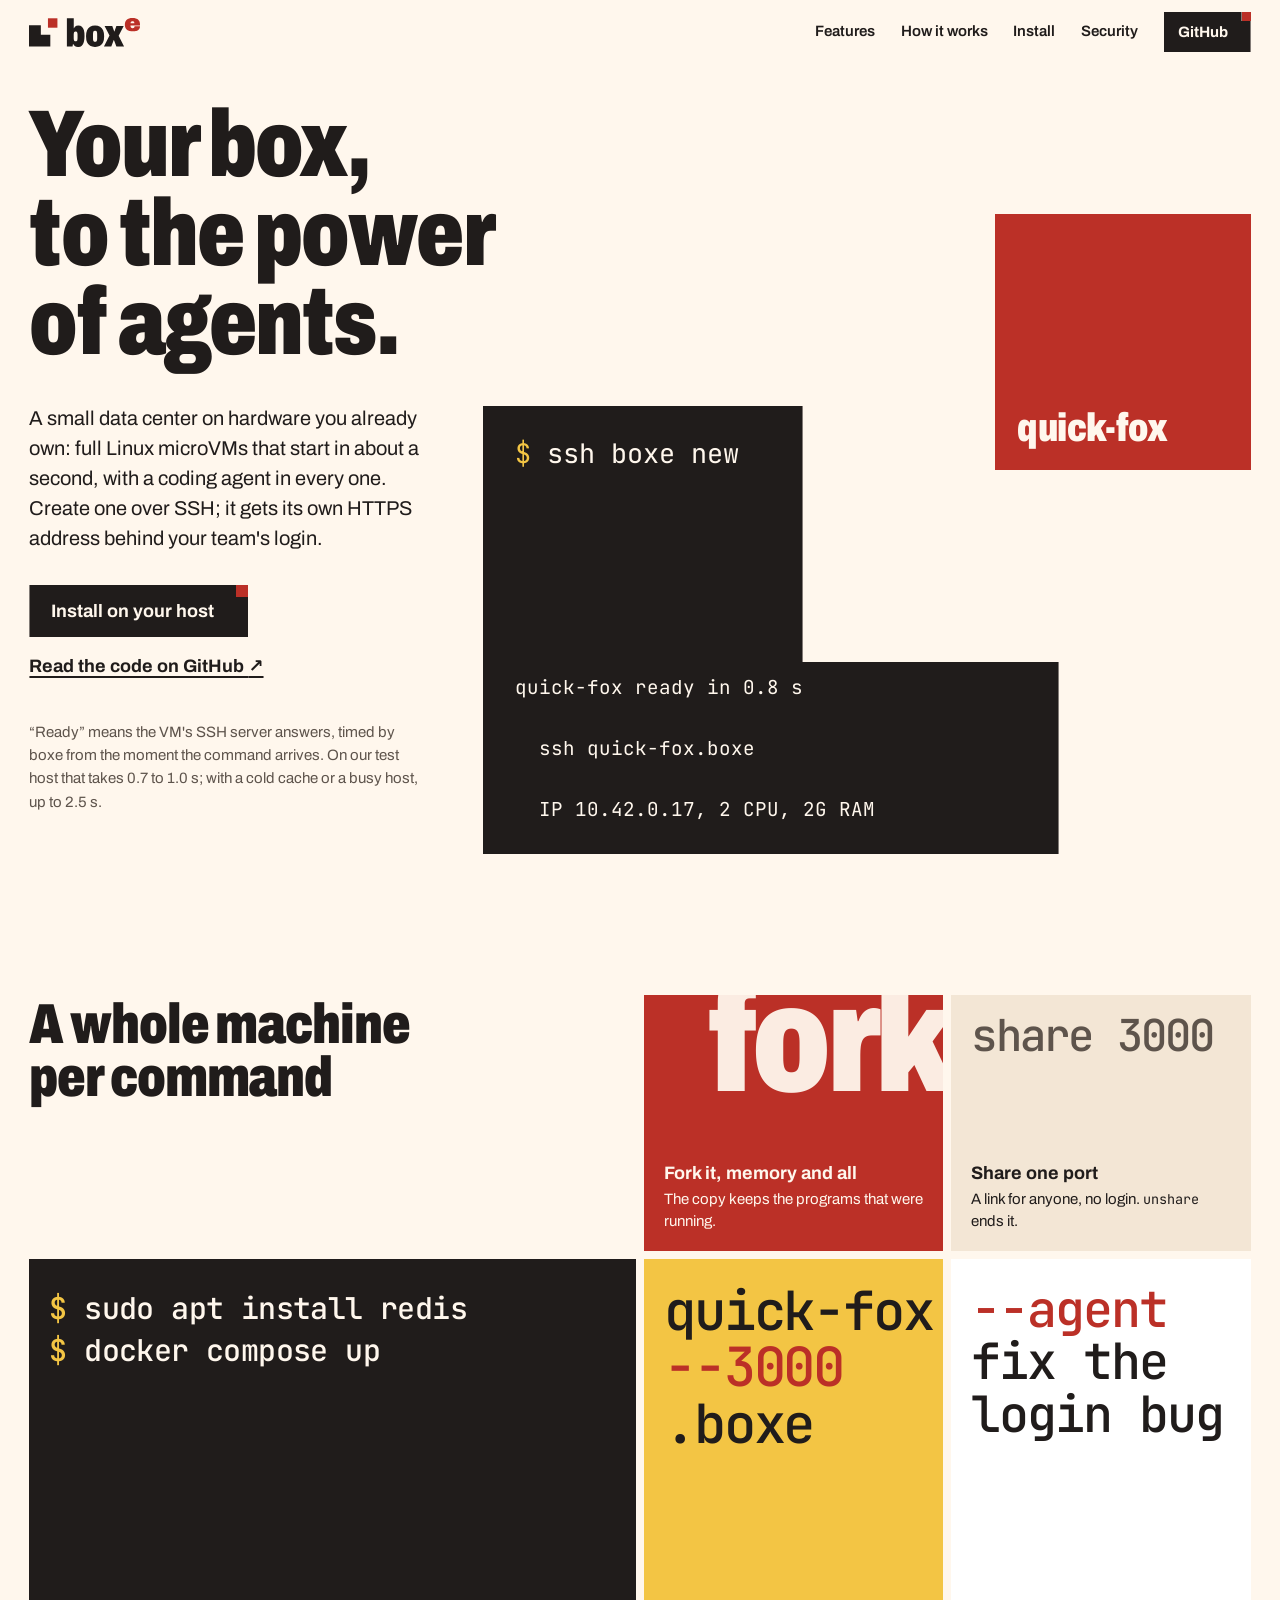
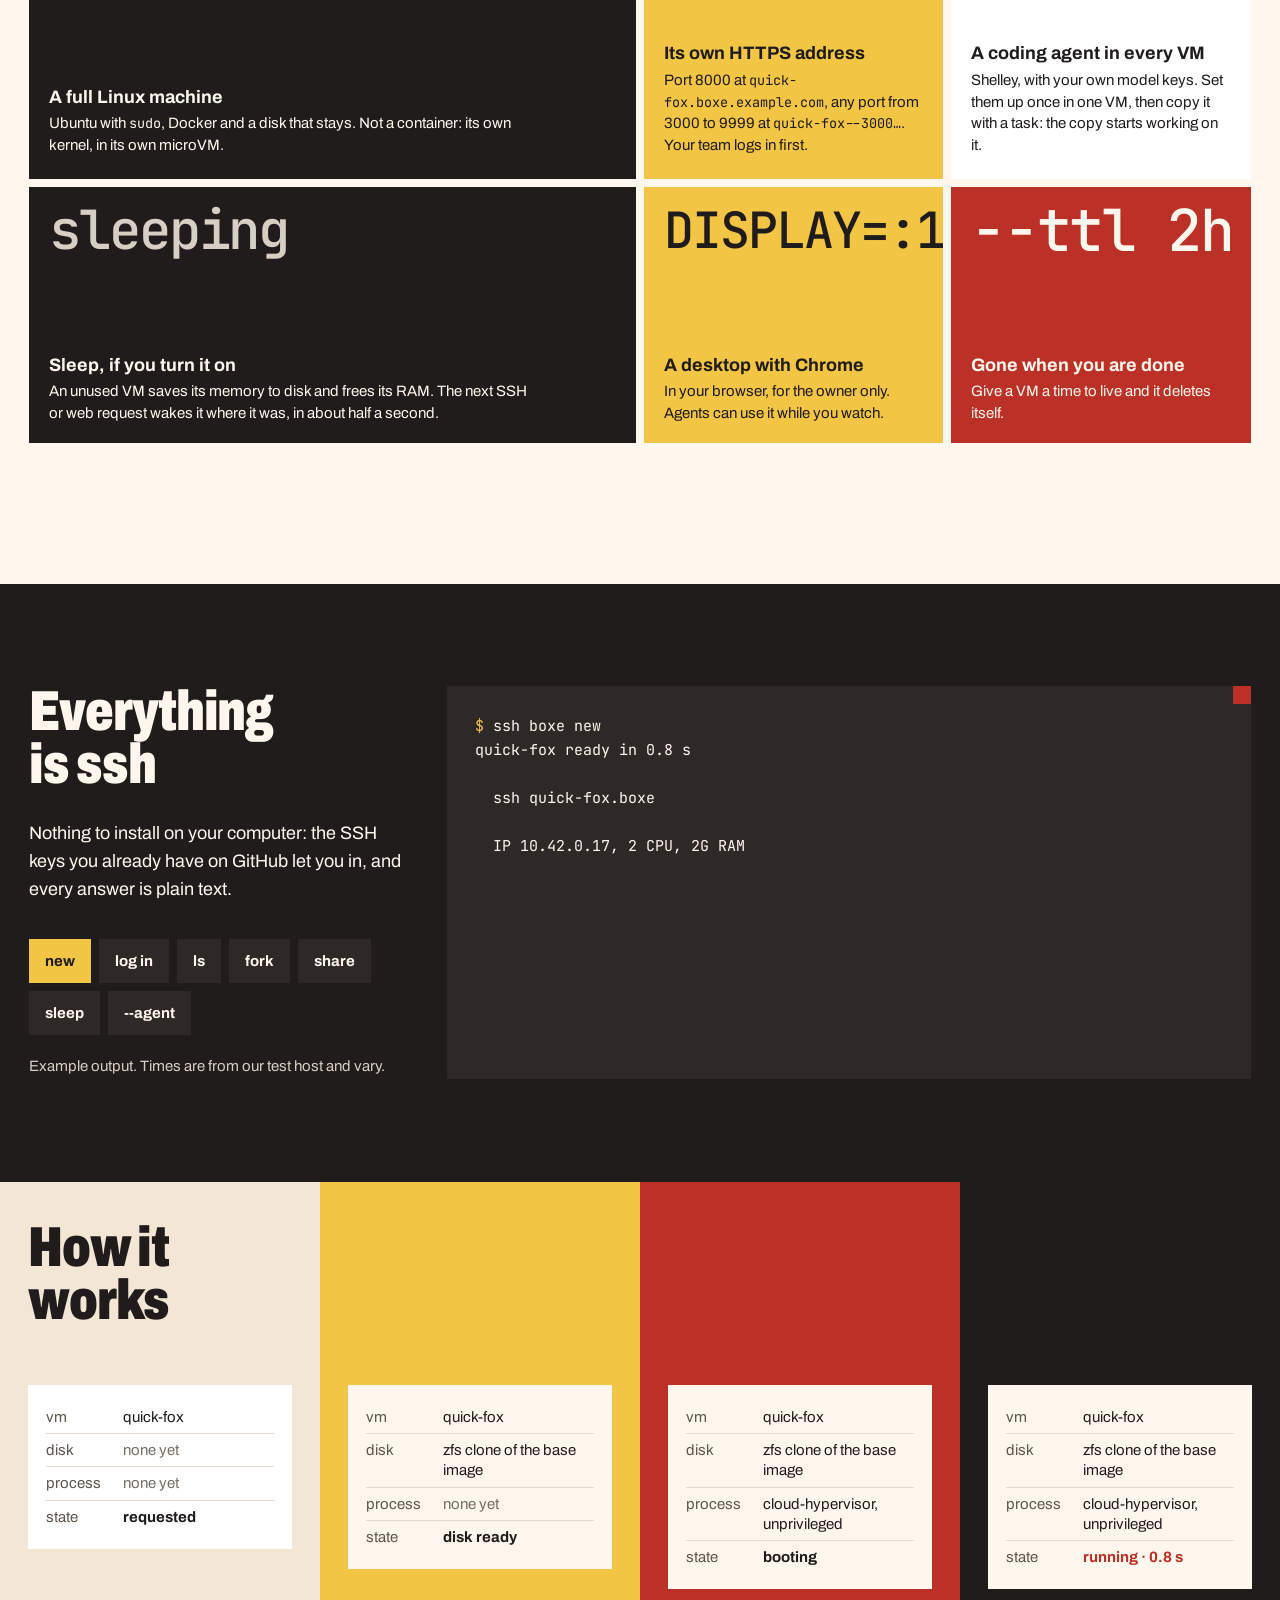
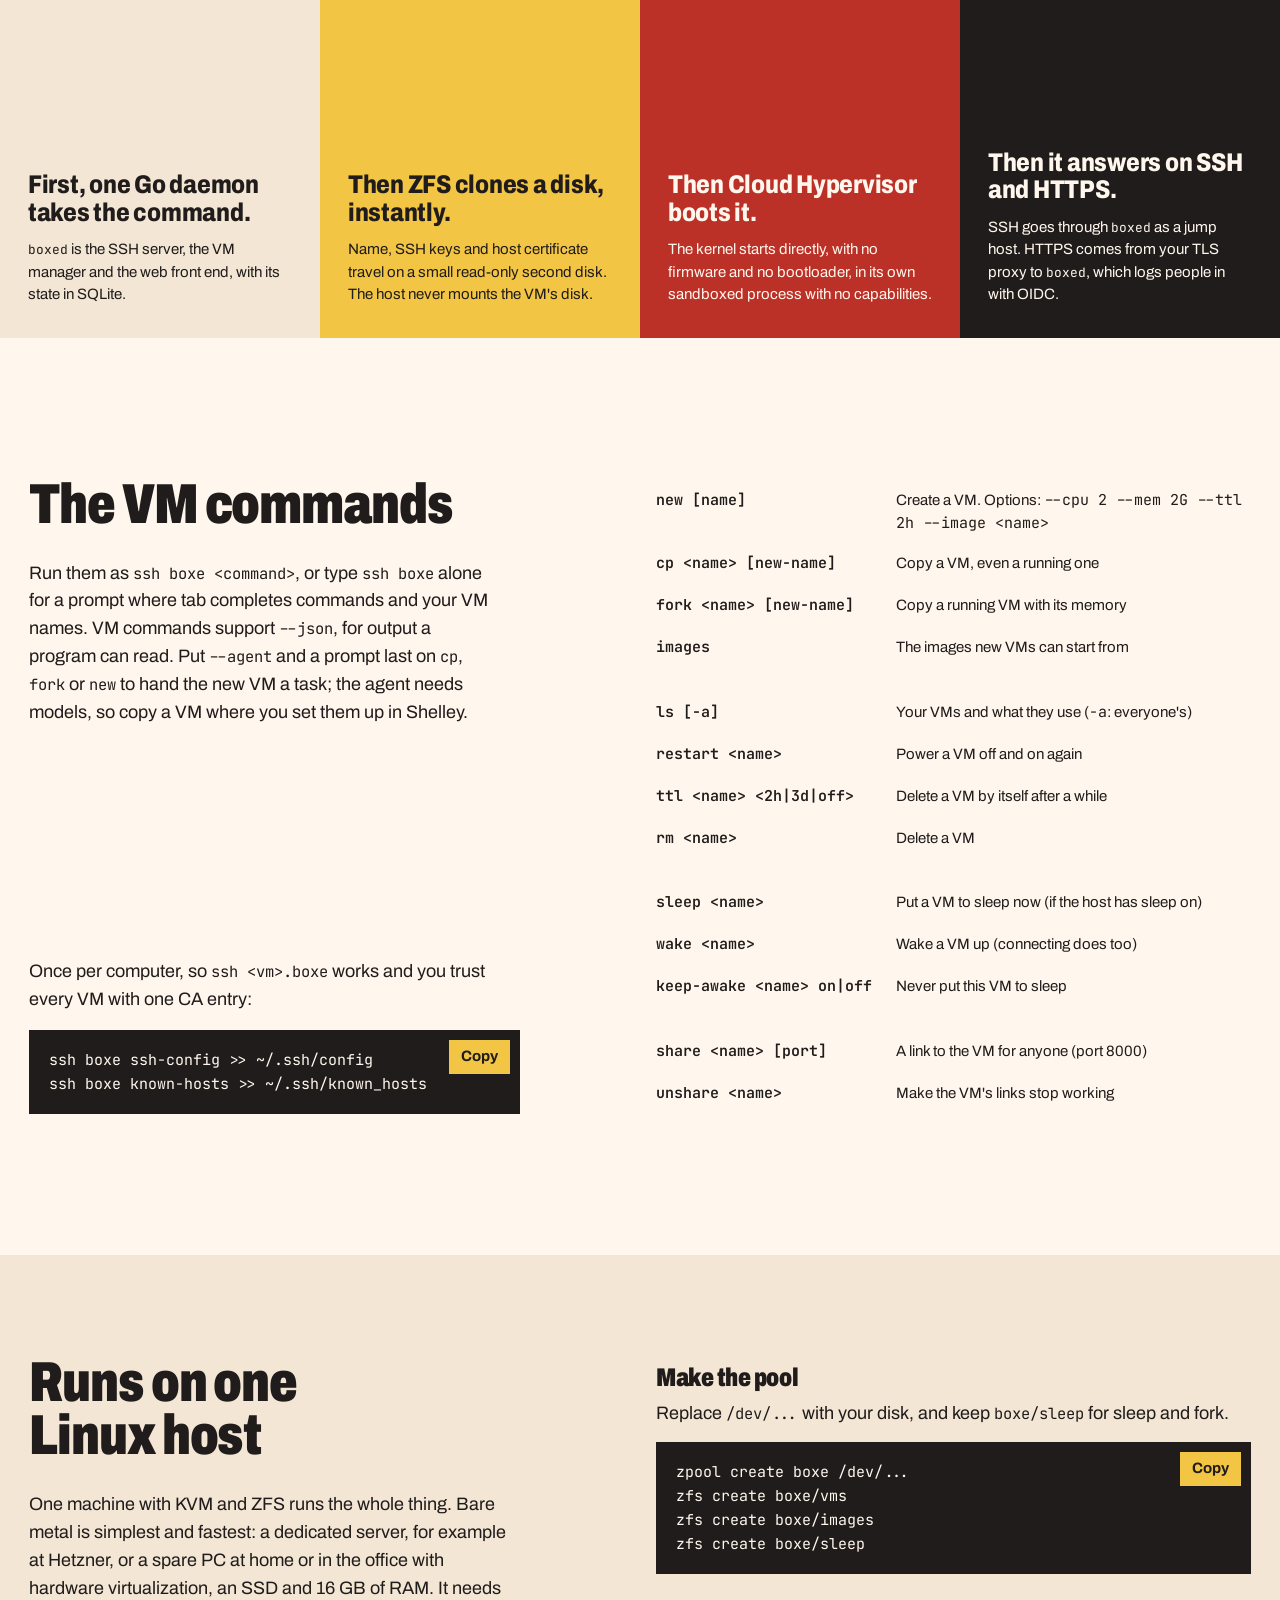
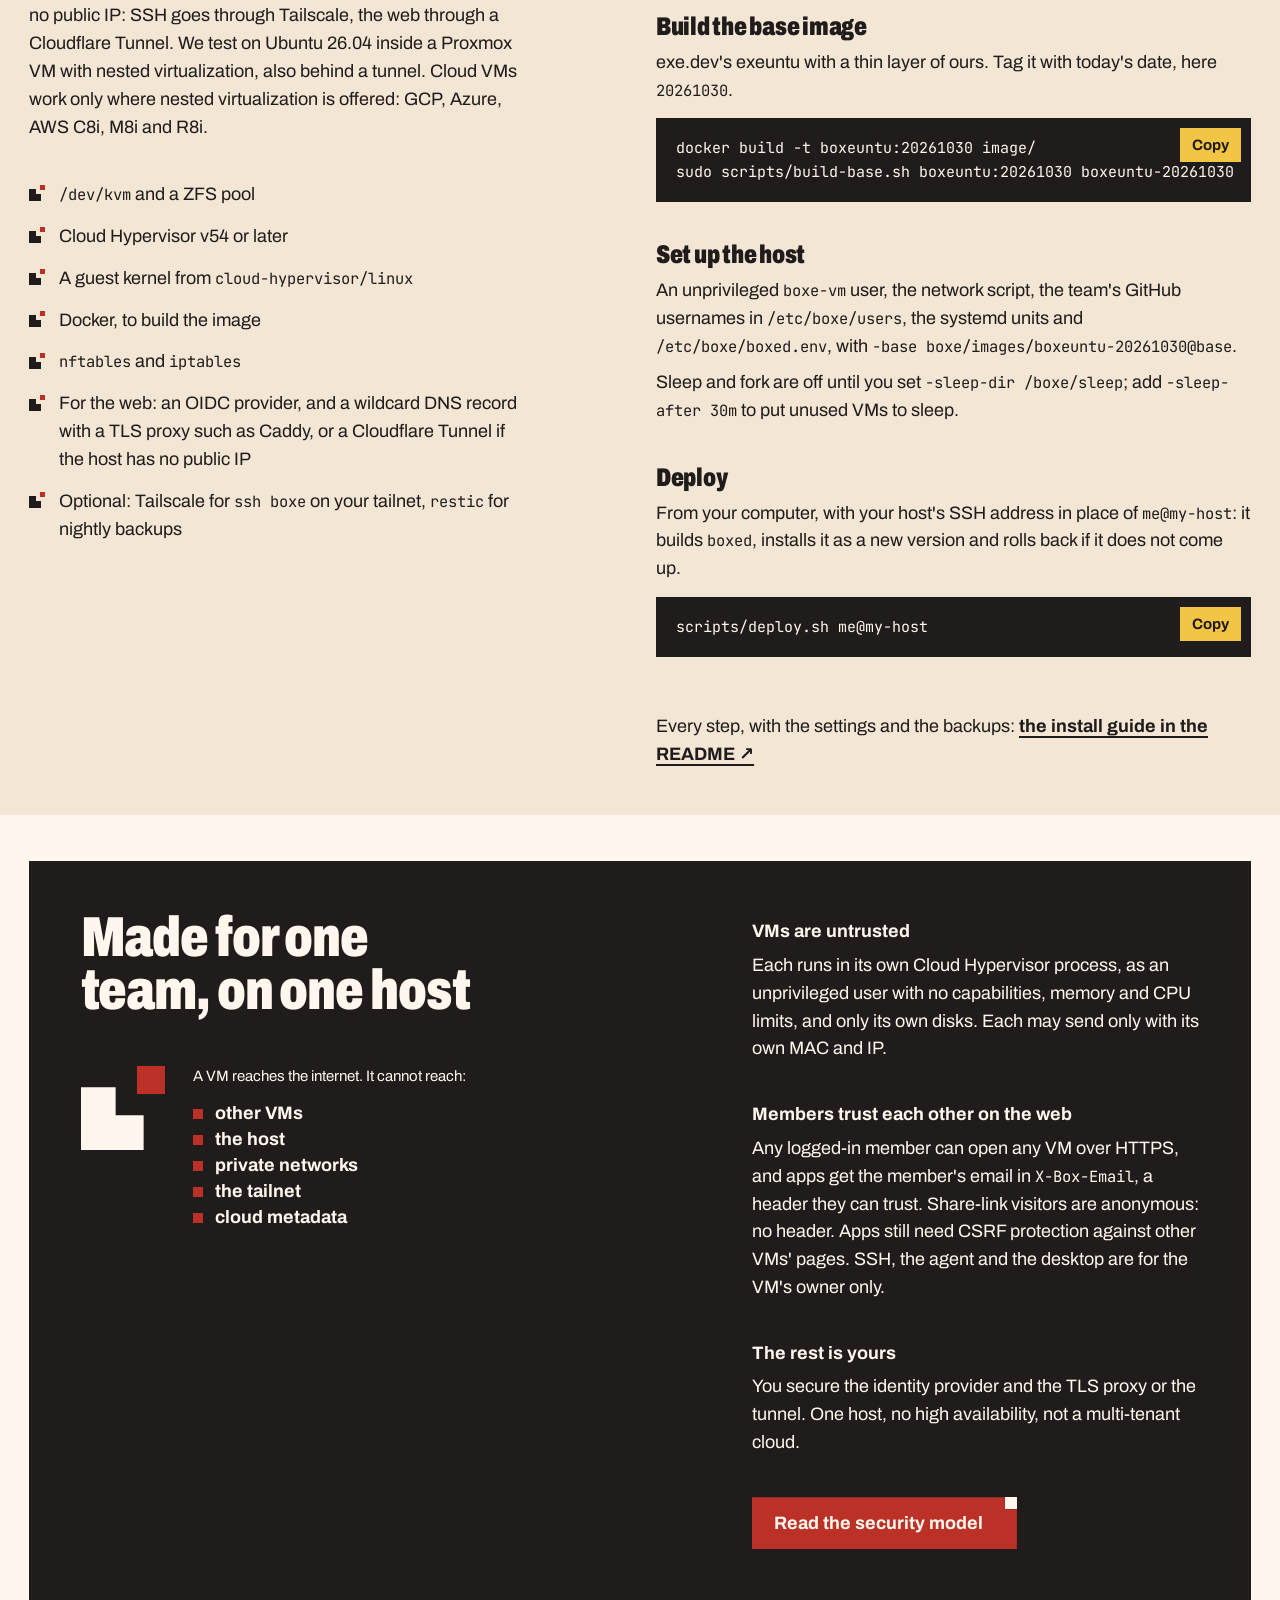
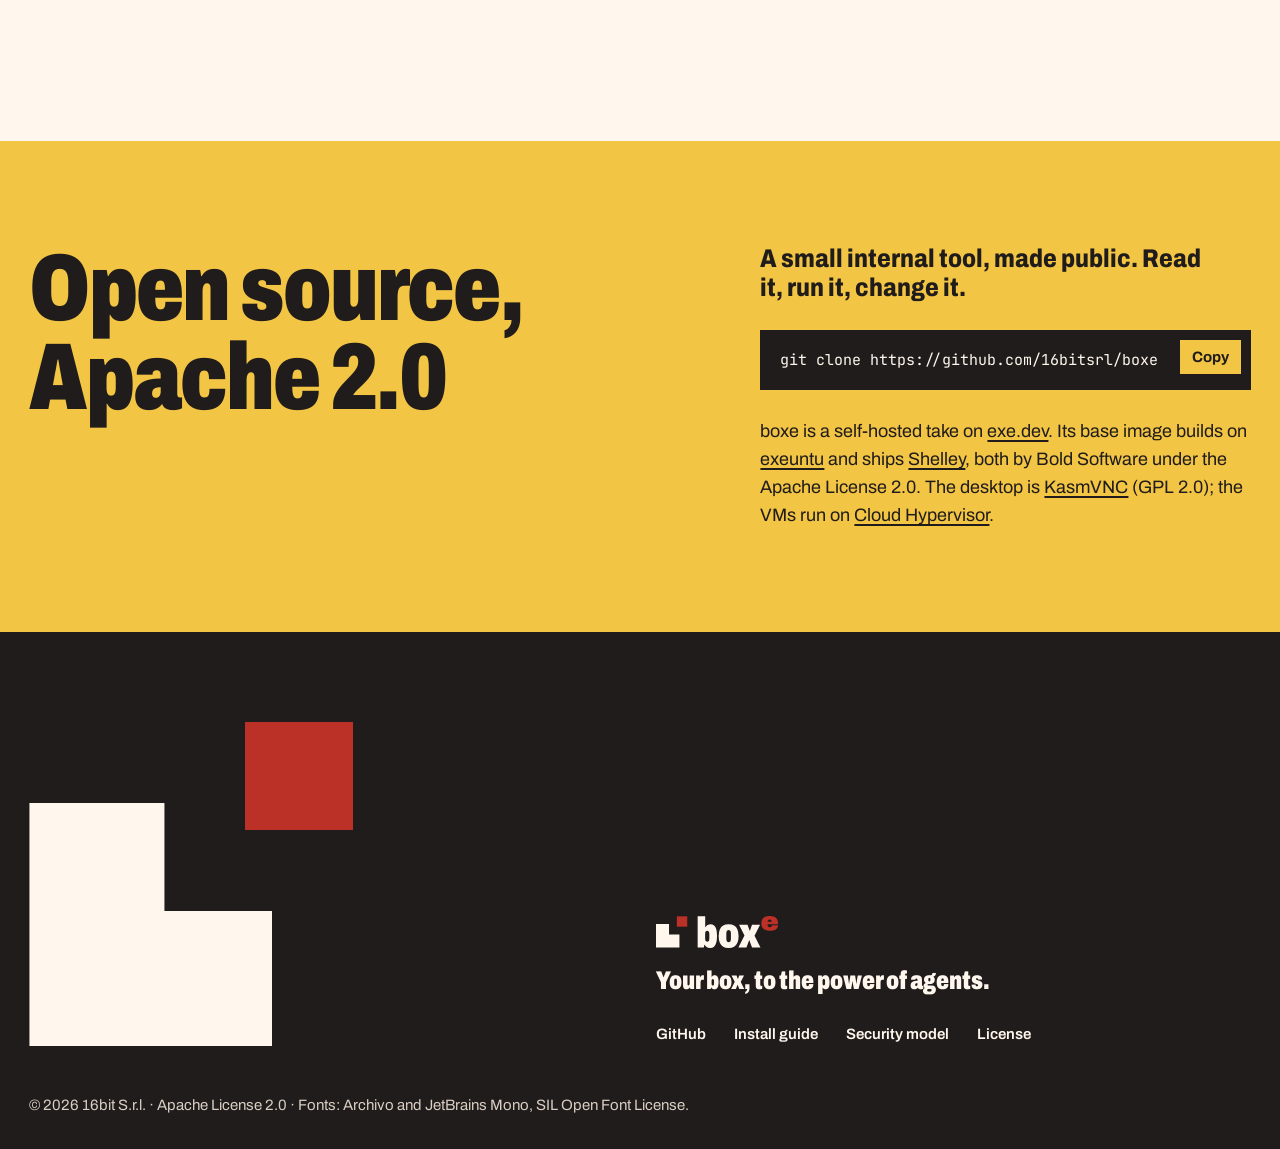
==== site/index.html @ 166487eb "site, README: new headline, Your box, to the power of agents" ====
<!doctype html>
<html lang="en">
<head>
<meta charset="utf-8">
<meta name="viewport" content="width=device-width, initial-scale=1">
<title>boxe · Linux microVMs in a second, on your own host</title>
<meta name="description" content="boxe is open source: tiny Linux microVMs that start in about a second on a host you own, created over SSH, each with its own HTTPS address behind your team's login.">
<meta name="theme-color" content="#FFF7ED">
<link rel="canonical" href="https://boxe.dev/">
<link rel="icon" href="assets/favicon.svg" type="image/svg+xml">
<link rel="icon" href="assets/favicon-32.png" sizes="32x32" type="image/png">
<link rel="apple-touch-icon" href="assets/apple-touch-icon.png">
<meta property="og:type" content="website">
<meta property="og:site_name" content="boxe">
<meta property="og:url" content="https://boxe.dev/">
<meta property="og:title" content="boxe · Your box, to the power of agents.">
<meta property="og:description" content="A small data center on hardware you already own: full Linux microVMs in about a second, with a coding agent in every one.">
<meta property="og:image" content="https://boxe.dev/assets/og.png">
<meta property="og:image:width" content="1200">
<meta property="og:image:height" content="630">
<meta property="og:image:alt" content="The boxe logo and the line: Your box, to the power of agents.">
<meta name="twitter:card" content="summary_large_image">
<meta name="twitter:image" content="https://boxe.dev/assets/og.png">
<link rel="preload" href="fonts/archivo.woff2" as="font" type="font/woff2" crossorigin>
<link rel="stylesheet" href="style.css">
<script>document.documentElement.classList.add('js')</script>
<script defer src="https://stats.16bit.cloud/s.js" data-website-id="fd7c2f4d-8b21-426e-b644-4b60be57bcae" data-domains="boxe.dev"></script>
</head>
<body>
<a class="skip" href="#main">Skip to content</a>

<header class="bar">
  <a class="bar-logo" href="#top" aria-label="boxe, back to the top"><img src="assets/logo.svg" alt="boxe" width="110" height="29"></a>
  <nav aria-label="Main">
    <a href="#features">Features</a>
    <a href="#how">How it works</a>
    <a href="#install">Install</a>
    <a href="#security">Security</a>
    <a class="btn btn-small" href="https://github.com/16bitsrl/boxe">GitHub</a>
  </nav>
</header>

<main id="main">

<section class="hero" id="top" aria-labelledby="hero-title">
  <div class="hero-text">
    <h1 id="hero-title"><span>Your box,</span> <span>to the power</span> <span>of agents.</span></h1>
    <p class="hero-lede">A small data center on hardware you already own: full Linux microVMs that start in about a second, with a coding agent in every one. Create one over SSH; it gets its own HTTPS address behind your team's login.</p>
    <div class="hero-actions">
      <a class="btn" href="#install">Install on your host</a>
      <a class="link" href="https://github.com/16bitsrl/boxe">Read the code on GitHub <span aria-hidden="true">↗</span></a>
    </div>
    <p class="hero-note">“Ready” means the VM's SSH server answers, timed by boxe from the moment the command arrives. On our test host that takes 0.7 to 1.0&nbsp;s; with a cold cache or a busy host, up to 2.5&nbsp;s.</p>
  </div>

  <figure class="motif" aria-label="A terminal: ssh boxe new answers quick-fox ready in 0.8 seconds">
    <div class="motif-host" data-ui>
<pre class="motif-term"><code><span class="t-line t1"><span class="p">$</span> ssh boxe new</span><span class="t-line t2">quick-fox ready in 0.8 s</span><span class="t-line t2">&nbsp;</span><span class="t-line t2">  ssh quick-fox.boxe</span><span class="t-line t2">&nbsp;</span><span class="t-line t2">  IP 10.42.0.17, 2 CPU, 2G RAM</span></code></pre>
    </div>
    <div class="motif-vm" aria-hidden="true"><span>quick-fox</span></div>
  </figure>
</section>

<section class="features" id="features" aria-labelledby="features-title">
  <div class="board">
    <div class="tile t-head"><h2 id="features-title">A whole machine per command</h2></div>

    <article class="tile t-fork c-red">
      <code class="frag" data-ui aria-hidden="true">fork</code>
      <div class="cap"><h3>Fork it, memory and all</h3><p>The copy keeps the programs that were running.</p></div>
    </article>

    <article class="tile t-share c-step">
      <code class="frag" data-ui aria-hidden="true">share 3000</code>
      <div class="cap"><h3>Share one port</h3><p>A link for anyone, no login. <code>unshare</code> ends it.</p></div>
    </article>

    <article class="tile t-linux c-ink">
      <code class="frag frag-lines" data-ui aria-hidden="true"><span><b>$</b> sudo apt install redis</span><span><b>$</b> docker compose up</span></code>
      <div class="cap"><h3>A full Linux machine</h3><p>Ubuntu with <code>sudo</code>, Docker and a disk that stays. Not a container: its own kernel, in its own microVM.</p></div>
    </article>

    <article class="tile t-https c-yellow">
      <code class="frag frag-url" data-ui aria-hidden="true"><span>quick-fox</span><span>--3000</span><span>.boxe</span></code>
      <div class="cap"><h3>Its own HTTPS address</h3><p>Port 8000 at <code>quick-fox.boxe.example.com</code>, any port from 3000 to 9999 at <code>quick-fox--3000…</code>. Your team logs in first.</p></div>
    </article>

    <article class="tile t-agent c-white">
      <code class="frag frag-agent" data-ui aria-hidden="true"><span>--agent</span><span>fix the</span><span>login bug</span></code>
      <div class="cap"><h3>A coding agent in every VM</h3><p>Shelley, with your own model keys. Set them up once in one VM, then copy it with a task: the copy starts working on it.</p></div>
    </article>

    <article class="tile t-sleep c-ink">
      <code class="frag" data-ui aria-hidden="true">sleeping</code>
      <div class="cap"><h3>Sleep, if you turn it on</h3><p>An unused VM saves its memory to disk and frees its RAM. The next SSH or web request wakes it where it was, in about half a second.</p></div>
    </article>

    <article class="tile t-desktop c-yellow">
      <code class="frag" data-ui aria-hidden="true">DISPLAY=:1</code>
      <div class="cap"><h3>A desktop with Chrome</h3><p>In your browser, for the owner only. Agents can use it while you watch.</p></div>
    </article>

    <article class="tile t-ttl c-red">
      <code class="frag" data-ui aria-hidden="true">--ttl 2h</code>
      <div class="cap"><h3>Gone when you are done</h3><p>Give a VM a time to live and it deletes itself.</p></div>
    </article>
  </div>
</section>

<section class="demo" id="demo" aria-labelledby="demo-title">
  <div class="demo-text">
    <h2 id="demo-title">Everything is ssh</h2>
    <p>Nothing to install on your computer: the SSH keys you already have on GitHub let you in, and every answer is plain text.</p>
    <div class="demo-tabs" role="tablist" aria-label="Commands">
      <button type="button" role="tab" id="tab-new" aria-controls="out-new" aria-selected="true">new</button>
      <button type="button" role="tab" id="tab-in" aria-controls="out-in" aria-selected="false" tabindex="-1">log in</button>
      <button type="button" role="tab" id="tab-ls" aria-controls="out-ls" aria-selected="false" tabindex="-1">ls</button>
      <button type="button" role="tab" id="tab-fork" aria-controls="out-fork" aria-selected="false" tabindex="-1">fork</button>
      <button type="button" role="tab" id="tab-share" aria-controls="out-share" aria-selected="false" tabindex="-1">share</button>
      <button type="button" role="tab" id="tab-sleep" aria-controls="out-sleep" aria-selected="false" tabindex="-1">sleep</button>
      <button type="button" role="tab" id="tab-agent" aria-controls="out-agent" aria-selected="false" tabindex="-1">--agent</button>
    </div>
    <p class="demo-note">Example output. Times are from our test host and vary.</p>
  </div>

  <div class="term" data-ui>
    <div class="term-outs">
<pre class="out on" id="out-new" role="tabpanel" aria-labelledby="tab-new" tabindex="0"><code><span class="p">$</span> ssh boxe new
quick-fox ready in 0.8 s

  ssh quick-fox.boxe

  IP 10.42.0.17, 2 CPU, 2G RAM</code></pre>
<pre class="out" id="out-in" role="tabpanel" aria-labelledby="tab-in" tabindex="0"><code><span class="p">$</span> ssh quick-fox.boxe

You are on quick-fox. The disk is persistent. You have 'sudo'.

Port 8000 is at https://quick-fox.boxe.example.com (team login),
ports 3000-9999 at https://quick-fox--&lt;port&gt;.boxe.example.com.
Shelley, the agent, is at https://quick-fox--agent.boxe.example.com (yours only),
a desktop with a browser at https://quick-fox--desktop.boxe.example.com (DISPLAY=:1).
Docker works: docker run --rm alpine echo hello
Manage your VMs from your computer: ssh boxe help

<span class="p">exedev@quick-fox:~$</span></code></pre>
<pre class="out" id="out-ls" role="tabpanel" aria-labelledby="tab-ls" tabindex="0"><code><span class="p">$</span> ssh boxe ls
NAME        IP          CPU  RAM  STATE     CPU%  RAM USED  DISK USED  OWNER  CREATED           EXPIRES   IMAGE
quick-fox   10.42.0.17  2    2G   running   4%    618M      1.4G       ada    2026-10-30 09:12  -         boxeuntu-20261029
calm-otter  10.42.0.9   2    4G   sleeping  -     -         3.2G       ada    2026-10-29 17:40  in 5h12m  laravel-20261029</code></pre>
<pre class="out" id="out-fork" role="tabpanel" aria-labelledby="tab-fork" tabindex="0"><code><span class="p">$</span> ssh boxe fork quick-fox quick-fox-2
quick-fox-2 ready in 1.1 s

  ssh quick-fox-2.boxe

  IP 10.42.0.18, 2 CPU, 2G RAM

<span class="c"># Same memory, same running programs. New name, keys, MAC and IP.</span></code></pre>
<pre class="out" id="out-share" role="tabpanel" aria-labelledby="tab-share" tabindex="0"><code><span class="p">$</span> ssh boxe share quick-fox 3000
Anyone with this link sees port 3000 of quick-fox, without logging in (ssh boxe unshare quick-fox to stop it):

  https://quick-fox--3000.boxe.example.com/__boxe/share/kZ3vQ8rT1mXwP0aLcY7nBg</code></pre>
<pre class="out" id="out-sleep" role="tabpanel" aria-labelledby="tab-sleep" tabindex="0"><code><span class="p">$</span> ssh boxe sleep quick-fox
quick-fox is asleep: it wakes up when you connect to it

<span class="p">$</span> ssh quick-fox.boxe
<span class="c"># About half a second later you are back where you left it.</span></code></pre>
<pre class="out" id="out-agent" role="tabpanel" aria-labelledby="tab-agent" tabindex="0"><code><span class="c"># base: a VM where you set up Shelley's models once</span>
<span class="p">$</span> ssh boxe "cp base task1 --agent fix the login bug, don't touch the API"
task1 ready in 0.9 s

  ssh task1.boxe

  IP 10.42.0.21, 2 CPU, 2G RAM

  Agent at work: https://task1--agent.boxe.example.com/c/fix-the-login-bug</code></pre>
    </div>
  </div>
</section>

<section class="how" id="how" aria-labelledby="how-title">
  <div class="field f1">
    <h2 id="how-title">How it works</h2>
    <dl class="vm-card" data-ui>
      <div><dt>vm</dt><dd>quick-fox</dd></div>
      <div><dt>disk</dt><dd class="off">none yet</dd></div>
      <div><dt>process</dt><dd class="off">none yet</dd></div>
      <div><dt>state</dt><dd>requested</dd></div>
    </dl>
    <p class="clause">First, one Go daemon takes the command.</p>
    <p class="detail"><code>boxed</code> is the SSH server, the VM manager and the web front end, with its state in SQLite.</p>
  </div>
  <div class="field f2">
    <dl class="vm-card" data-ui>
      <div><dt>vm</dt><dd>quick-fox</dd></div>
      <div><dt>disk</dt><dd>zfs clone of the base image</dd></div>
      <div><dt>process</dt><dd class="off">none yet</dd></div>
      <div><dt>state</dt><dd>disk ready</dd></div>
    </dl>
    <p class="clause">Then ZFS clones a disk, instantly.</p>
    <p class="detail">Name, SSH keys and host certificate travel on a small read-only second disk. The host never mounts the VM's disk.</p>
  </div>
  <div class="field f3">
    <dl class="vm-card" data-ui>
      <div><dt>vm</dt><dd>quick-fox</dd></div>
      <div><dt>disk</dt><dd>zfs clone of the base image</dd></div>
      <div><dt>process</dt><dd>cloud-hypervisor, unprivileged</dd></div>
      <div><dt>state</dt><dd>booting</dd></div>
    </dl>
    <p class="clause">Then Cloud Hypervisor boots it.</p>
    <p class="detail">The kernel starts directly, with no firmware and no bootloader, in its own sandboxed process with no capabilities.</p>
  </div>
  <div class="field f4">
    <dl class="vm-card" data-ui>
      <div><dt>vm</dt><dd>quick-fox</dd></div>
      <div><dt>disk</dt><dd>zfs clone of the base image</dd></div>
      <div><dt>process</dt><dd>cloud-hypervisor, unprivileged</dd></div>
      <div><dt>state</dt><dd>running · 0.8 s</dd></div>
    </dl>
    <p class="clause">Then it answers on SSH and HTTPS.</p>
    <p class="detail">SSH goes through <code>boxed</code> as a jump host. HTTPS comes from your TLS proxy to <code>boxed</code>, which logs people in with OIDC.</p>
  </div>
</section>

<section class="commands" id="commands" aria-labelledby="commands-title">
  <div class="commands-body">
    <div class="commands-side">
      <h2 id="commands-title">The VM commands</h2>
      <p class="commands-lede">Run them as <code>ssh boxe &lt;command&gt;</code>, or type <code>ssh boxe</code> alone for a prompt where tab completes commands and your VM names. VM commands support <code>--json</code>, for output a program can read. Put <code>--agent</code> and a prompt last on <code>cp</code>, <code>fork</code> or <code>new</code> to hand the new VM a task; the agent needs models, so copy a VM where you set them up in Shelley.</p>
      <p class="commands-once">Once per computer, so <code>ssh &lt;vm&gt;.boxe</code> works and you trust every VM with one CA entry:</p>
      <div class="code" data-ui>
<pre><code>ssh boxe ssh-config &gt;&gt; ~/.ssh/config
ssh boxe known-hosts &gt;&gt; ~/.ssh/known_hosts</code></pre>
        <button class="copy" type="button" data-copy="ssh boxe ssh-config >> ~/.ssh/config&#10;ssh boxe known-hosts >> ~/.ssh/known_hosts">Copy</button>
      </div>
    </div>
    <table class="cmd-table">
      <caption class="sr">Commands of ssh boxe</caption>
      <tbody>
        <tr><th scope="row"><code>new [name]</code></th><td>Create a VM. Options: <code>--cpu 2 --mem 2G --ttl 2h --image &lt;name&gt;</code></td></tr>
        <tr><th scope="row"><code>cp &lt;name&gt; [new-name]</code></th><td>Copy a VM, even a running one</td></tr>
        <tr><th scope="row"><code>fork &lt;name&gt; [new-name]</code></th><td>Copy a running VM with its memory</td></tr>
        <tr><th scope="row"><code>images</code></th><td>The images new VMs can start from</td></tr>
        <tr class="gap"><th scope="row"><code>ls [-a]</code></th><td>Your VMs and what they use (<code>-a</code>: everyone's)</td></tr>
        <tr><th scope="row"><code>restart &lt;name&gt;</code></th><td>Power a VM off and on again</td></tr>
        <tr><th scope="row"><code>ttl &lt;name&gt; &lt;2h|3d|off&gt;</code></th><td>Delete a VM by itself after a while</td></tr>
        <tr><th scope="row"><code>rm &lt;name&gt;</code></th><td>Delete a VM</td></tr>
        <tr class="gap"><th scope="row"><code>sleep &lt;name&gt;</code></th><td>Put a VM to sleep now (if the host has sleep on)</td></tr>
        <tr><th scope="row"><code>wake &lt;name&gt;</code></th><td>Wake a VM up (connecting does too)</td></tr>
        <tr><th scope="row"><code>keep-awake &lt;name&gt; on|off</code></th><td>Never put this VM to sleep</td></tr>
        <tr class="gap"><th scope="row"><code>share &lt;name&gt; [port]</code></th><td>A link to the VM for anyone (port 8000)</td></tr>
        <tr><th scope="row"><code>unshare &lt;name&gt;</code></th><td>Make the VM's links stop working</td></tr>
      </tbody>
    </table>
  </div>
</section>

<section class="install" id="install" aria-labelledby="install-title">
  <div class="install-head">
    <h2 id="install-title">Runs on one Linux host</h2>
    <p>One machine with KVM and ZFS runs the whole thing. Bare metal is simplest and fastest: a dedicated server, for example at Hetzner, or a spare PC at home or in the office with hardware virtualization, an SSD and 16 GB of RAM. It needs no public IP: SSH goes through Tailscale, the web through a Cloudflare Tunnel. We test on Ubuntu 26.04 inside a Proxmox VM with nested virtualization, also behind a tunnel. Cloud VMs work only where nested virtualization is offered: GCP, Azure, AWS C8i, M8i and R8i.</p>
    <ul class="needs">
      <li><code>/dev/kvm</code> and a ZFS pool</li>
      <li>Cloud Hypervisor v54 or later</li>
      <li>A guest kernel from <code>cloud-hypervisor/linux</code></li>
      <li>Docker, to build the image</li>
      <li><code>nftables</code> and <code>iptables</code></li>
      <li>For the web: an OIDC provider, and a wildcard DNS record with a TLS proxy such as Caddy, or a Cloudflare Tunnel if the host has no public IP</li>
      <li>Optional: Tailscale for <code>ssh boxe</code> on your tailnet, <code>restic</code> for nightly backups</li>
    </ul>
  </div>
  <ol class="steps">
    <li>
      <h3>Make the pool</h3>
      <p>Replace <code>/dev/...</code> with your disk, and keep <code>boxe/sleep</code> for sleep and fork.</p>
      <div class="code" data-ui>
<pre><code>zpool create boxe /dev/...
zfs create boxe/vms
zfs create boxe/images
zfs create boxe/sleep</code></pre>
        <button class="copy" type="button" data-copy="zpool create boxe /dev/...&#10;zfs create boxe/vms&#10;zfs create boxe/images&#10;zfs create boxe/sleep">Copy</button>
      </div>
    </li>
    <li>
      <h3>Build the base image</h3>
      <p>exe.dev's exeuntu with a thin layer of ours. Tag it with today's date, here <code>20261030</code>.</p>
      <div class="code" data-ui>
<pre><code>docker build -t boxeuntu:20261030 image/
sudo scripts/build-base.sh boxeuntu:20261030 boxeuntu-20261030</code></pre>
        <button class="copy" type="button" data-copy="docker build -t boxeuntu:20261030 image/&#10;sudo scripts/build-base.sh boxeuntu:20261030 boxeuntu-20261030">Copy</button>
      </div>
    </li>
    <li>
      <h3>Set up the host</h3>
      <p>An unprivileged <code>boxe-vm</code> user, the network script, the team's GitHub usernames in <code>/etc/boxe/users</code>, the systemd units and <code>/etc/boxe/boxed.env</code>, with <code>-base boxe/images/boxeuntu-20261030@base</code>.</p>
      <p>Sleep and fork are off until you set <code>-sleep-dir /boxe/sleep</code>; add <code>-sleep-after 30m</code> to put unused VMs to sleep.</p>
    </li>
    <li>
      <h3>Deploy</h3>
      <p>From your computer, with your host's SSH address in place of <code>me@my-host</code>: it builds <code>boxed</code>, installs it as a new version and rolls back if it does not come up.</p>
      <div class="code" data-ui>
<pre><code>scripts/deploy.sh me@my-host</code></pre>
        <button class="copy" type="button" data-copy="scripts/deploy.sh me@my-host">Copy</button>
      </div>
    </li>
  </ol>
  <p class="install-more">Every step, with the settings and the backups: <a class="link" href="https://github.com/16bitsrl/boxe#install">the install guide in the README <span aria-hidden="true">↗</span></a></p>
</section>

<section class="security" id="security" aria-labelledby="security-title">
  <div class="panel">
    <div class="panel-lead">
      <h2 id="security-title">Made for one team, on one host</h2>
      <figure class="cage" aria-label="What a VM cannot reach">
        <div class="cage-mark" aria-hidden="true"><div class="cage-host"></div><div class="cage-vm"></div></div>
        <div class="cage-text">
          <p>A VM reaches the internet. It cannot reach:</p>
          <ul>
            <li>other VMs</li>
            <li>the host</li>
            <li>private networks</li>
            <li>the tailnet</li>
            <li>cloud metadata</li>
          </ul>
        </div>
      </figure>
    </div>
    <div class="panel-blocks">
      <div>
        <h3>VMs are untrusted</h3>
        <p>Each runs in its own Cloud Hypervisor process, as an unprivileged user with no capabilities, memory and CPU limits, and only its own disks. Each may send only with its own MAC and IP.</p>
      </div>
      <div>
        <h3>Members trust each other on the web</h3>
        <p>Any logged-in member can open any VM over HTTPS, and apps get the member's email in <code>X-Box-Email</code>, a header they can trust. Share-link visitors are anonymous: no header. Apps still need CSRF protection against other VMs' pages. SSH, the agent and the desktop are for the VM's owner only.</p>
      </div>
      <div>
        <h3>The rest is yours</h3>
        <p>You secure the identity provider and the TLS proxy or the tunnel. One host, no high availability, not a multi-tenant cloud.</p>
      </div>
      <a class="btn btn-red" href="https://github.com/16bitsrl/boxe#security-model">Read the security model</a>
    </div>
  </div>
</section>

<section class="open" id="open-source" aria-labelledby="open-title">
  <h2 id="open-title"><span>Open source,</span> <span>Apache 2.0</span></h2>
  <div class="open-body">
    <p class="open-statement">A small internal tool, made public. Read it, run it, change it.</p>
    <div class="code code-clone" data-ui>
<pre><code>git clone https://github.com/16bitsrl/boxe</code></pre>
      <button class="copy" type="button" data-copy="git clone https://github.com/16bitsrl/boxe">Copy</button>
    </div>
    <p class="credits">boxe is a self-hosted take on <a href="https://exe.dev">exe.dev</a>. Its base image builds on <a href="https://github.com/boldsoftware/exeuntu">exeuntu</a> and ships <a href="https://github.com/boldsoftware/shelley">Shelley</a>, both by Bold Software under the Apache License&nbsp;2.0. The desktop is <a href="https://github.com/kasmtech/KasmVNC">KasmVNC</a> (GPL&nbsp;2.0); the VMs run on <a href="https://www.cloudhypervisor.org">Cloud Hypervisor</a>.</p>
  </div>
</section>

</main>

<footer class="foot">
  <div class="foot-mark" aria-hidden="true">
    <div class="fm-host"></div>
    <div class="fm-vm"></div>
  </div>
  <div class="foot-cols">
    <img src="assets/logo-reverse.svg" alt="boxe" width="122" height="32" class="foot-logo">
    <p class="foot-tag">Your box, to the power of agents.</p>
    <nav aria-label="Footer">
      <a href="https://github.com/16bitsrl/boxe">GitHub</a>
      <a href="https://github.com/16bitsrl/boxe#install">Install guide</a>
      <a href="https://github.com/16bitsrl/boxe#security-model">Security model</a>
      <a href="https://github.com/16bitsrl/boxe/blob/main/LICENSE">License</a>
    </nav>
  </div>
  <p class="foot-legal">© 2026 16bit S.r.l. · Apache License 2.0 · Fonts: Archivo and JetBrains Mono, SIL Open Font License.</p>
</footer>

<script src="main.js" defer></script>
</body>
</html>
---- site/style.css ----
/* boxe landing page. Plain CSS, no build step. */

@font-face {
  font-family: "Archivo";
  src: url("fonts/archivo.woff2") format("woff2");
  font-weight: 100 900;
  font-stretch: 62% 125%;
  font-display: swap;
}
@font-face {
  font-family: "JetBrains Mono";
  src: url("fonts/jetbrains-mono.woff2") format("woff2");
  font-weight: 100 800;
  font-display: swap;
}

:root {
  --ink: #201C1B;
  --ink-2: #2E2826;
  --paper: #FFF7ED;
  --step: #F3E6D5;
  --white: #FFFFFF;
  --red: #BB3027;
  --red-press: #9E271F;
  --yellow: #F3C544;
  --soft: #5E544C;
  --paper-soft: #D9CEC3;

  --display: "Archivo", "Arial Narrow", system-ui, sans-serif;
  --text: "Archivo", system-ui, -apple-system, "Segoe UI", sans-serif;
  --mono: "JetBrains Mono", ui-monospace, SFMono-Regular, Menlo, monospace;

  /* five type steps */
  --s-xl: clamp(44px, 7.4vw, 128px);
  --s-l: clamp(34px, 4.4vw, 68px);
  --s-m: clamp(22px, 2vw, 32px);
  --s-body: 18px;
  --s-small: 15px;
  --s-lead: 20px;

  --margin: clamp(16px, 2.3vw, 40px);
  --gap-section: clamp(96px, 11vw, 176px);
  --gap-join: clamp(28px, 3.6vw, 52px);
  --notch: .5em;
  --ease: cubic-bezier(.2, .7, .2, 1);
}

*, *::before, *::after { box-sizing: border-box; }
html { -webkit-text-size-adjust: 100%; scroll-padding-top: 72px; }
@media (prefers-reduced-motion: no-preference) { html { scroll-behavior: smooth; } }
body {
  margin: 0;
  background: var(--paper);
  color: var(--ink);
  font: 400 var(--s-body)/1.55 var(--text);
  -webkit-font-smoothing: antialiased;
  text-rendering: optimizeLegibility;
  overflow-x: hidden;
}
img, svg { display: block; max-width: 100%; }
h1, h2, h3, p, ul, ol, dl, dd, figure, pre { margin: 0; }
ul, ol { padding: 0; list-style: none; }
a { color: inherit; }
code { font-family: var(--mono); font-size: .86em; }
::selection { background: var(--yellow); color: var(--ink); }
:focus-visible { outline: 3px solid var(--ink); outline-offset: 3px; }
.demo :focus-visible, .panel :focus-visible, .code :focus-visible, .foot :focus-visible { outline-color: var(--yellow); }
.code pre:focus-visible { outline-offset: -3px; }
.sr { position: absolute; width: 1px; height: 1px; overflow: hidden; clip: rect(0 0 0 0); white-space: nowrap; }
.skip { position: absolute; left: var(--margin); top: -80px; z-index: 10; background: var(--ink); color: var(--paper); padding: 10px 14px; }
.skip:focus { top: 10px; }

h1, h2 {
  font-family: var(--display);
  font-weight: 900;
  font-stretch: 75%;
  letter-spacing: -.02em;
  line-height: .94;
  text-wrap: balance;
}
h2 { font-size: var(--s-l); }
h3 { font-size: var(--s-body); font-weight: 700; line-height: 1.3; }

/* ---------- buttons: the notch is the brand's own corner ---------- */
.btn {
  --n: 12px;
  position: relative;
  display: inline-flex;
  align-items: center;
  min-height: 52px;
  padding: 0 calc(22px + var(--n)) 0 22px;
  color: var(--paper);
  font: 700 var(--s-body)/1 var(--text);
  text-decoration: none;
  isolation: isolate;
  transition: transform .2s var(--ease);
}
.btn::before {
  content: "";
  position: absolute;
  inset: 0;
  z-index: -1;
  background: var(--ink);
  clip-path: polygon(0 0, calc(100% - var(--n)) 0, calc(100% - var(--n)) var(--n), 100% var(--n), 100% 100%, 0 100%);
  transition: background-color .2s var(--ease);
}
.btn::after {
  content: "";
  position: absolute;
  right: 0;
  top: 0;
  width: var(--n);
  height: var(--n);
  background: var(--red);
  transition: transform .3s cubic-bezier(.3, 1.6, .5, 1);
}
/* On hover the square leaves its notch, like the one in the logo. */
.btn:hover::after, .btn:focus-visible::after { transform: translate(80%, -80%); }
@media (prefers-reduced-motion: reduce) { .btn::after { transition: none; } }
.btn:hover::before { background: #000; }
.btn:active { transform: translateY(1px); }
.btn-small { --n: 9px; min-height: 40px; padding: 0 calc(14px + var(--n)) 0 14px; font-size: 15px; }
.btn-red::before { background: var(--red); }
.btn-red::after { background: var(--paper); }
.btn-red:hover::before { background: var(--red-press); }

.link {
  font-weight: 700;
  text-decoration: underline;
  text-decoration-thickness: 2px;
  text-underline-offset: 4px;
  transition: text-underline-offset .2s var(--ease), color .2s;
}
.link:hover { text-underline-offset: 7px; color: var(--red); }

/* ---------- bar ---------- */
.bar {
  position: sticky;
  top: 0;
  z-index: 5;
  display: flex;
  align-items: center;
  justify-content: space-between;
  gap: 16px;
  height: 64px;
  padding: 0 var(--margin);
  background: var(--paper);
}
.bar-logo img { height: 29px; width: auto; }
.bar nav { display: flex; align-items: center; gap: clamp(14px, 2vw, 32px); font-size: var(--s-small); font-weight: 600; }
.bar nav a:not(.btn) { position: relative; text-decoration: none; padding: 6px 0; }
.bar nav a:not(.btn)::after { content: ""; position: absolute; left: 0; right: 0; bottom: 0; height: 2px; background: var(--red); transform: scaleX(0); transform-origin: left; transition: transform .25s var(--ease); }
.bar nav a:not(.btn):hover::after { transform: scaleX(1); }

/* ---------- hero ---------- */
.hero {
  --u: min(5vw, calc((100svh - 64px) / 12.5));
  position: relative;
  min-height: min(calc(100svh - 64px), calc(var(--u) * 11.4));
  padding: clamp(24px, 4vh, 56px) var(--margin) 40px;
  overflow: hidden;
}
.hero-text { position: relative; z-index: 2; }
.hero h1 { font-size: var(--s-xl); }
.hero h1 span { display: block; white-space: nowrap; }
.hero-lede { max-width: 30em; margin-top: 36px; font-size: var(--s-lead); line-height: 1.5; }
.hero-text > :not(h1) { max-width: min(30em, calc(100vw - var(--u) * 12 - 2 * var(--margin) - 56px)); }
.hero-actions { display: flex; flex-wrap: wrap; align-items: center; gap: 16px 28px; margin-top: 32px; }
.hero-note { max-width: 34em; margin-top: 40px; font-size: var(--s-small); color: var(--soft); }

/* the symbol at poster size: host with its notch, the red VM leaving it.
   The hero crops the bottom 2u of the host, always the same amount, so the
   transcript can end just above the crop. */
.motif {
  position: absolute;
  right: var(--margin);
  bottom: calc(var(--u) * -2);
  width: calc(var(--u) * 12);
  height: calc(var(--u) * 12);
}
.motif-host {
  position: absolute;
  left: 0;
  top: calc(var(--u) * 3);
  width: calc(var(--u) * 9);
  height: calc(var(--u) * 9);
  background: var(--ink);
  clip-path: polygon(0 0, 55.556% 0, 55.556% 44.444%, 100% 44.444%, 100% 100%, 0 100%);
}
.motif-vm {
  position: absolute;
  left: calc(var(--u) * 8);
  top: 0;
  width: calc(var(--u) * 4);
  height: calc(var(--u) * 4);
  background: var(--red);
  display: flex;
  align-items: flex-end;
  padding: calc(var(--u) * .35);
}
.motif-vm span {
  color: var(--paper);
  font: 900 calc(var(--u) * .62)/1 var(--display);
  font-stretch: 75%;
  letter-spacing: -.01em;
}
.motif-term {
  position: absolute;
  inset: calc(var(--u) * .5) calc(var(--u) * .5) calc(var(--u) * 2.45);
  color: var(--paper);
  font: 400 clamp(15px, calc(var(--u) * .3), 20px)/1.6 var(--mono);
  white-space: pre;
}
.motif-term code { display: flex; flex-direction: column; height: 100%; font-size: 1em; }
.motif-term .t-line { display: block; }
.motif-term .t1 { font-size: clamp(19px, calc(var(--u) * .42), 30px); line-height: 1.2; }
.motif-term .t1 + .t-line { margin-top: auto; }
.p { color: var(--yellow); }
.c { color: var(--paper-soft); }

@media (prefers-reduced-motion: no-preference) {
  .motif-vm { animation: leave .8s var(--ease) .35s both; }
  .motif-vm span { animation: fade .3s linear 1.05s both; }
  .t1 { animation: type .5s steps(14) .1s both; }
  .t2 { animation: fade .2s linear 1.15s both; }
}
@keyframes leave { from { transform: translate(calc(var(--u) * -3), calc(var(--u) * 3)); } }
@keyframes fade { from { opacity: 0; } }
@keyframes type { from { clip-path: inset(0 100% 0 0); } to { clip-path: inset(0 0 0 0); } }

/* ---------- features board ---------- */
.features { padding: var(--gap-section) var(--margin) 0; }
.board {
  display: grid;
  grid-template-columns: repeat(12, 1fr);
  grid-auto-rows: 124px;
  gap: 8px;
}
.tile { position: relative; overflow: hidden; background: var(--step); }
.t-head { grid-column: 1 / 7; grid-row: 1 / 3; background: none; padding: 4px 0 0; }
.t-head h2 { font-size: var(--s-l); }
.t-fork { grid-column: 7 / 10; grid-row: 1 / 3; }
.t-share { grid-column: 10 / 13; grid-row: 1 / 3; }
.t-linux { grid-column: 1 / 7; grid-row: 3 / 7; }
.t-https { grid-column: 7 / 10; grid-row: 3 / 7; }
.t-agent { grid-column: 10 / 13; grid-row: 3 / 7; }
.t-sleep { grid-column: 1 / 7; grid-row: 7 / 9; }
.t-desktop { grid-column: 7 / 10; grid-row: 7 / 9; }
.t-ttl { grid-column: 10 / 13; grid-row: 7 / 9; }

.c-ink { background: var(--ink); color: var(--paper); }
.c-red { background: var(--red); color: var(--paper); }
.c-yellow { background: var(--yellow); }
.c-step { background: var(--step); }
.c-white { background: var(--white); }

.frag {
  position: absolute;
  left: 20px;
  top: 10px;
  font: 500 64px/1 var(--mono);
  letter-spacing: -.04em;
  white-space: nowrap;
  transition: transform .5s var(--ease);
}
.tile:hover .frag { transform: translateX(-.25em); }
.t-fork .frag { font: 900 clamp(110px, 12vw, 190px)/.8 var(--display); font-stretch: 75%; left: auto; right: -.06em; top: -.1em; letter-spacing: -.03em; opacity: .95; }
.t-share .frag { font-size: 44px; top: 18px; color: var(--soft); }
.t-linux .frag { top: 28px; font-size: 30px; line-height: 1.4; letter-spacing: -.02em; }
.frag-lines span { display: block; }
.frag-lines b { font-weight: 500; color: var(--yellow); }
.t-https .frag { font-size: 54px; line-height: 1.05; top: 24px; }
.frag-url span, .frag-agent span { display: block; }
.frag-url span:nth-child(2) { color: var(--red); }
.t-agent .frag { font-size: 50px; line-height: 1.05; top: 24px; }
.frag-agent span:first-child { color: var(--red); }
.t-sleep .frag { font-size: 54px; top: 16px; color: var(--paper-soft); }
.t-desktop .frag { font-size: 50px; top: 18px; }
.t-ttl .frag { font-size: 58px; top: 14px; }

.cap { position: absolute; left: 20px; right: 20px; bottom: 18px; }
.cap h3 { font-size: var(--s-body); }
.cap p { margin-top: 4px; font-size: var(--s-small); line-height: 1.45; max-width: 32em; }
.cap code { font-size: .9em; }
.t-https .cap, .t-agent .cap, .t-linux .cap { bottom: 22px; }

/* ---------- demo: the dark terminal ---------- */
.demo {
  display: grid;
  grid-template-columns: repeat(12, 1fr);
  gap: 0 32px;
  margin-top: var(--gap-section);
  padding: clamp(72px, 8vw, 128px) var(--margin);
  background: var(--ink);
  color: var(--paper);
}
.demo-text { grid-column: 1 / 5; }
.demo-text h2 { max-width: 7ch; }
.demo-text > p:not(.demo-note) { margin-top: 28px; max-width: 26em; }
.demo-text code { color: var(--yellow); }
.demo-tabs { display: flex; flex-wrap: wrap; gap: 8px; margin-top: 36px; }
.demo-tabs button {
  min-height: 44px;
  padding: 0 16px;
  border: 0;
  background: var(--ink-2);
  color: var(--paper);
  font: 700 var(--s-small)/1 var(--text);
  cursor: pointer;
  transition: background-color .2s var(--ease), color .2s, transform .15s var(--ease);
}
.demo-tabs button:hover { background: #3D3633; }
.demo-tabs button:active { transform: translateY(1px); }
.demo-tabs button[aria-selected="true"] { background: var(--yellow); color: var(--ink); }
.demo-note { margin-top: 20px; font-size: var(--s-small); color: var(--paper-soft); }
html:not(.js) .demo-tabs { display: none; }

.term {
  grid-column: 5 / 13;
  align-self: start;
  min-width: 0;
  background: var(--ink-2);
  padding: 28px 0 28px 28px;
  position: relative;
}
.term::before {
  content: "";
  position: absolute;
  right: 0;
  top: 0;
  width: 18px;
  height: 18px;
  background: var(--red);
}
.term-outs { min-height: 22.5em; font-size: 15px; }
.out {
  overflow-x: auto;
  padding-right: 28px;
  font: 400 15px/1.6 var(--mono);
  color: var(--paper);
  scrollbar-color: #4a423e transparent;
}
.out code { font-size: 1em; }
.js .out:not(.on) { display: none; }
html:not(.js) .out + .out { margin-top: 2em; }
@media (prefers-reduced-motion: no-preference) { .js .out.on { animation: fade .25s linear; } }

/* ---------- how it works: one card, four fields ---------- */
.how { display: grid; grid-template-columns: repeat(4, 1fr); }
.field {
  position: relative;
  display: flex;
  flex-direction: column;
  min-height: min(84svh, 760px);
  padding: 40px 28px 32px;
}
.f1 { background: var(--step); }
.f2 { background: var(--yellow); }
.f3 { background: var(--red); color: var(--paper); }
.f4 { background: var(--ink); color: var(--paper); }
.field h2 { position: absolute; left: 28px; top: 40px; font-size: var(--s-l); max-width: 6ch; }
.vm-card {
  width: min(100%, 272px);
  margin: calc(var(--s-l) * 1.9 + 56px) auto 0;
  padding: 16px 18px;
  background: var(--paper);
  color: var(--ink);
  font: 400 var(--s-small)/1.35 var(--text);
  transition: transform .15s var(--ease);
}
.f1 .vm-card { background: var(--white); }
.field:hover .vm-card { transform: translateY(-6px); }
.vm-card div { display: grid; grid-template-columns: 4.6em 1fr; gap: 8px; padding: 6px 0; }
.vm-card div + div { border-top: 1px solid #E6DACC; } /* taste-skill-ignore: rows of a product card */
.vm-card dt { color: var(--soft); }
.vm-card dd.off { color: #786C62; }
.vm-card div:last-child dd { font-weight: 700; }
.f4 .vm-card div:last-child dd { color: var(--red); }
.clause {
  margin-top: auto;
  padding-top: 40px;
  font: 800 var(--s-m)/1.08 var(--display);
  font-stretch: 85%;
  letter-spacing: -.01em;
  max-width: 12em;
}
.detail { margin-top: 12px; min-height: 4.5em; font-size: var(--s-small); line-height: 1.5; max-width: 24em; }
.f4 .detail code, .f3 .detail code { color: inherit; }

/* ---------- commands ---------- */
.commands { padding: var(--gap-section) var(--margin) 0; }
.commands h2 { max-width: 17ch; }
.commands-body {
  display: grid;
  grid-template-columns: repeat(12, 1fr);
  gap: 0 32px;
}
.commands-side { grid-column: 1 / 6; display: flex; flex-direction: column; }
.commands-lede { margin-top: 28px; max-width: 26em; }
.commands-once { margin: auto 0 16px; padding-top: 48px; max-width: 26em; }
.cmd-table { grid-column: 7 / 13; border-collapse: collapse; width: 100%; }
.cmd-table th, .cmd-table td { padding: 7px 0; text-align: left; vertical-align: baseline; }
.cmd-table th { padding-right: 24px; font-weight: 400; white-space: nowrap; }
.cmd-table th code { font-size: 15px; font-weight: 600; }
.cmd-table td { font-size: var(--s-small); }
.cmd-table td code { font-size: 1em; }
.cmd-table tr.gap th, .cmd-table tr.gap td { padding-top: 30px; }

/* code blocks with a copy button */
.code { position: relative; background: var(--ink); color: var(--paper); }
.code pre { padding: 18px 20px; overflow-x: auto; font: 400 15px/1.6 var(--mono); }
.code pre code { font-size: 1em; }
.js .code pre { padding-right: 96px; }
.copy {
  position: absolute;
  top: 10px;
  right: 10px;
  min-height: 34px;
  padding: 0 12px;
  border: 0;
  background: var(--yellow);
  color: var(--ink);
  font: 700 var(--s-small)/1 var(--text);
  cursor: pointer;
  transition: transform .15s var(--ease), background-color .2s;
}
.copy:hover { background: #FFD65E; }
.copy:active { transform: scale(.96); }
.copy.done { background: var(--paper); }
html:not(.js) .copy { display: none; }

/* ---------- install ---------- */
.install {
  display: grid;
  grid-template-columns: repeat(12, 1fr);
  gap: 56px 32px;
  margin-top: var(--gap-section);
  padding: clamp(72px, 8vw, 128px) var(--margin) var(--gap-join);
  background: var(--step);
}
.install-head { grid-column: 1 / 6; grid-row: 1 / span 2; min-width: 0; }
.demo > *, .install > *, .open > *, .foot > *, .commands-body > *, .open-body > * { min-width: 0; }
.install-head h2 { max-width: 12ch; }
.install-head > p { margin-top: 28px; max-width: 30em; }
.needs { margin-top: 32px; }
.needs li { position: relative; padding: 7px 0 7px 30px; }
.needs li::before {
  content: "";
  position: absolute;
  left: 0;
  top: .62em;
  width: 16px;
  height: 16px;
  background: url("assets/favicon.svg") center / contain no-repeat;
}
.steps { grid-row: 1; grid-column: 7 / 13; grid-template-columns: minmax(0, 1fr); min-width: 0; display: grid; gap: 40px; align-content: start; padding-top: 8px; }
.steps h3 { font: 900 var(--s-m)/1.05 var(--display); font-stretch: 75%; letter-spacing: -.01em; }
.steps p { margin-top: 8px; max-width: 34em; }
.steps .code { margin-top: 14px; }
.install-more { grid-column: 7 / 13; grid-row: 2; align-self: start; }

/* ---------- security: inset panel ---------- */
.security { padding: var(--gap-join) var(--margin) 0; }
.panel {
  display: grid;
  grid-template-columns: 1fr minmax(300px, 40%);
  gap: 48px 64px;
  padding: clamp(32px, 4vw, 64px);
  background: var(--ink);
  color: var(--paper);
  overflow: hidden;
}
.panel h2 { max-width: 16ch; }
.cage { display: flex; align-items: flex-start; gap: 28px; margin-top: 48px; }
.cage-mark { --u: 7px; position: relative; flex: none; width: calc(var(--u) * 12); height: calc(var(--u) * 12); }
.cage-mark div { position: absolute; }
.cage-host { left: 0; top: calc(var(--u) * 3); width: calc(var(--u) * 9); height: calc(var(--u) * 9); background: var(--paper); clip-path: polygon(0 0, 55.556% 0, 55.556% 44.444%, 100% 44.444%, 100% 100%, 0 100%); }
.cage-vm { left: calc(var(--u) * 8); top: 0; width: calc(var(--u) * 4); height: calc(var(--u) * 4); background: var(--red); }
.cage-text p { font-size: var(--s-small); line-height: 1.45; }
.cage-text ul { margin-top: 12px; font: 700 var(--s-body)/1.45 var(--text); }
.cage-text li { position: relative; padding-left: 22px; }
.cage-text li::before { content: ""; position: absolute; left: 0; top: .5em; width: 10px; height: 10px; background: var(--red); }
.panel-blocks { display: grid; gap: 40px; align-content: start; padding-top: 8px; }
.panel-blocks h3 { font-size: var(--s-body); }
.panel-blocks p { margin-top: 8px; color: var(--paper); }
.panel-blocks .btn { justify-self: start; }

/* ---------- open source ---------- */
.open {
  display: grid;
  grid-template-columns: repeat(12, 1fr);
  gap: 40px 32px;
  margin-top: var(--gap-section);
  padding: clamp(72px, 8vw, 128px) var(--margin);
  background: var(--yellow);
}
.open h2 { grid-column: 1 / 8; font-size: var(--s-xl); }
.open h2 span { display: block; white-space: nowrap; }
.open-body { grid-column: 8 / 13; align-self: end; display: grid; gap: 28px; }
.open-statement { font: 800 var(--s-m)/1.15 var(--display); font-stretch: 85%; max-width: 18em; }
.credits { max-width: 34em; }
.credits a { text-decoration-thickness: 1.5px; text-underline-offset: 3px; }
.credits a:hover { color: var(--red); }

/* ---------- footer: the mark, built large ---------- */
.foot {
  display: grid;
  grid-template-columns: repeat(12, 1fr);
  gap: 48px 32px;
  padding: clamp(64px, 7vw, 112px) var(--margin) 32px;
  background: var(--ink);
  color: var(--paper);
}
.foot-mark { --u: clamp(18px, 3vh, 34px); grid-column: 1 / 6; position: relative; width: calc(var(--u) * 12); height: calc(var(--u) * 12); }
.foot-mark div { position: absolute; }
/* the host is two blocks with a 4px seam; the VM is the third */
.fm-host { left: 0; top: calc(var(--u) * 3); width: calc(var(--u) * 9); height: calc(var(--u) * 9); background: var(--paper); clip-path: polygon(0 0, 55.556% 0, 55.556% 44.444%, 100% 44.444%, 100% 100%, 0 100%); }
.fm-vm { left: calc(var(--u) * 8); top: 0; width: calc(var(--u) * 4); height: calc(var(--u) * 4); background: var(--red); transition: transform .5s var(--ease); }
.foot-mark:hover .fm-vm { transform: translate(calc(var(--u) * .5), calc(var(--u) * -.5)); }
.foot-cols { grid-column: 7 / 13; align-self: end; display: grid; gap: 20px; }
.foot-logo { width: 122px; height: auto; }
.foot-tag { font: 900 var(--s-m)/1.05 var(--display); font-stretch: 75%; }
.foot nav { display: flex; flex-wrap: wrap; gap: 10px 28px; margin-top: 8px; font-size: var(--s-small); font-weight: 600; }
.foot nav a { text-decoration: none; }
.foot nav a:hover { text-decoration: underline; text-underline-offset: 4px; }
.foot-legal { grid-column: 1 / 13; font-size: var(--s-small); color: var(--paper-soft); }

/* ---------- entrances, scroll-driven, no script ---------- */
@supports (animation-timeline: view()) {
  @media (prefers-reduced-motion: no-preference) {
    .rise, .tile, .vm-card, .steps li, .panel-blocks > *, .cmd-table tr, .open-body > *, .commands h2, .install-head > *, .demo-text > *, .term {
      animation: rise linear both;
      animation-timeline: view();
      animation-range: entry 0% entry 55%;
    }
    .tile:nth-child(3n+2), .steps li:nth-child(2), .panel-blocks > :nth-child(2) { animation-range: entry 8% entry 63%; }
    .tile:nth-child(3n), .steps li:nth-child(3), .panel-blocks > :nth-child(3) { animation-range: entry 16% entry 71%; }
  }
}
@keyframes rise { from { opacity: 0; transform: translateY(24px); } }

@media (min-width: 1181px) {
  .hero { display: flex; flex-direction: column; }
  .hero-text { flex: 1; display: flex; flex-direction: column; }
  .hero-note { margin-top: auto; padding-top: 40px; }
}

/* ---------- tablet ---------- */
@media (max-width: 1180px) {
  .hero { min-height: 0; }
  .hero h1 { font-size: clamp(44px, 10.4vw, 96px); }
  /* a compact terminal: the host block keeps the symbol's notch and the VM
     its place, in units of --u, but the block is sized by the transcript */
  .motif { --u: clamp(10px, 2vw, 16px); position: relative; right: auto; bottom: auto; width: min(100%, 600px); height: auto; margin-top: 56px; padding: calc(var(--u) * 3) calc(var(--u) * 3) 0 0; }
  .motif-host { position: relative; left: auto; top: auto; width: auto; height: auto; padding: 24px 24px 26px; clip-path: polygon(0 0, calc(100% - var(--u) * 4) 0, calc(100% - var(--u) * 4) calc(var(--u) * 4), 100% calc(var(--u) * 4), 100% 100%, 0 100%); }
  .motif-vm { left: auto; right: 0; }
  .motif-vm span { display: none; }
  .motif-term { position: static; font-size: 15px; line-height: 1.6; }
  .motif-term code { display: block; height: auto; }
  .motif-term .t1 { font-size: 1em; line-height: inherit; }
  .motif-term .t1 + .t-line { margin-top: 0; }
  .board { grid-auto-rows: 116px; }
  .t-head { grid-column: 1 / 13; grid-row: auto / span 1; }
  .t-head h2 { max-width: none; }
  .t-fork { grid-column: 1 / 7; grid-row: auto / span 2; }
  .t-share { grid-column: 7 / 13; grid-row: auto / span 2; }
  .t-linux { grid-column: 1 / 13; grid-row: auto / span 3; }
  .t-https { grid-column: 1 / 7; grid-row: auto / span 4; }
  .t-agent { grid-column: 7 / 13; grid-row: auto / span 4; }
  .t-sleep { grid-column: 1 / 13; grid-row: auto / span 2; }
  .t-desktop { grid-column: 1 / 7; grid-row: auto / span 2; }
  .t-ttl { grid-column: 7 / 13; grid-row: auto / span 2; }
  .demo-text, .term { grid-column: 1 / 13; }
  .demo-text h2 { max-width: none; }
  .term { margin-top: 40px; }
  .how { grid-template-columns: 1fr 1fr; }
  .field { min-height: 560px; }
  .vm-card { margin-top: calc(var(--s-l) * 1.9 + 48px); }
  .commands-side { grid-column: 1 / 13; margin-bottom: 48px; }
  .commands-once { margin-top: 0; padding-top: 32px; }
  .cmd-table { grid-column: 1 / 13; }
  .install-head, .steps, .install-more { grid-column: 1 / 13; grid-row: auto; }
  .install-head h2 { max-width: none; }
  .panel { grid-template-columns: 1fr; }
  .cage { margin-top: 36px; }
  .open h2, .open-body { grid-column: 1 / 13; }
  .hero-text > :not(h1) { max-width: 34em; }
  .foot-mark, .foot-cols { grid-column: 1 / 13; }
}

/* ---------- phone ---------- */
@media (max-width: 640px) {
  :root { --s-body: 17px; --s-lead: 18px; }
  .demo, .commands-body, .install, .open, .foot { grid-template-columns: minmax(0, 1fr); }
  .demo-text, .term, .commands-side, .cmd-table, .install-head, .steps, .install-more, .open h2, .open-body, .foot-mark, .foot-cols, .foot-legal { grid-column: 1; }
  .bar { height: 56px; }
  .bar nav a:not(.btn) { display: none; }
  .hero { --u: calc((100vw - 2 * var(--margin)) / 12); padding-top: 28px; }
  .hero h1 { font-size: clamp(36px, 11.4vw, 64px); }
  .hero-lede { margin-top: 28px; }
  .hero-note { margin-top: 28px; }
  .motif { margin-top: 40px; }
  .motif-host { padding: 18px 16px 20px; }
  .motif-term { font-size: 13px; }
  .board { grid-template-columns: 1fr; grid-auto-rows: auto; gap: 6px; }
  .tile, .t-head, .t-fork, .t-share, .t-linux, .t-https, .t-agent, .t-sleep, .t-desktop, .t-ttl { grid-column: 1; grid-row: auto; min-height: 236px; }
  .t-head { min-height: 0; padding-bottom: 20px; }
  .t-linux, .t-https, .t-agent { min-height: 320px; }
  .frag { font-size: 40px; }
  .t-linux .frag { font-size: 21px; }
  .t-sleep .frag, .t-ttl .frag, .t-desktop .frag { font-size: 44px; }
  .t-https .frag, .t-agent .frag { font-size: 44px; }
  .cap h3 { font-size: 18px; }
  .cap p { font-size: 15px; }
  .demo-tabs button { min-height: 44px; padding: 0 13px; }
  .term { padding: 20px 0 20px 18px; margin-left: calc(var(--margin) * -1); margin-right: calc(var(--margin) * -1); }
  .out { font-size: 13px; padding-right: 18px; }
  .term-outs { min-height: 0; }
  .how { grid-template-columns: 1fr; }
  .field { min-height: 0; padding: 32px 20px 36px; }
  .field h2 { position: static; margin-bottom: 24px; max-width: none; }
  .vm-card { margin: 0; }
  .clause { padding-top: 28px; font-size: 24px; }
  .detail { min-height: 0; }
  .commands h2 { text-indent: 0; }
  .commands-body { margin-top: 40px; }
  .cmd-table, .cmd-table tbody, .cmd-table tr, .cmd-table th, .cmd-table td { display: block; }
  .cmd-table th { padding: 14px 0 2px; white-space: normal; }
  .cmd-table td { padding: 0; }
  .cmd-table tr.gap th { padding-top: 34px; }
  .cmd-table tr.gap td { padding-top: 0; }
  .js .code pre { padding-right: 20px; padding-top: 52px; }
  .panel { padding: 28px 20px; margin: 0 calc(var(--margin) * -.5); }
  .cage { gap: 20px; }
  .cage-mark { --u: 5px; }
  .open h2 { font-size: clamp(44px, 14vw, 72px); }
  .foot-mark { --u: calc((100vw - 2 * var(--margin)) / 16); }
}
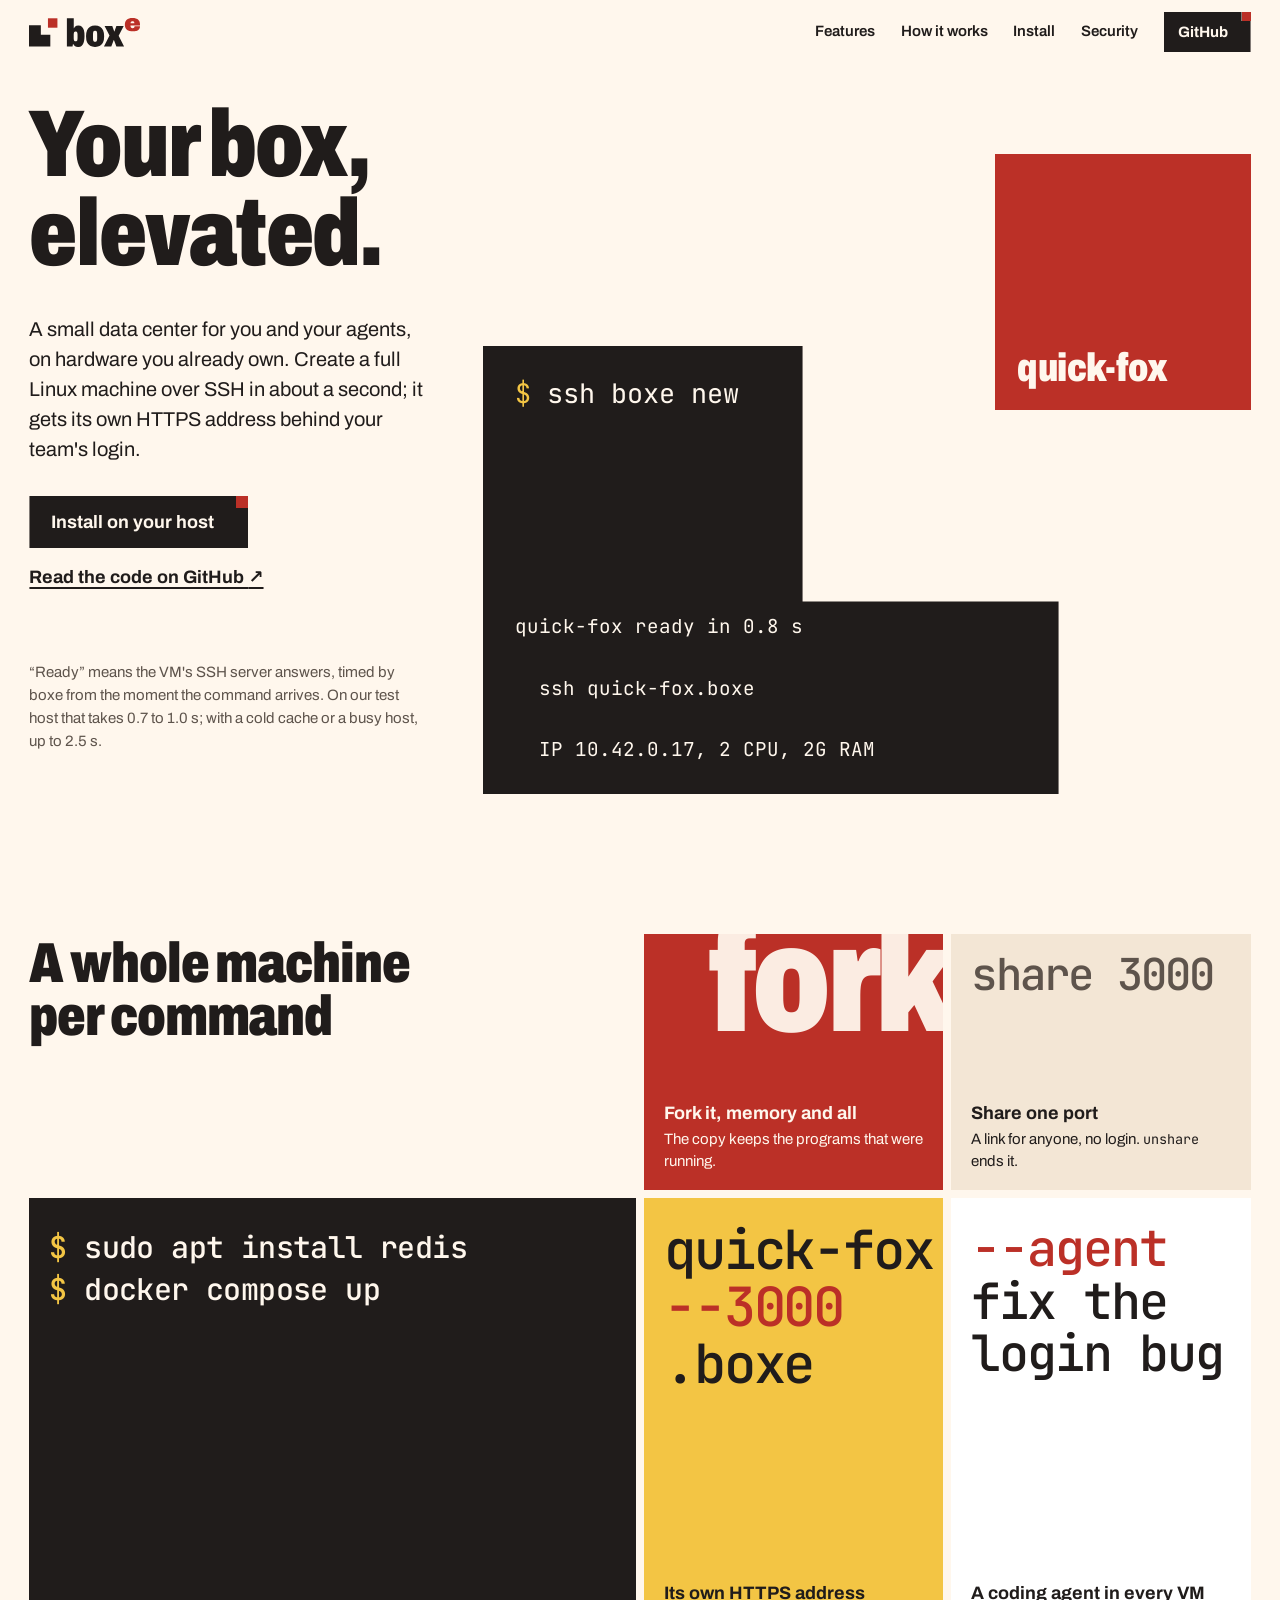
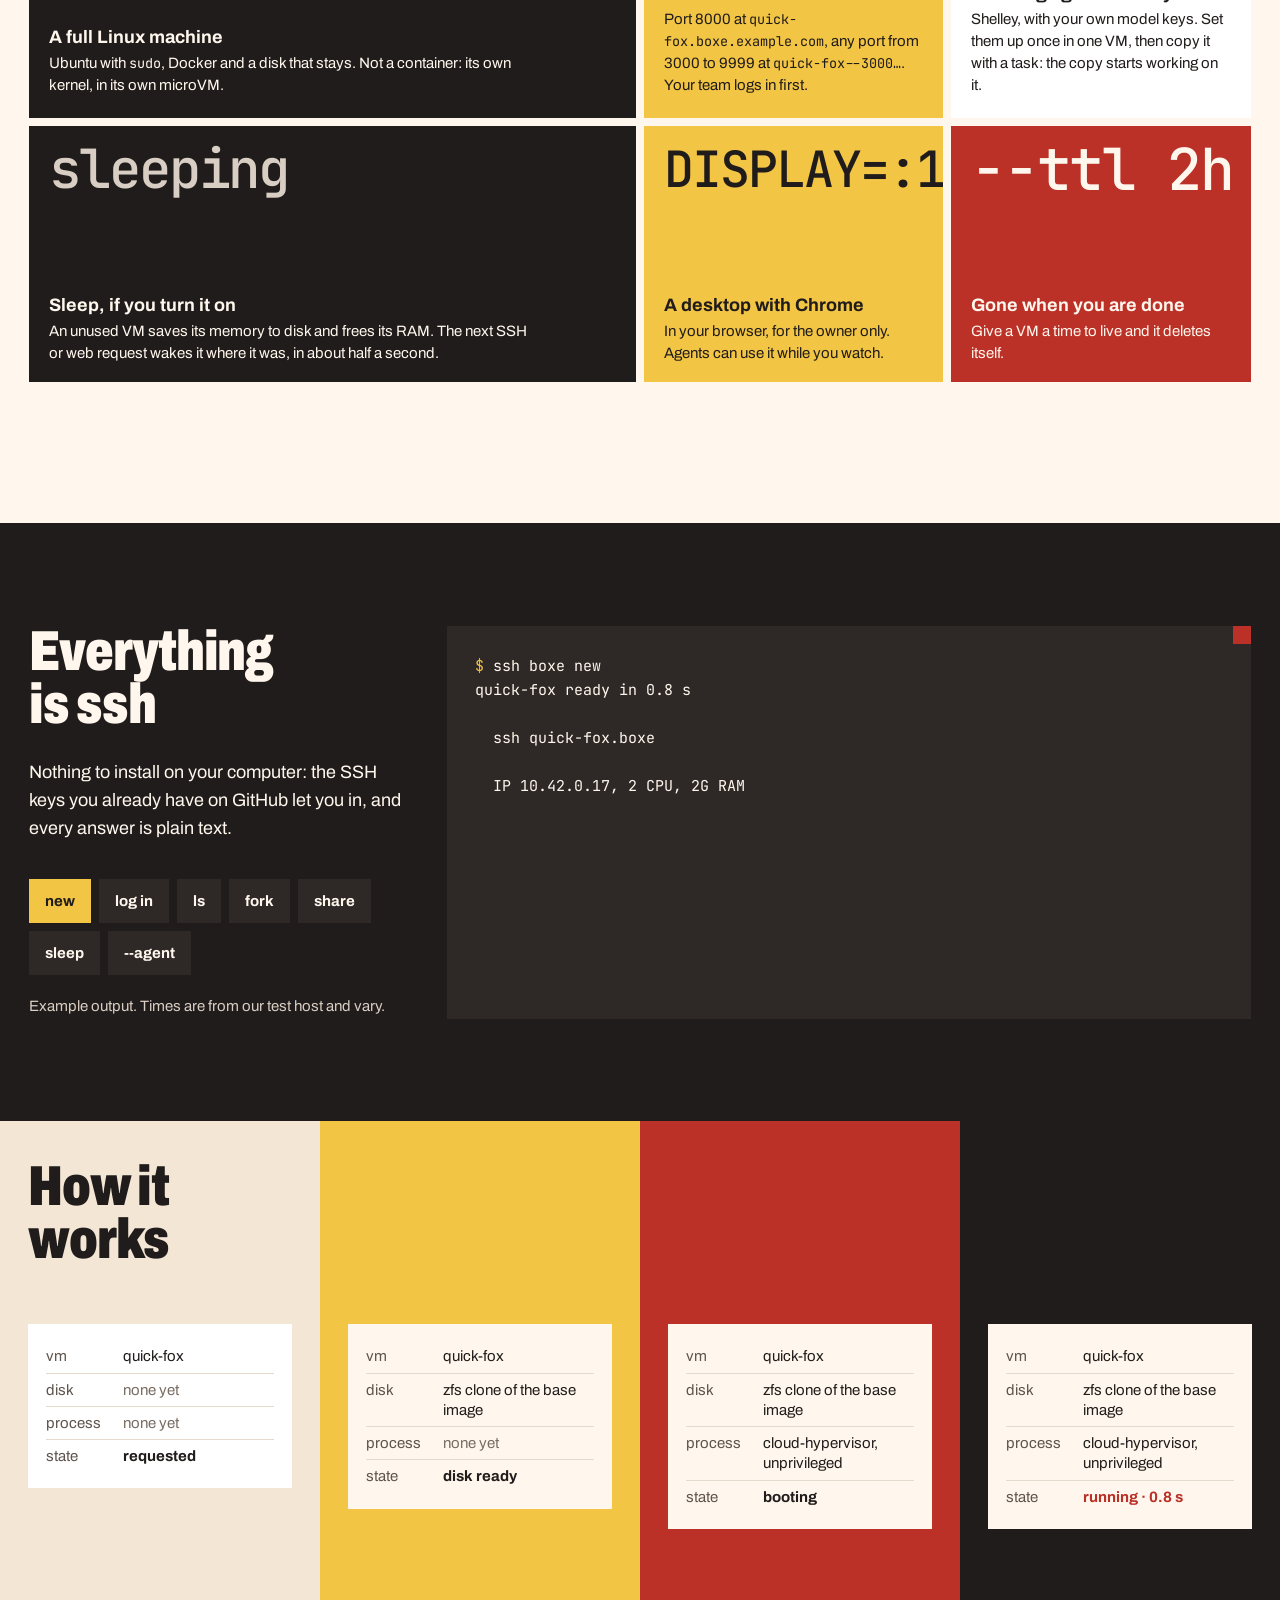
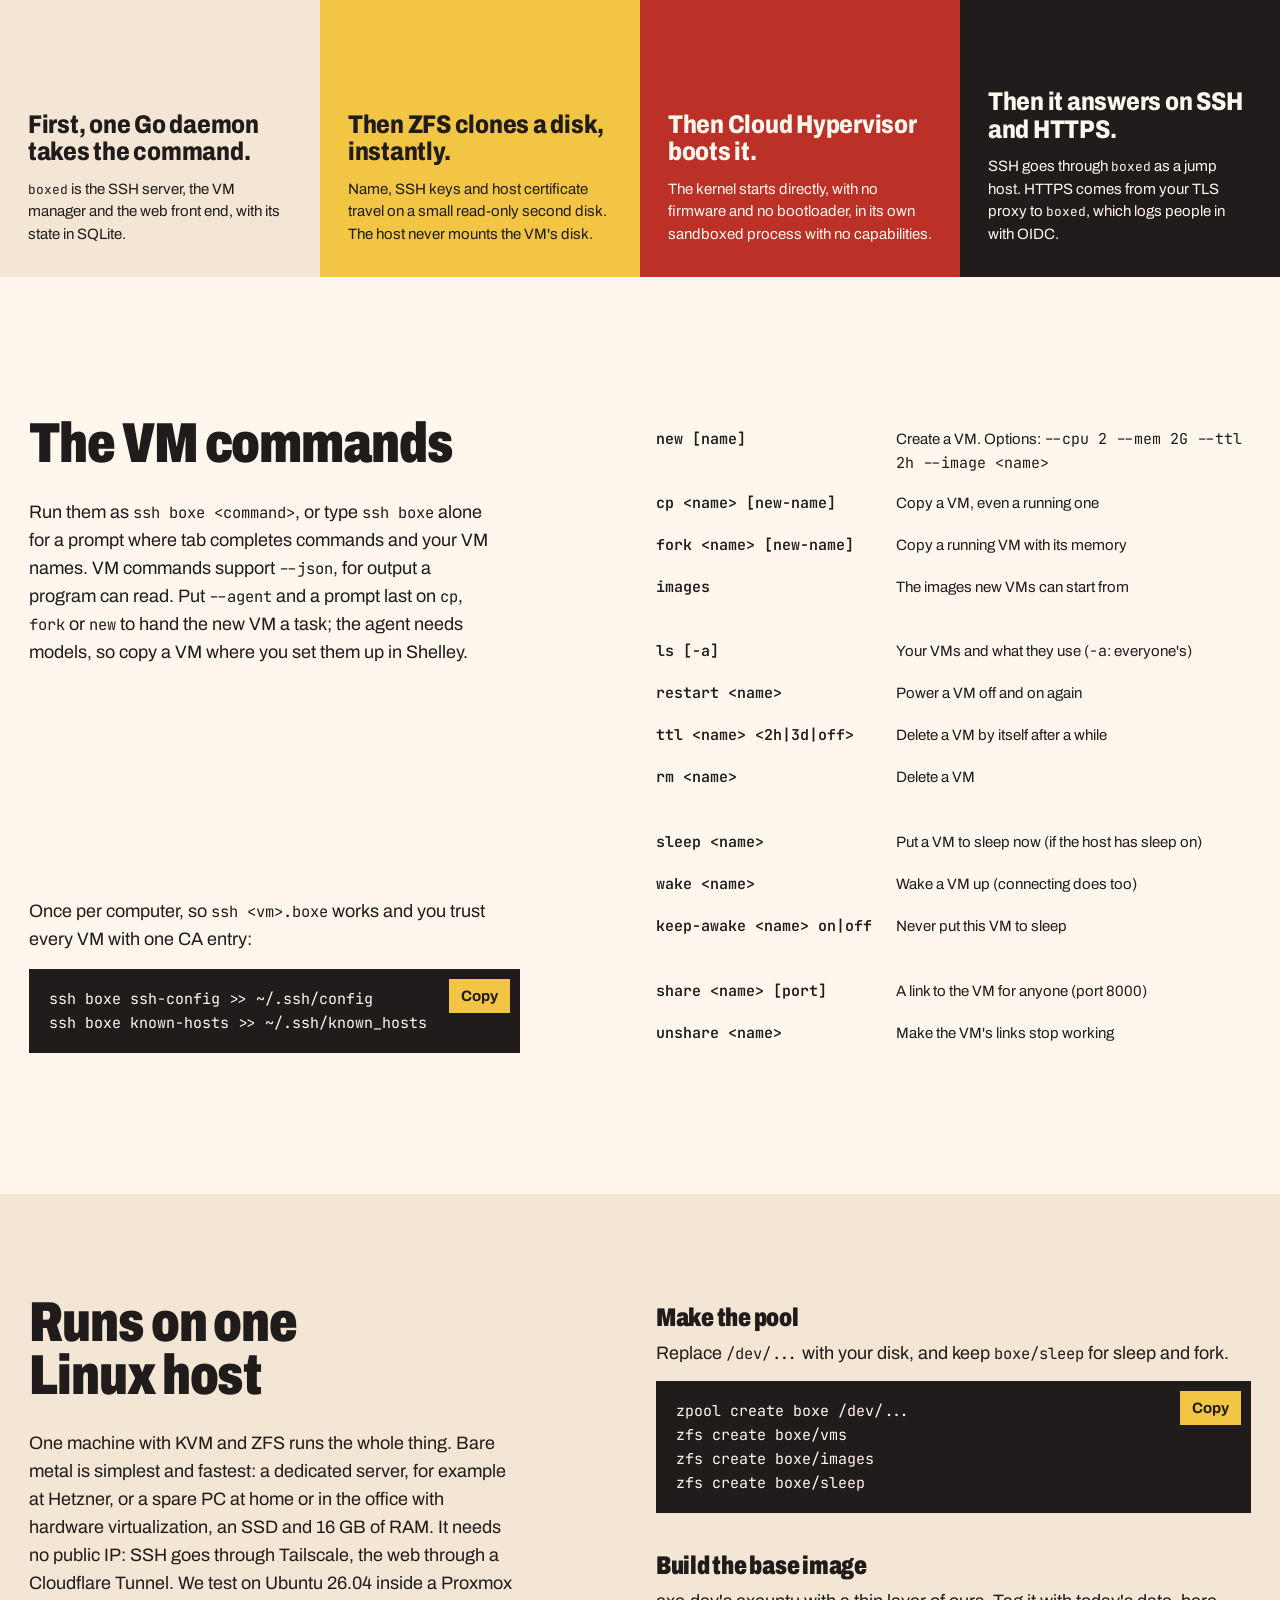
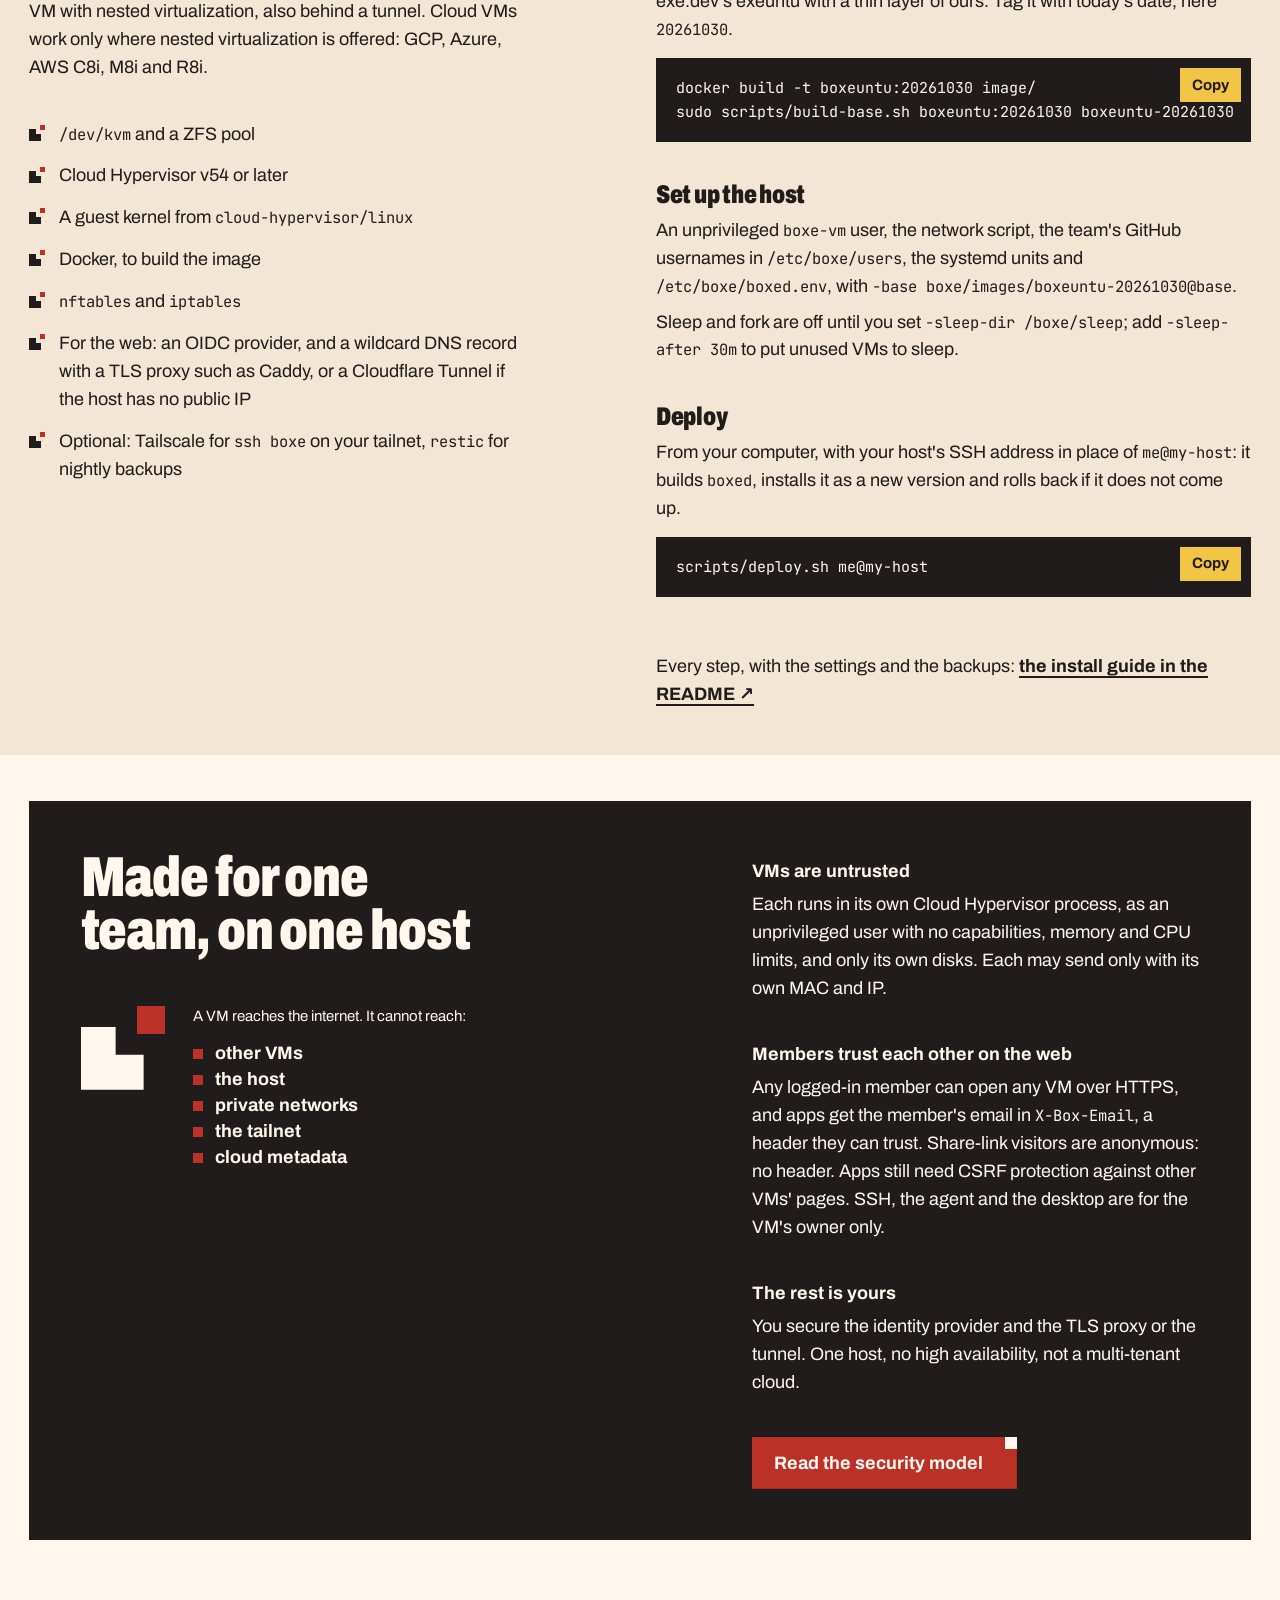
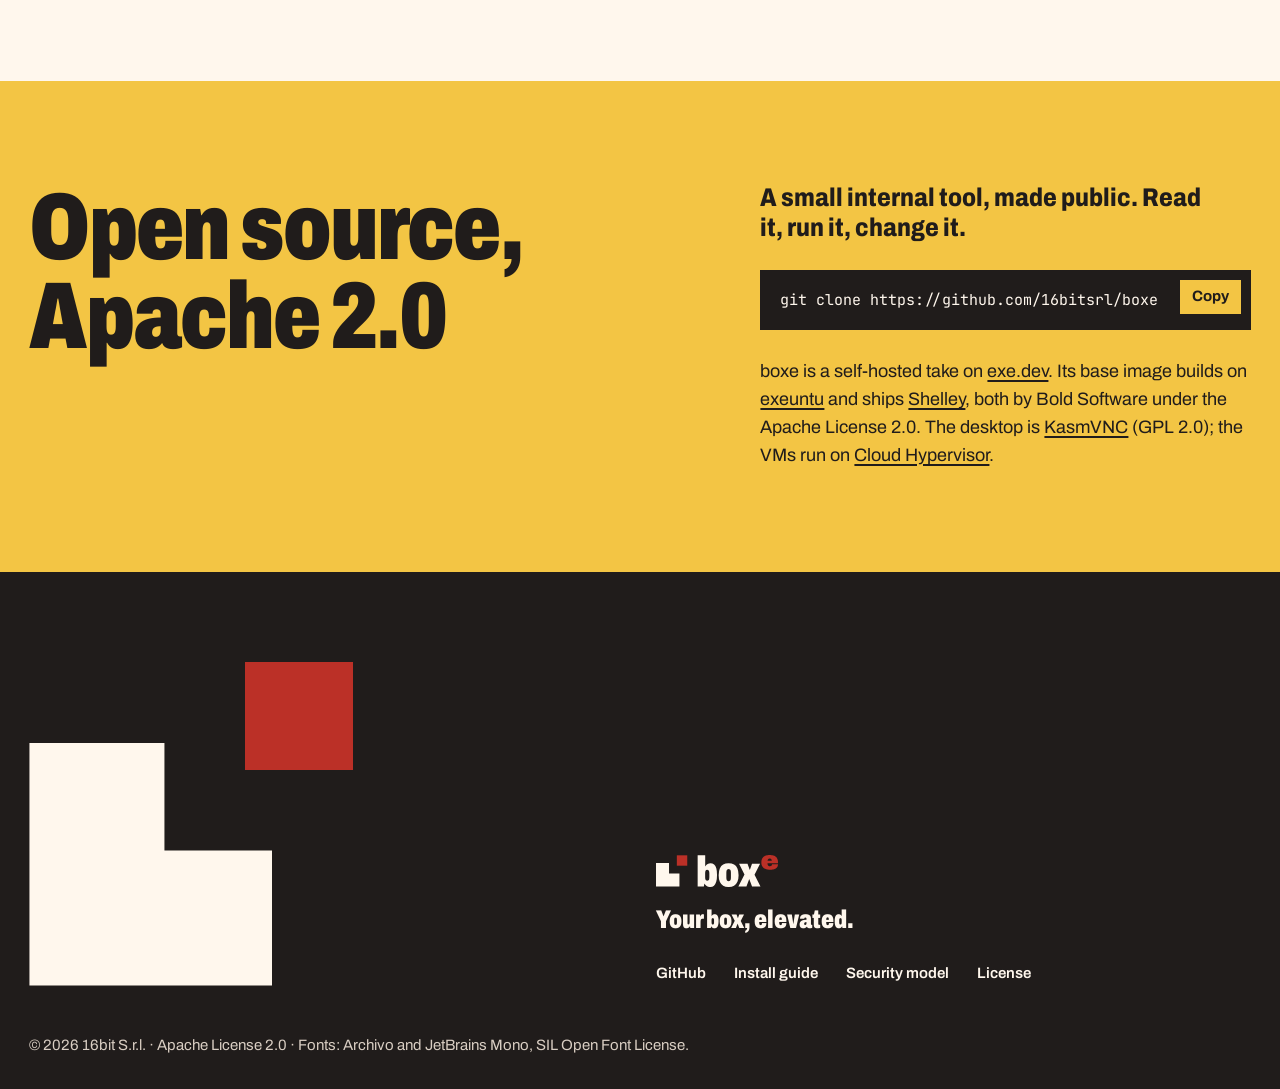
==== commit 722a46b2: "site, README: headline Your box, elevated" ====
--- a/site/index.html
+++ b/site/index.html
@@ -13,12 +13,12 @@
 <meta property="og:type" content="website">
 <meta property="og:site_name" content="boxe">
 <meta property="og:url" content="https://boxe.dev/">
-<meta property="og:title" content="boxe · Your box, to the power of agents.">
-<meta property="og:description" content="A small data center on hardware you already own: full Linux microVMs in about a second, with a coding agent in every one.">
+<meta property="og:title" content="boxe · Your box, elevated.">
+<meta property="og:description" content="A small data center for you and your agents, on hardware you already own. A full Linux machine in about a second, over SSH.">
 <meta property="og:image" content="https://boxe.dev/assets/og.png">
 <meta property="og:image:width" content="1200">
 <meta property="og:image:height" content="630">
-<meta property="og:image:alt" content="The boxe logo and the line: Your box, to the power of agents.">
+<meta property="og:image:alt" content="The boxe logo and the line: Your box, elevated.">
 <meta name="twitter:card" content="summary_large_image">
 <meta name="twitter:image" content="https://boxe.dev/assets/og.png">
 <link rel="preload" href="fonts/archivo.woff2" as="font" type="font/woff2" crossorigin>
@@ -44,8 +44,8 @@
 
 <section class="hero" id="top" aria-labelledby="hero-title">
   <div class="hero-text">
-    <h1 id="hero-title"><span>Your box,</span> <span>to the power</span> <span>of agents.</span></h1>
-    <p class="hero-lede">A small data center on hardware you already own: full Linux microVMs that start in about a second, with a coding agent in every one. Create one over SSH; it gets its own HTTPS address behind your team's login.</p>
+    <h1 id="hero-title"><span>Your box,</span> <span>elevated.</span></h1>
+    <p class="hero-lede">A small data center for you and your agents, on hardware you already own. Create a full Linux machine over SSH in about a second; it gets its own HTTPS address behind your team's login.</p>
     <div class="hero-actions">
       <a class="btn" href="#install">Install on your host</a>
       <a class="link" href="https://github.com/16bitsrl/boxe">Read the code on GitHub <span aria-hidden="true">↗</span></a>
@@ -363,7 +363,7 @@
   </div>
   <div class="foot-cols">
     <img src="assets/logo-reverse.svg" alt="boxe" width="122" height="32" class="foot-logo">
-    <p class="foot-tag">Your box, to the power of agents.</p>
+    <p class="foot-tag">Your box, elevated.</p>
     <nav aria-label="Footer">
       <a href="https://github.com/16bitsrl/boxe">GitHub</a>
       <a href="https://github.com/16bitsrl/boxe#install">Install guide</a>
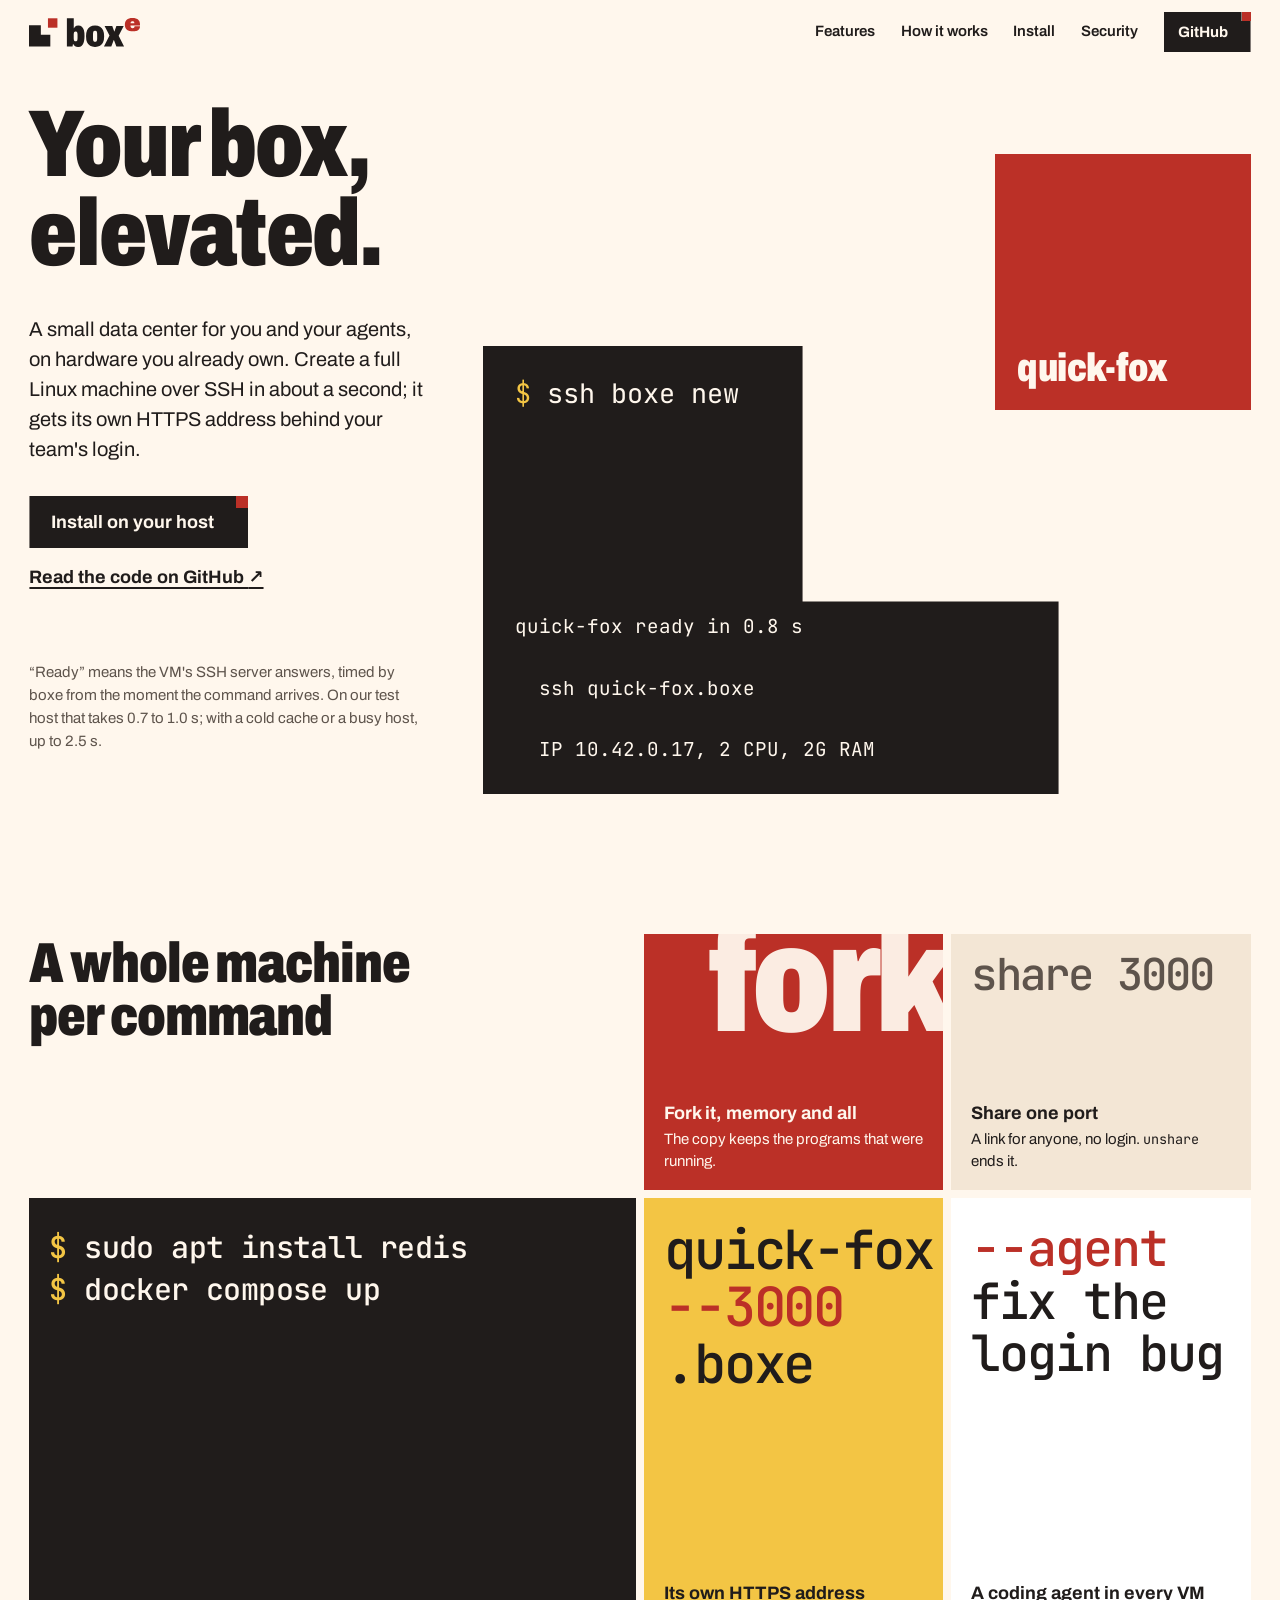
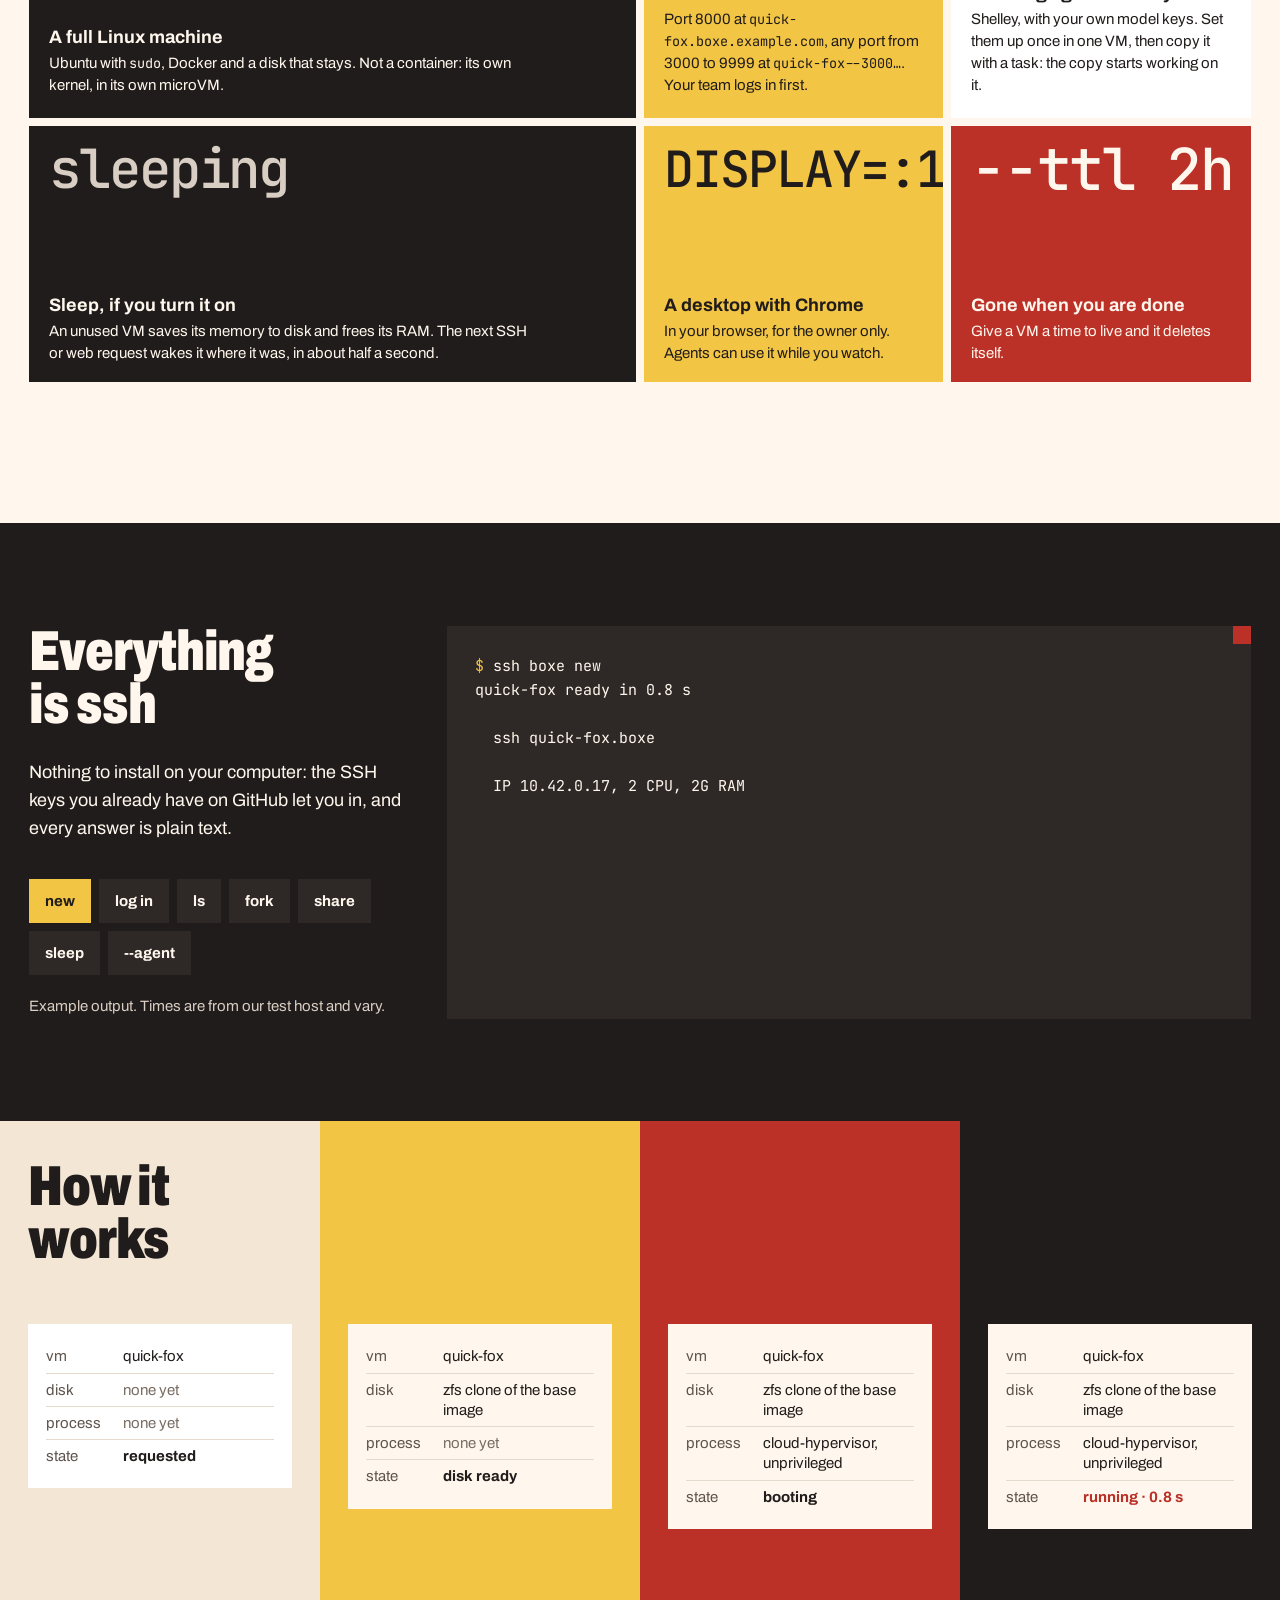
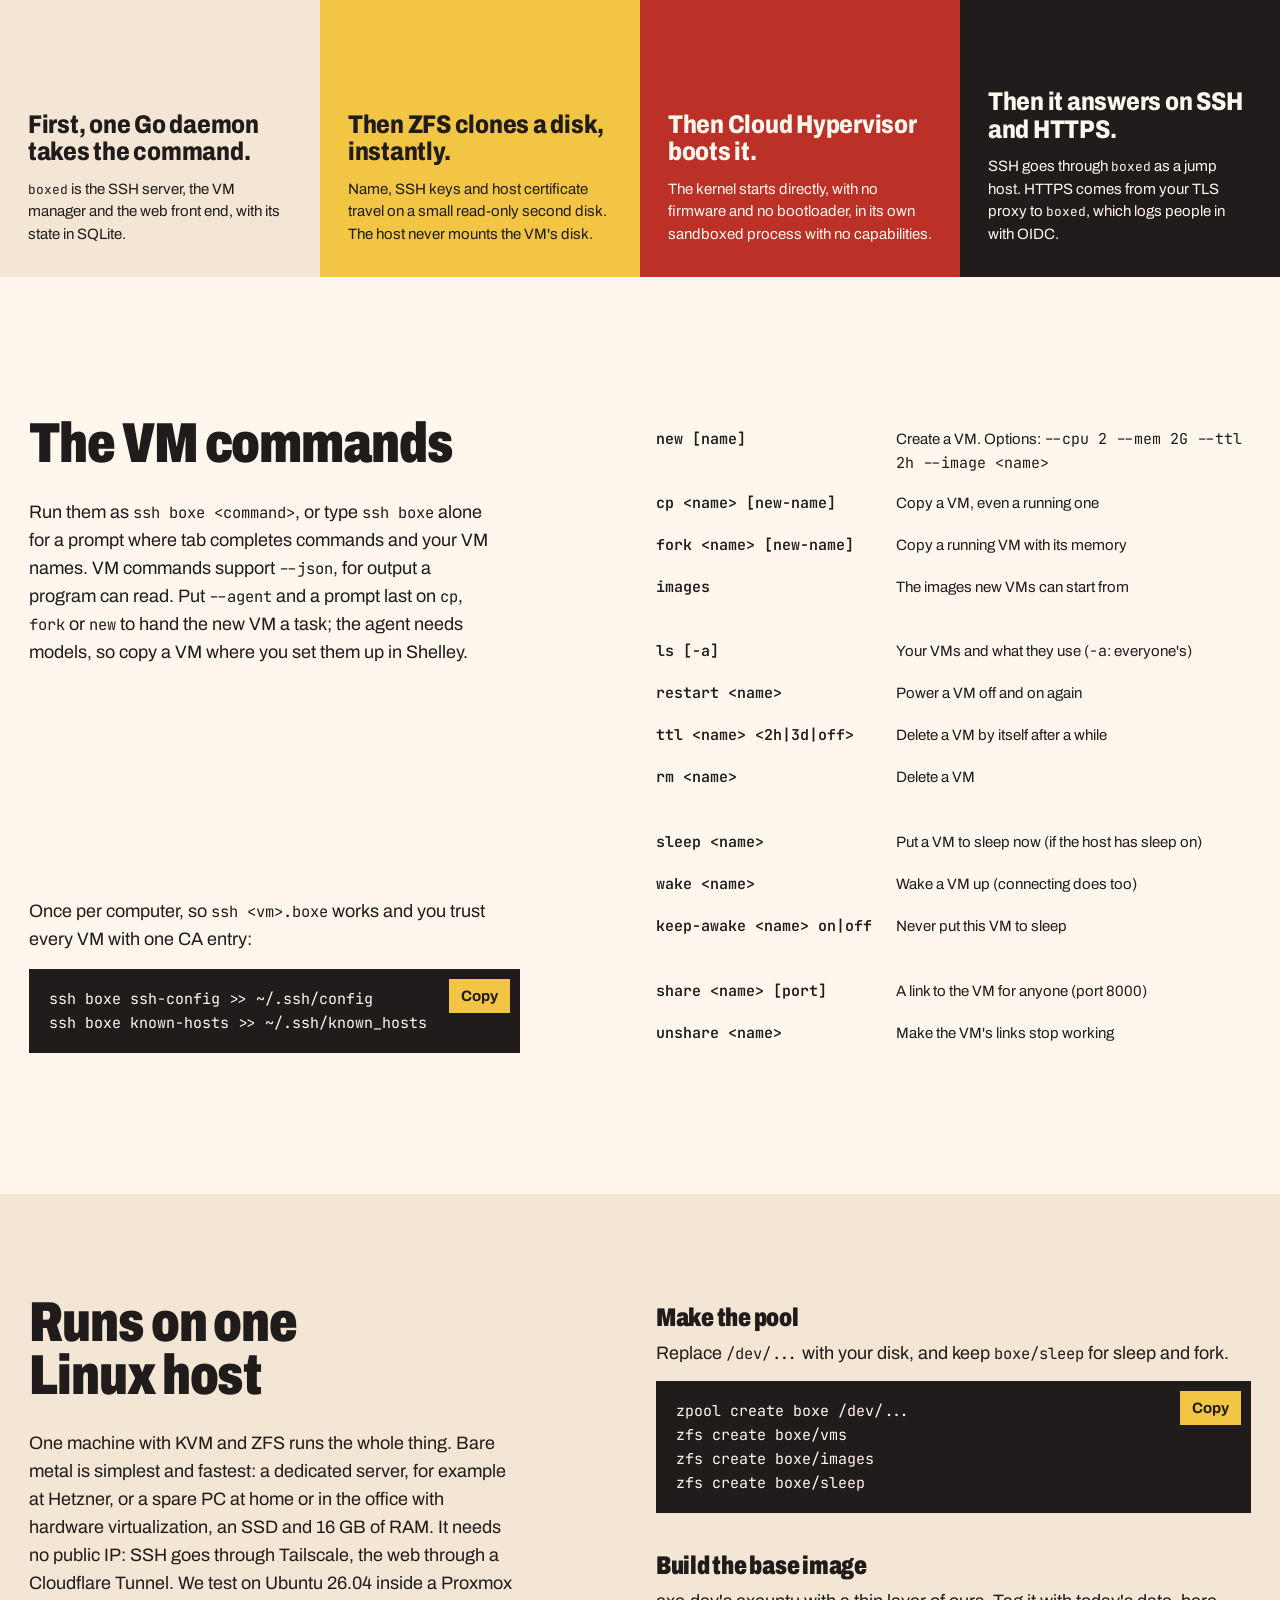
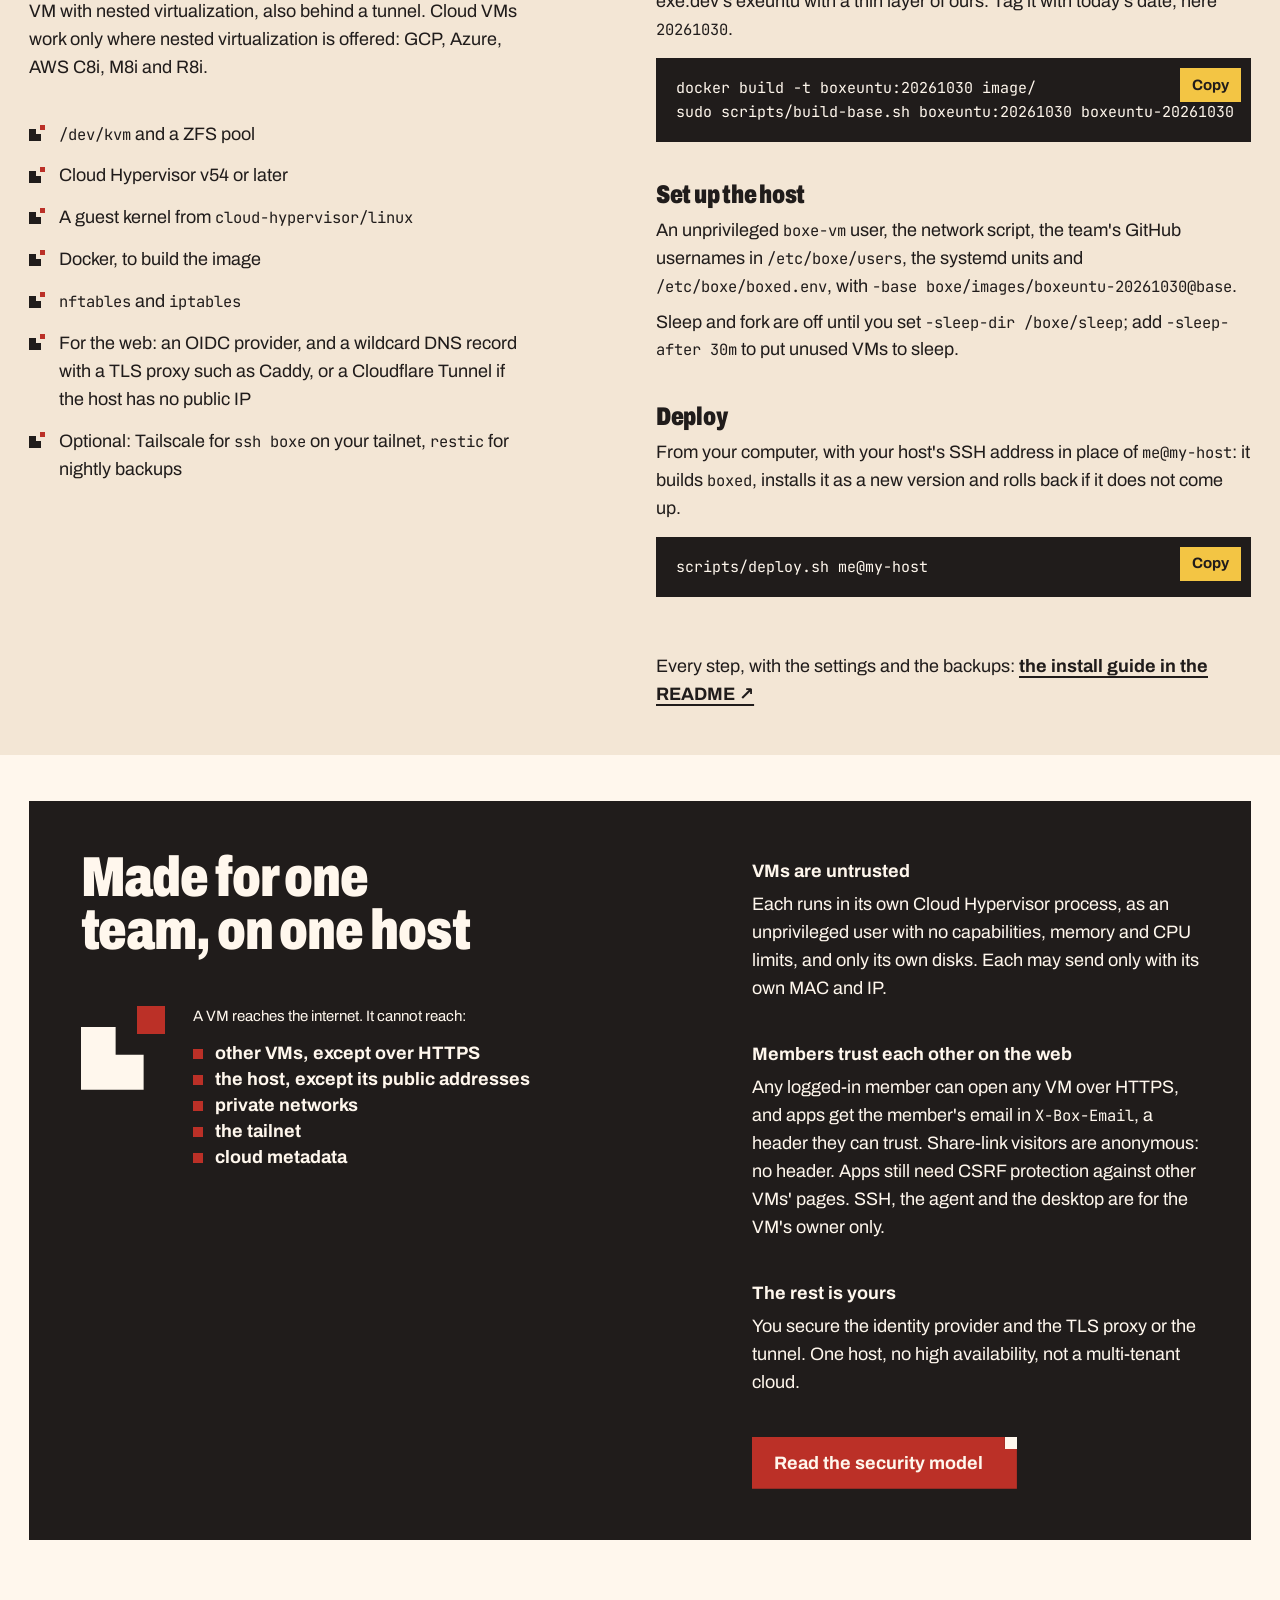
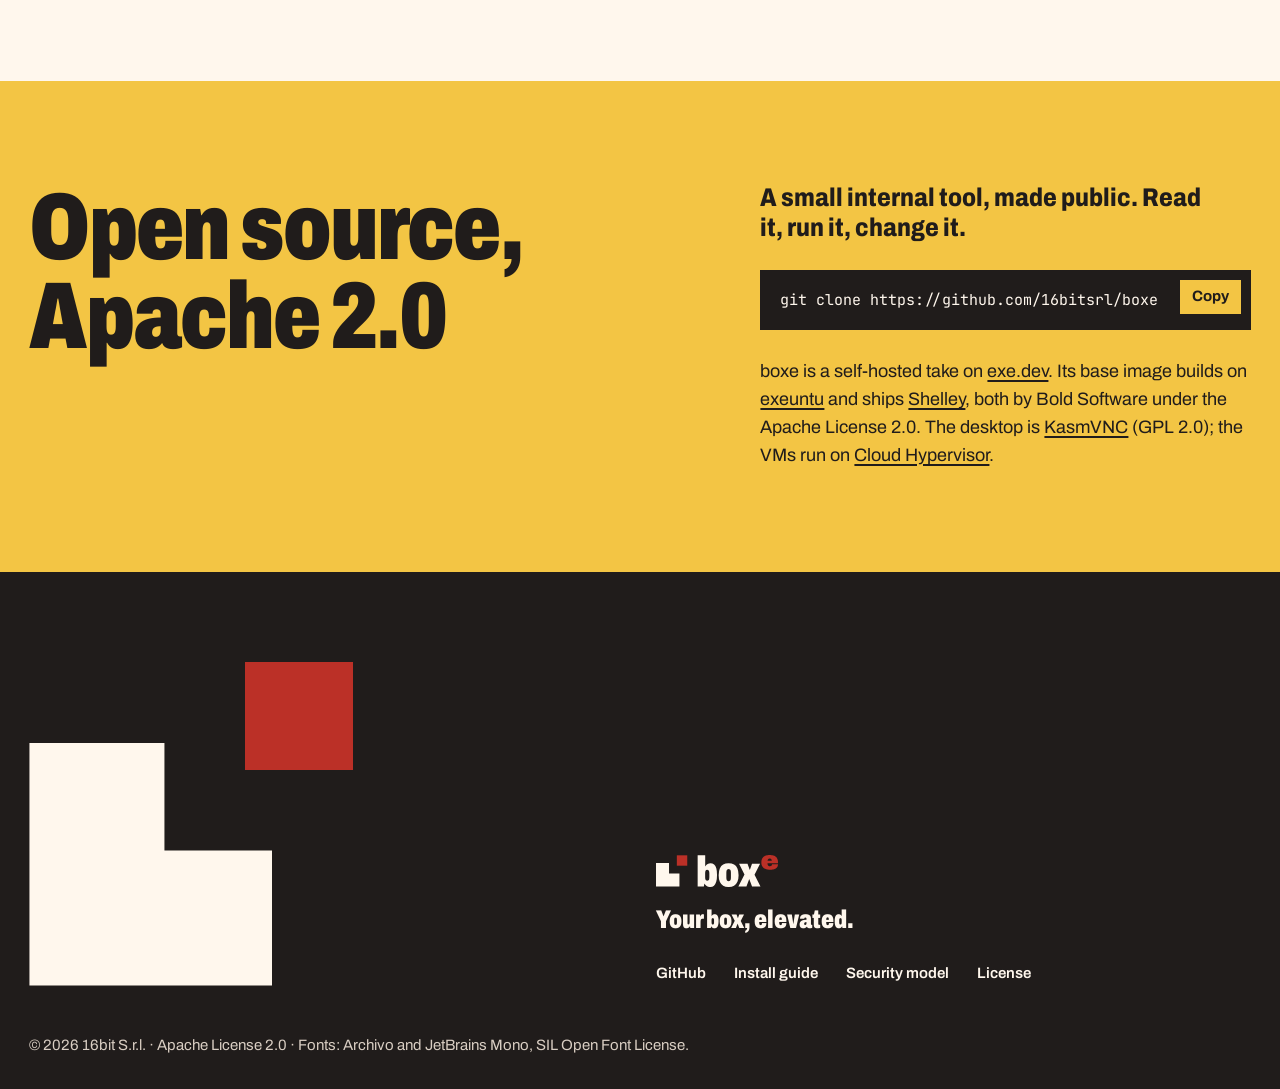
==== commit 427b28c3: "boxed: VMs reach the host's public addresses and their own; kvm-clock for VMs; fixes from a bare met" ====
--- a/site/index.html
+++ b/site/index.html
@@ -315,8 +315,8 @@
         <div class="cage-text">
           <p>A VM reaches the internet. It cannot reach:</p>
           <ul>
-            <li>other VMs</li>
-            <li>the host</li>
+            <li>other VMs, except over HTTPS</li>
+            <li>the host, except its public addresses</li>
             <li>private networks</li>
             <li>the tailnet</li>
             <li>cloud metadata</li>
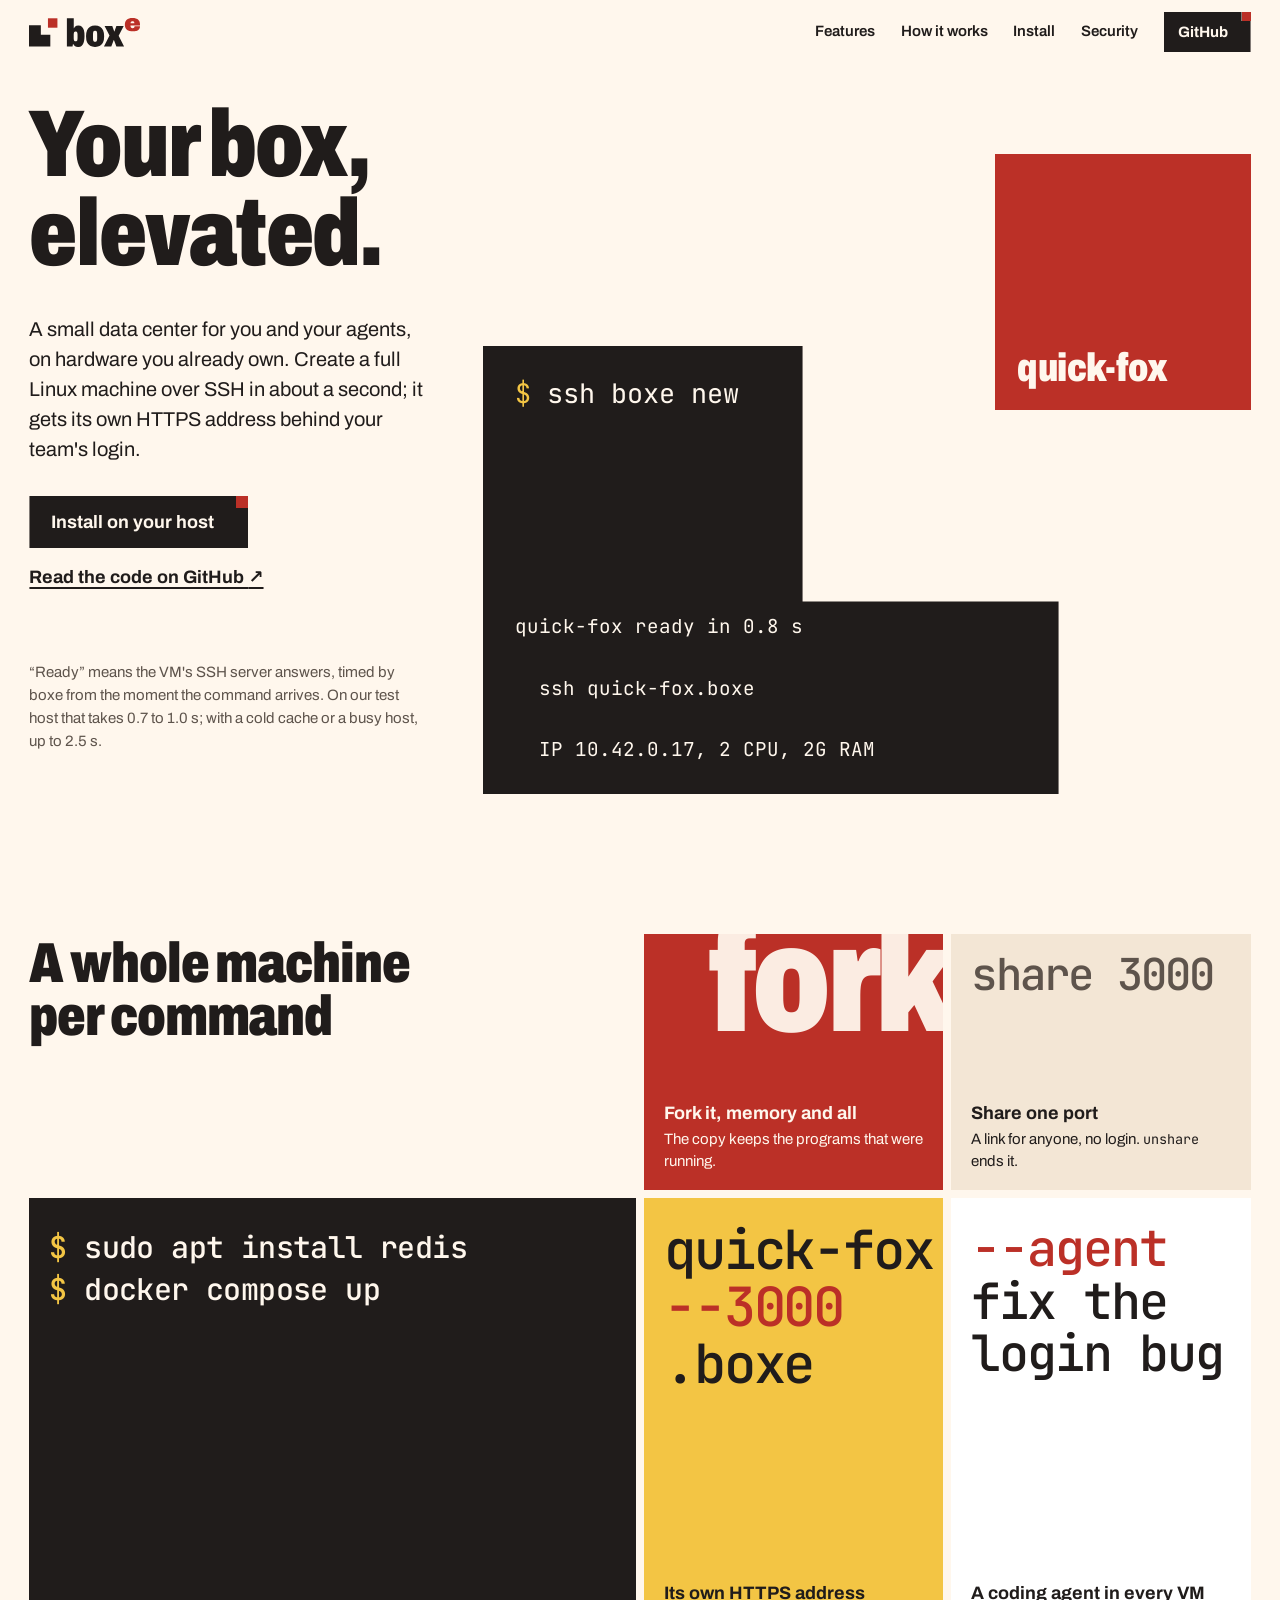
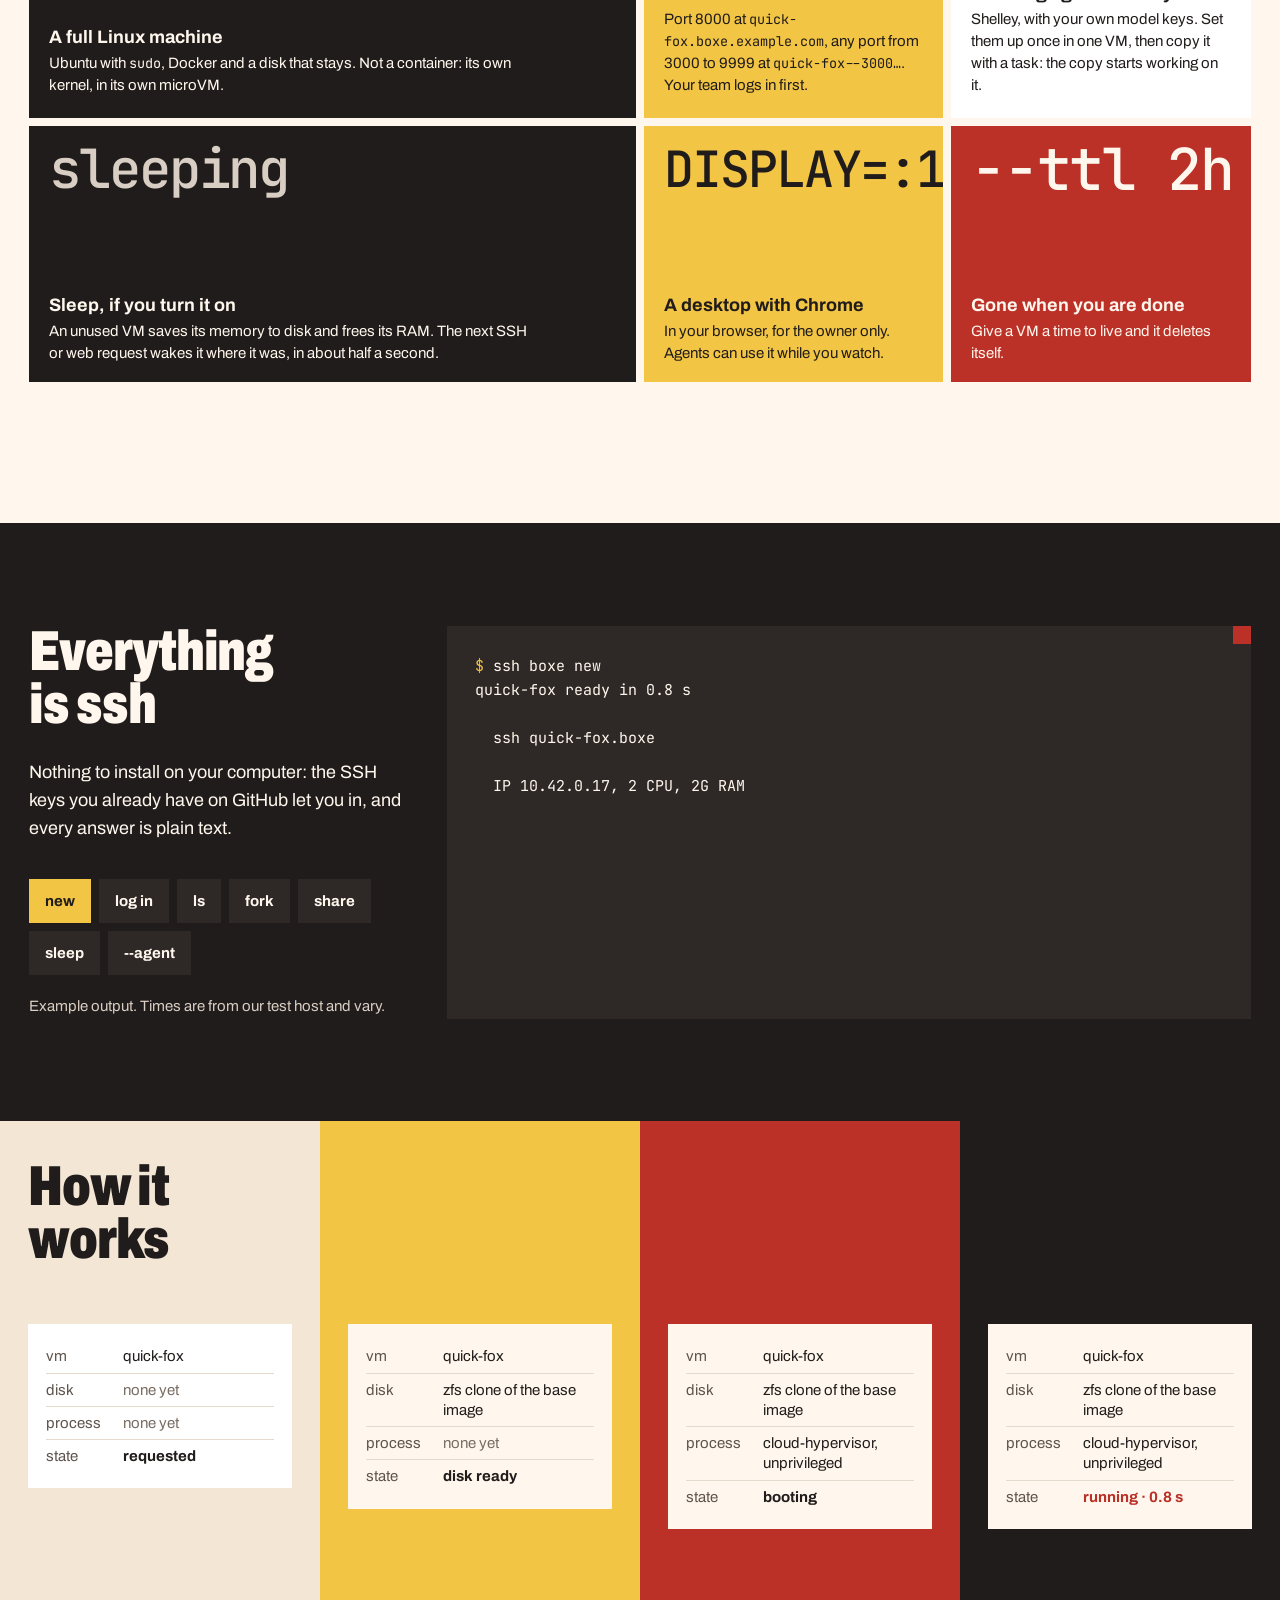
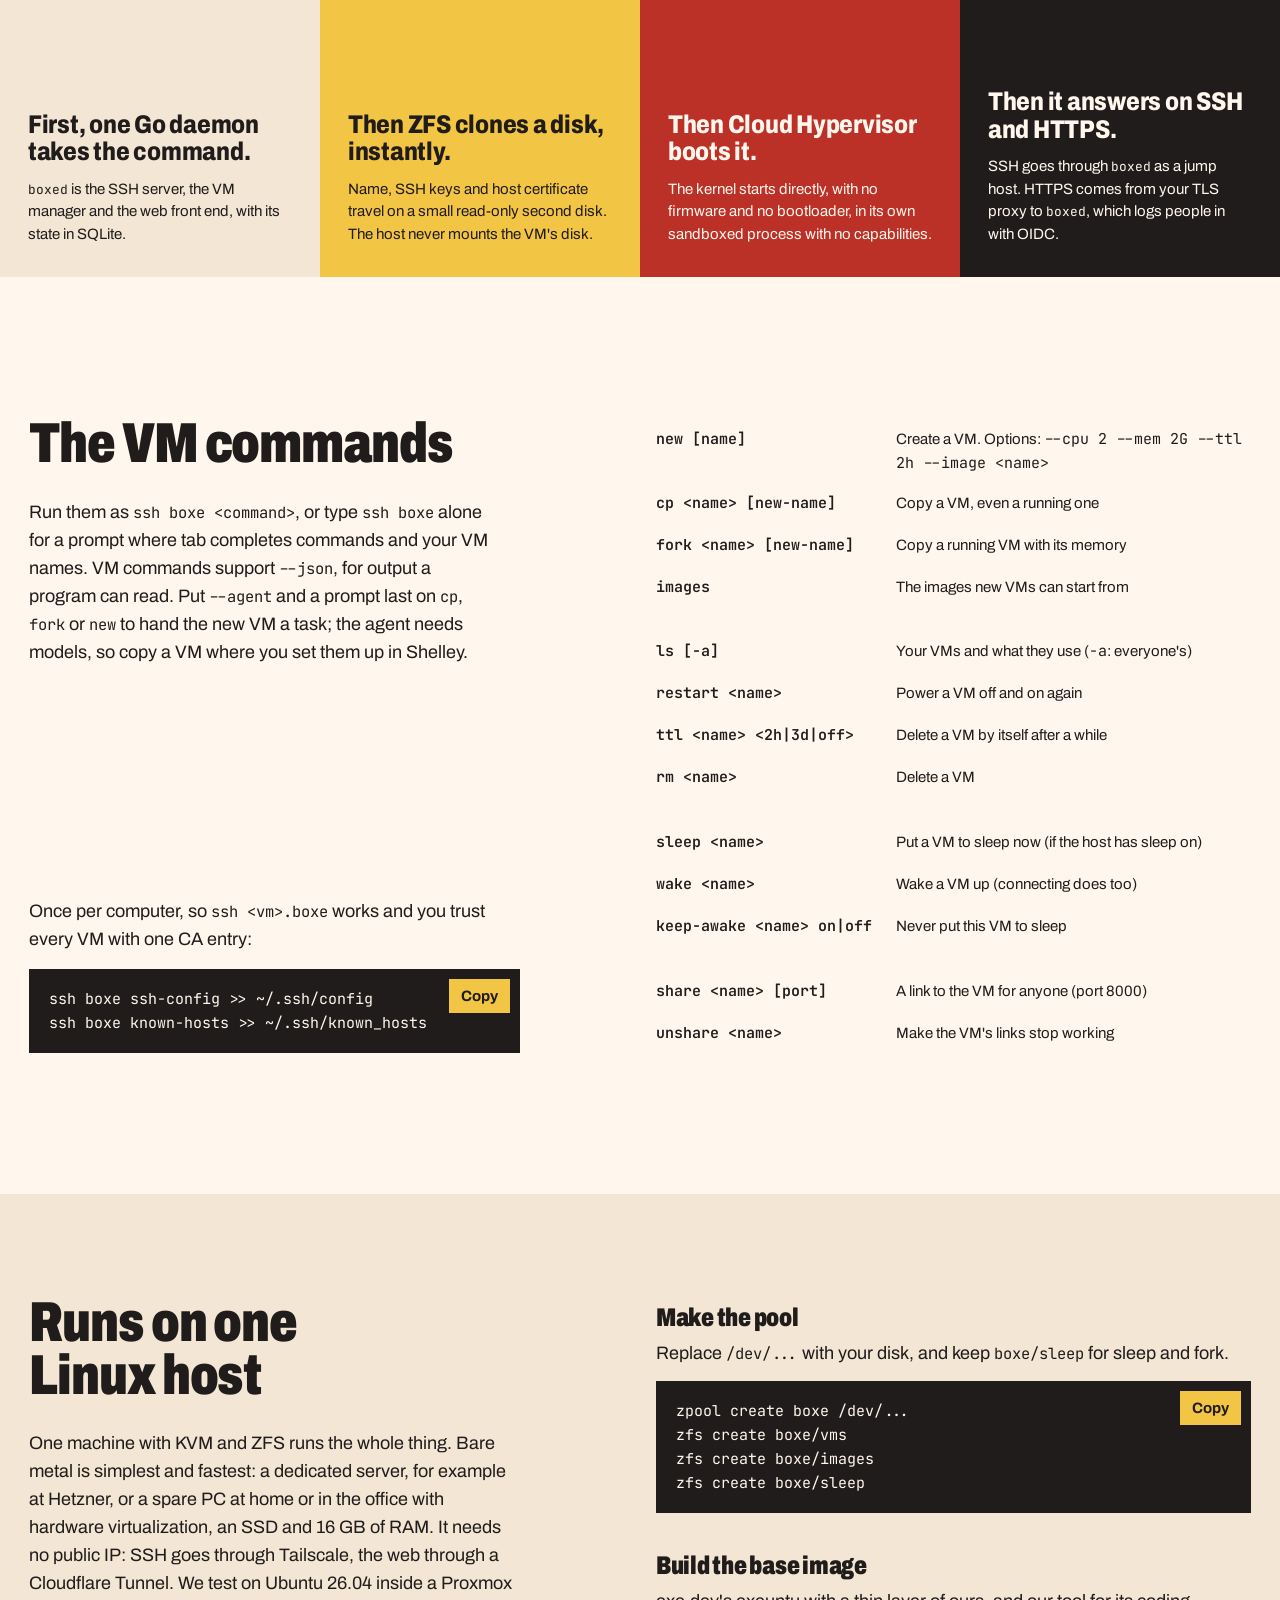
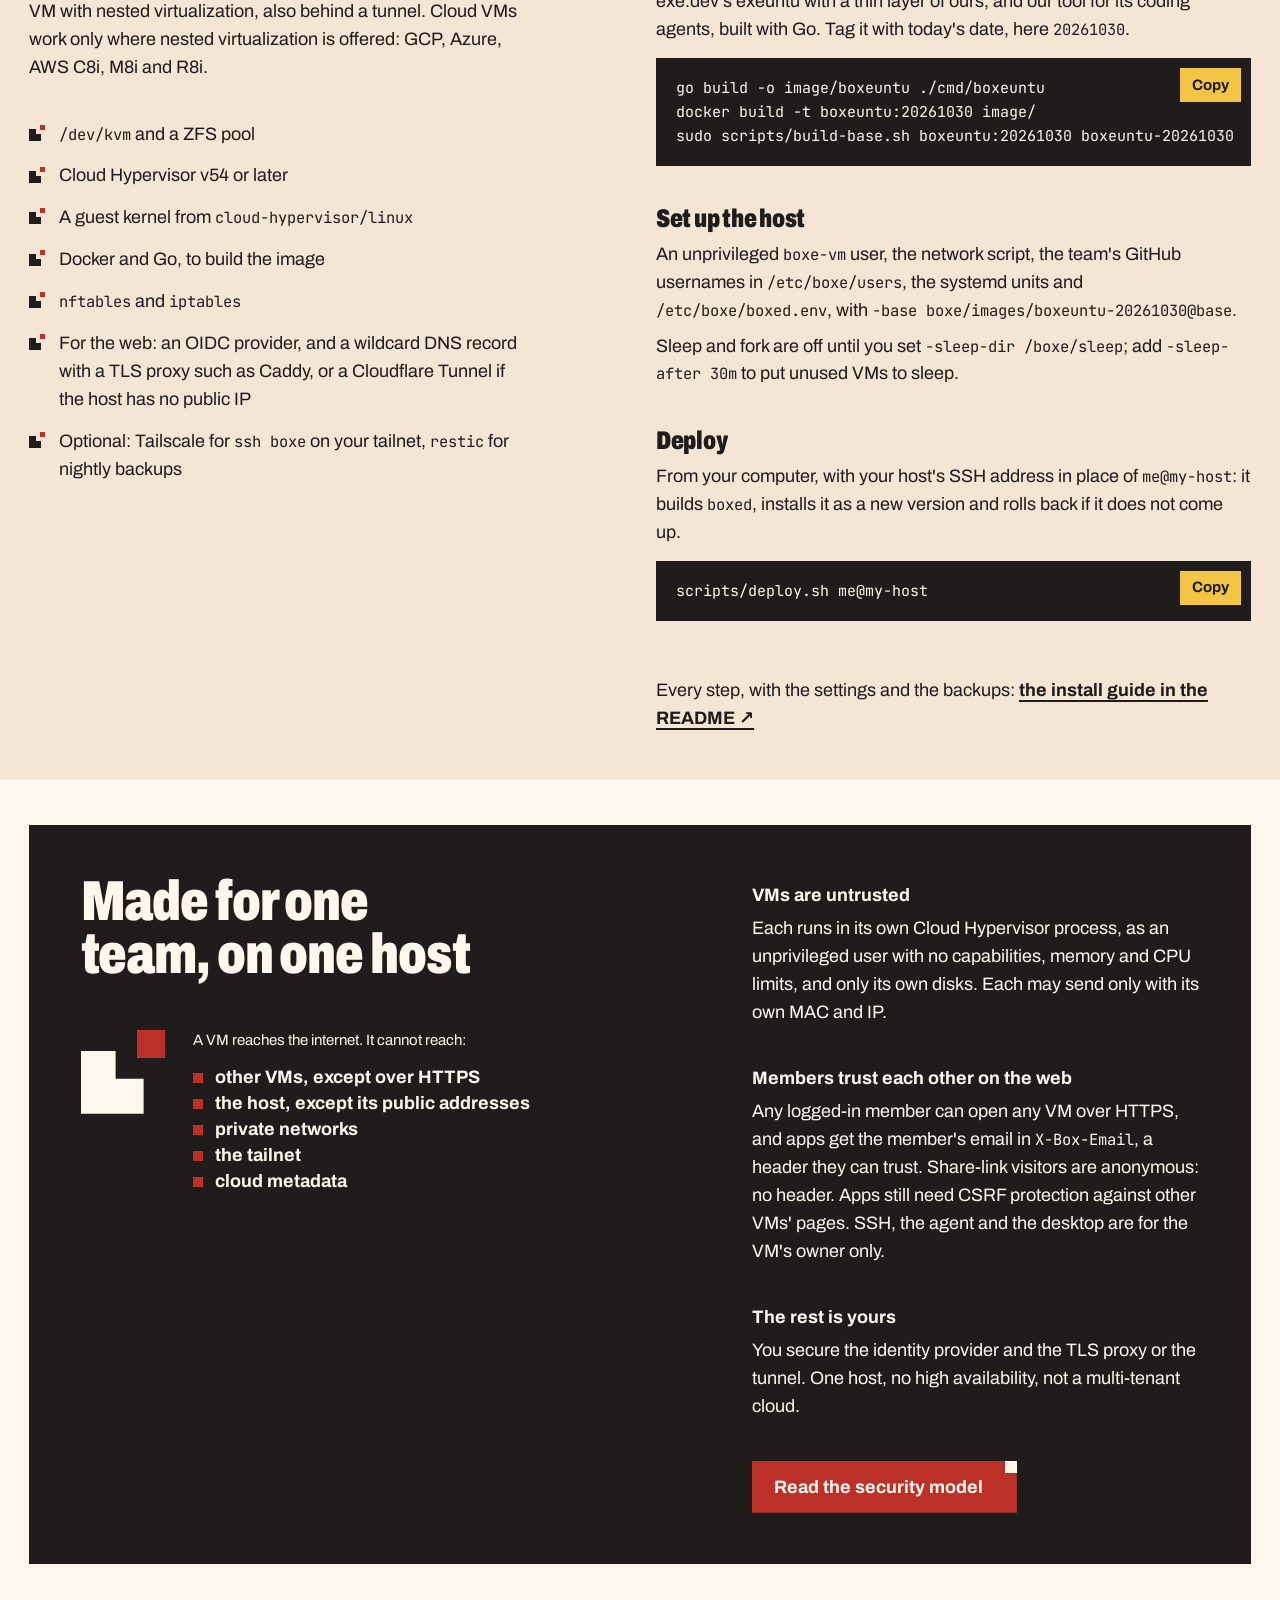
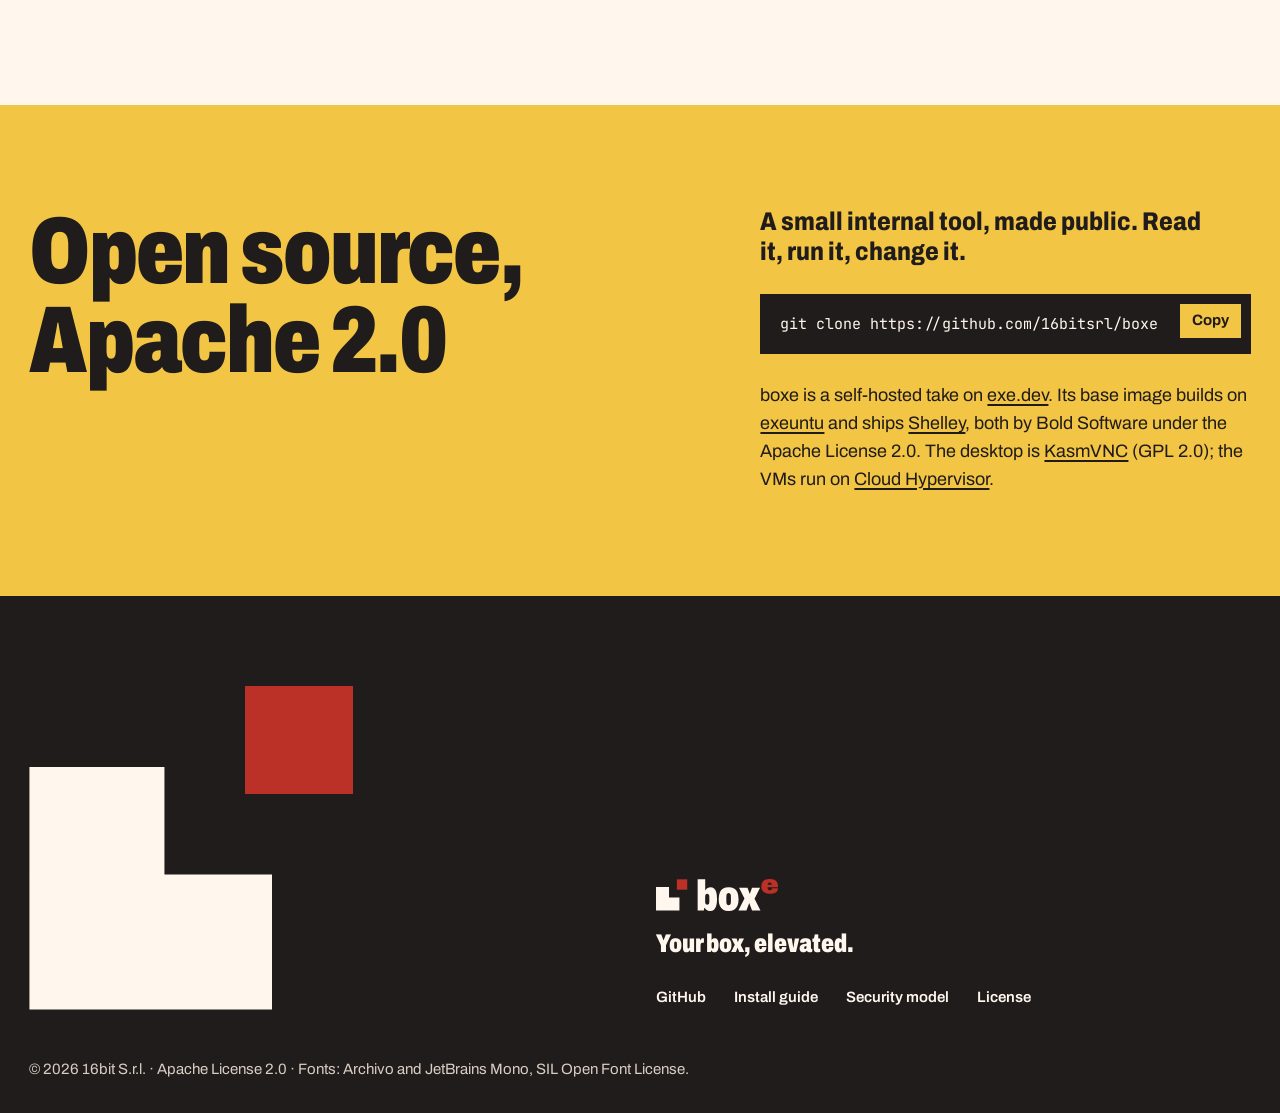
==== commit 491bf5f7: "VM user boxedev; boxeuntu sets the coding agents up for the LLM gateway boxeuntu forks exeuntu's CLI" ====
--- a/site/index.html
+++ b/site/index.html
@@ -142,7 +142,7 @@
 Docker works: docker run --rm alpine echo hello
 Manage your VMs from your computer: ssh boxe help
 
-<span class="p">exedev@quick-fox:~$</span></code></pre>
+<span class="p">boxedev@quick-fox:~$</span></code></pre>
 <pre class="out" id="out-ls" role="tabpanel" aria-labelledby="tab-ls" tabindex="0"><code><span class="p">$</span> ssh boxe ls
 NAME        IP          CPU  RAM  STATE     CPU%  RAM USED  DISK USED  OWNER  CREATED           EXPIRES   IMAGE
 quick-fox   10.42.0.17  2    2G   running   4%    618M      1.4G       ada    2026-10-30 09:12  -         boxeuntu-20261029
@@ -262,7 +262,7 @@
       <li><code>/dev/kvm</code> and a ZFS pool</li>
       <li>Cloud Hypervisor v54 or later</li>
       <li>A guest kernel from <code>cloud-hypervisor/linux</code></li>
-      <li>Docker, to build the image</li>
+      <li>Docker and Go, to build the image</li>
       <li><code>nftables</code> and <code>iptables</code></li>
       <li>For the web: an OIDC provider, and a wildcard DNS record with a TLS proxy such as Caddy, or a Cloudflare Tunnel if the host has no public IP</li>
       <li>Optional: Tailscale for <code>ssh boxe</code> on your tailnet, <code>restic</code> for nightly backups</li>
@@ -282,11 +282,12 @@
     </li>
     <li>
       <h3>Build the base image</h3>
-      <p>exe.dev's exeuntu with a thin layer of ours. Tag it with today's date, here <code>20261030</code>.</p>
+      <p>exe.dev's exeuntu with a thin layer of ours, and our tool for its coding agents, built with Go. Tag it with today's date, here <code>20261030</code>.</p>
       <div class="code" data-ui>
-<pre><code>docker build -t boxeuntu:20261030 image/
+<pre><code>go build -o image/boxeuntu ./cmd/boxeuntu
+docker build -t boxeuntu:20261030 image/
 sudo scripts/build-base.sh boxeuntu:20261030 boxeuntu-20261030</code></pre>
-        <button class="copy" type="button" data-copy="docker build -t boxeuntu:20261030 image/&#10;sudo scripts/build-base.sh boxeuntu:20261030 boxeuntu-20261030">Copy</button>
+        <button class="copy" type="button" data-copy="go build -o image/boxeuntu ./cmd/boxeuntu&#10;docker build -t boxeuntu:20261030 image/&#10;sudo scripts/build-base.sh boxeuntu:20261030 boxeuntu-20261030">Copy</button>
       </div>
     </li>
     <li>
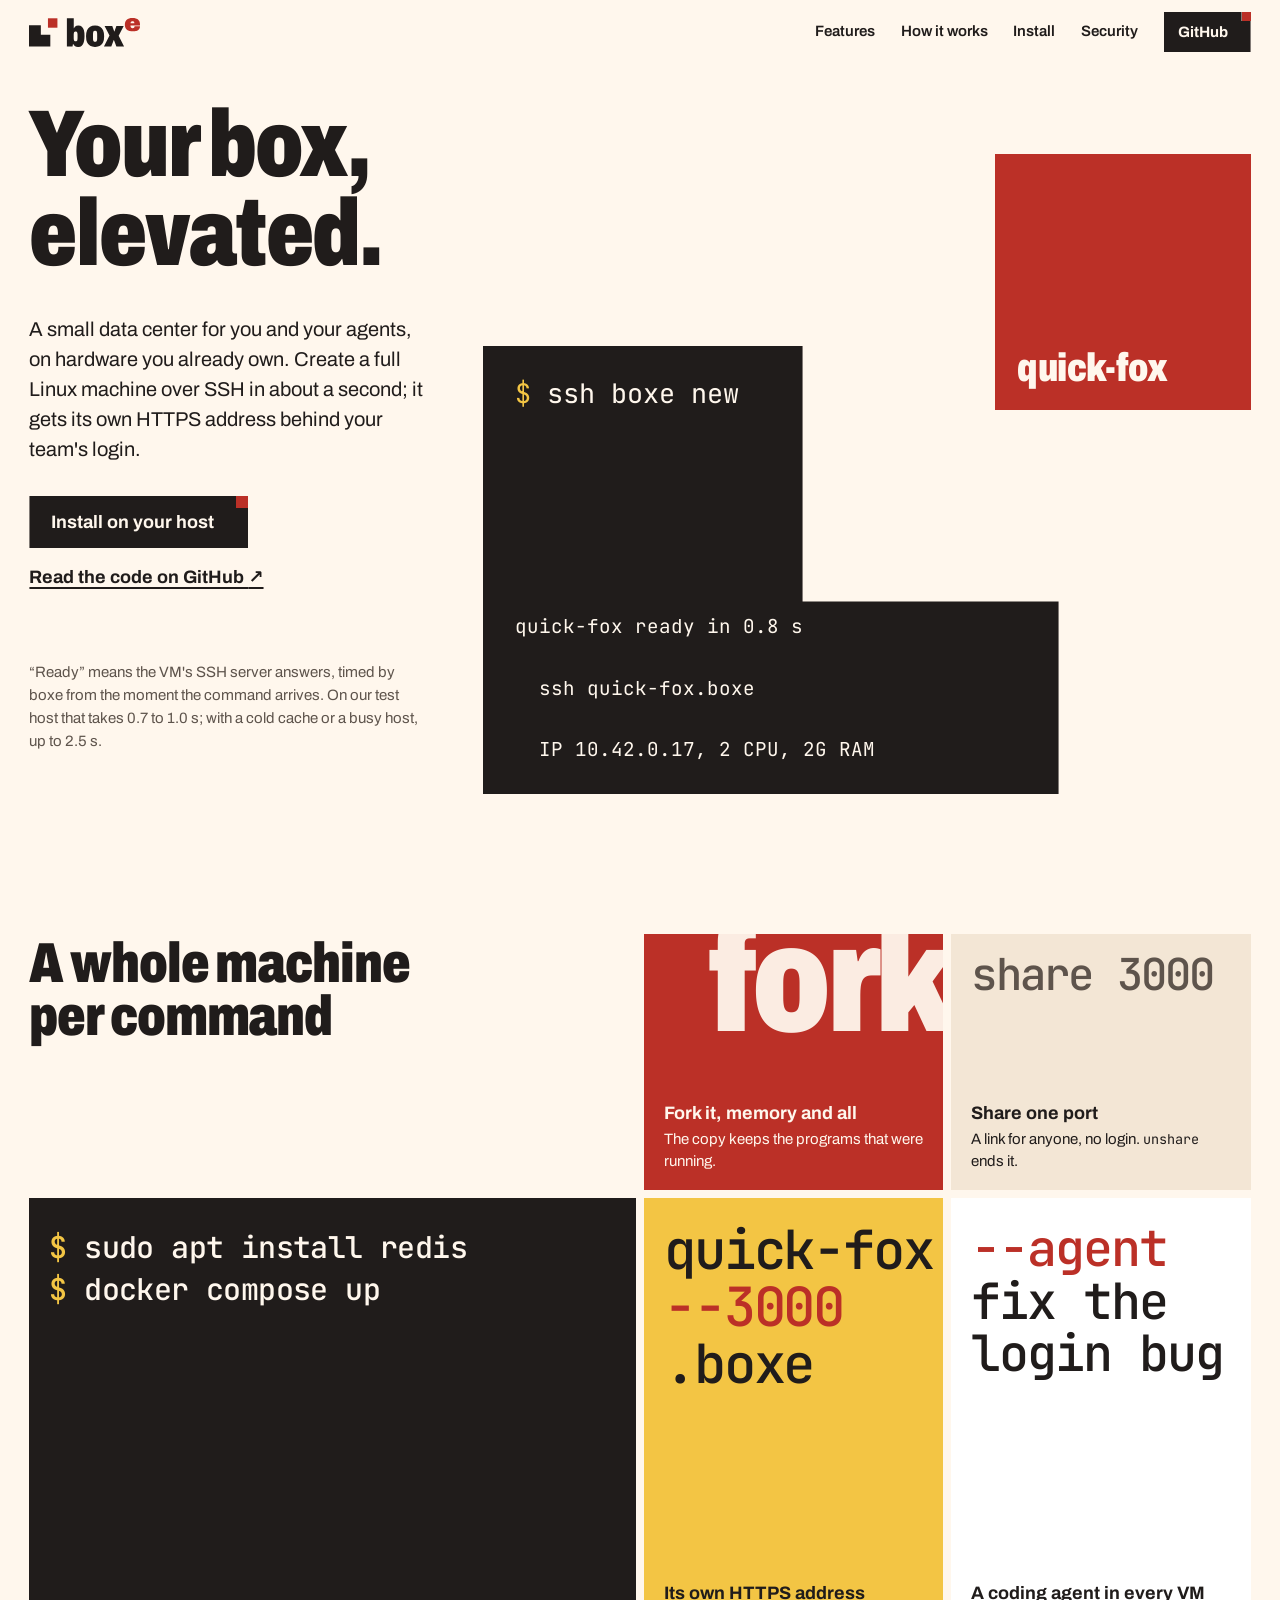
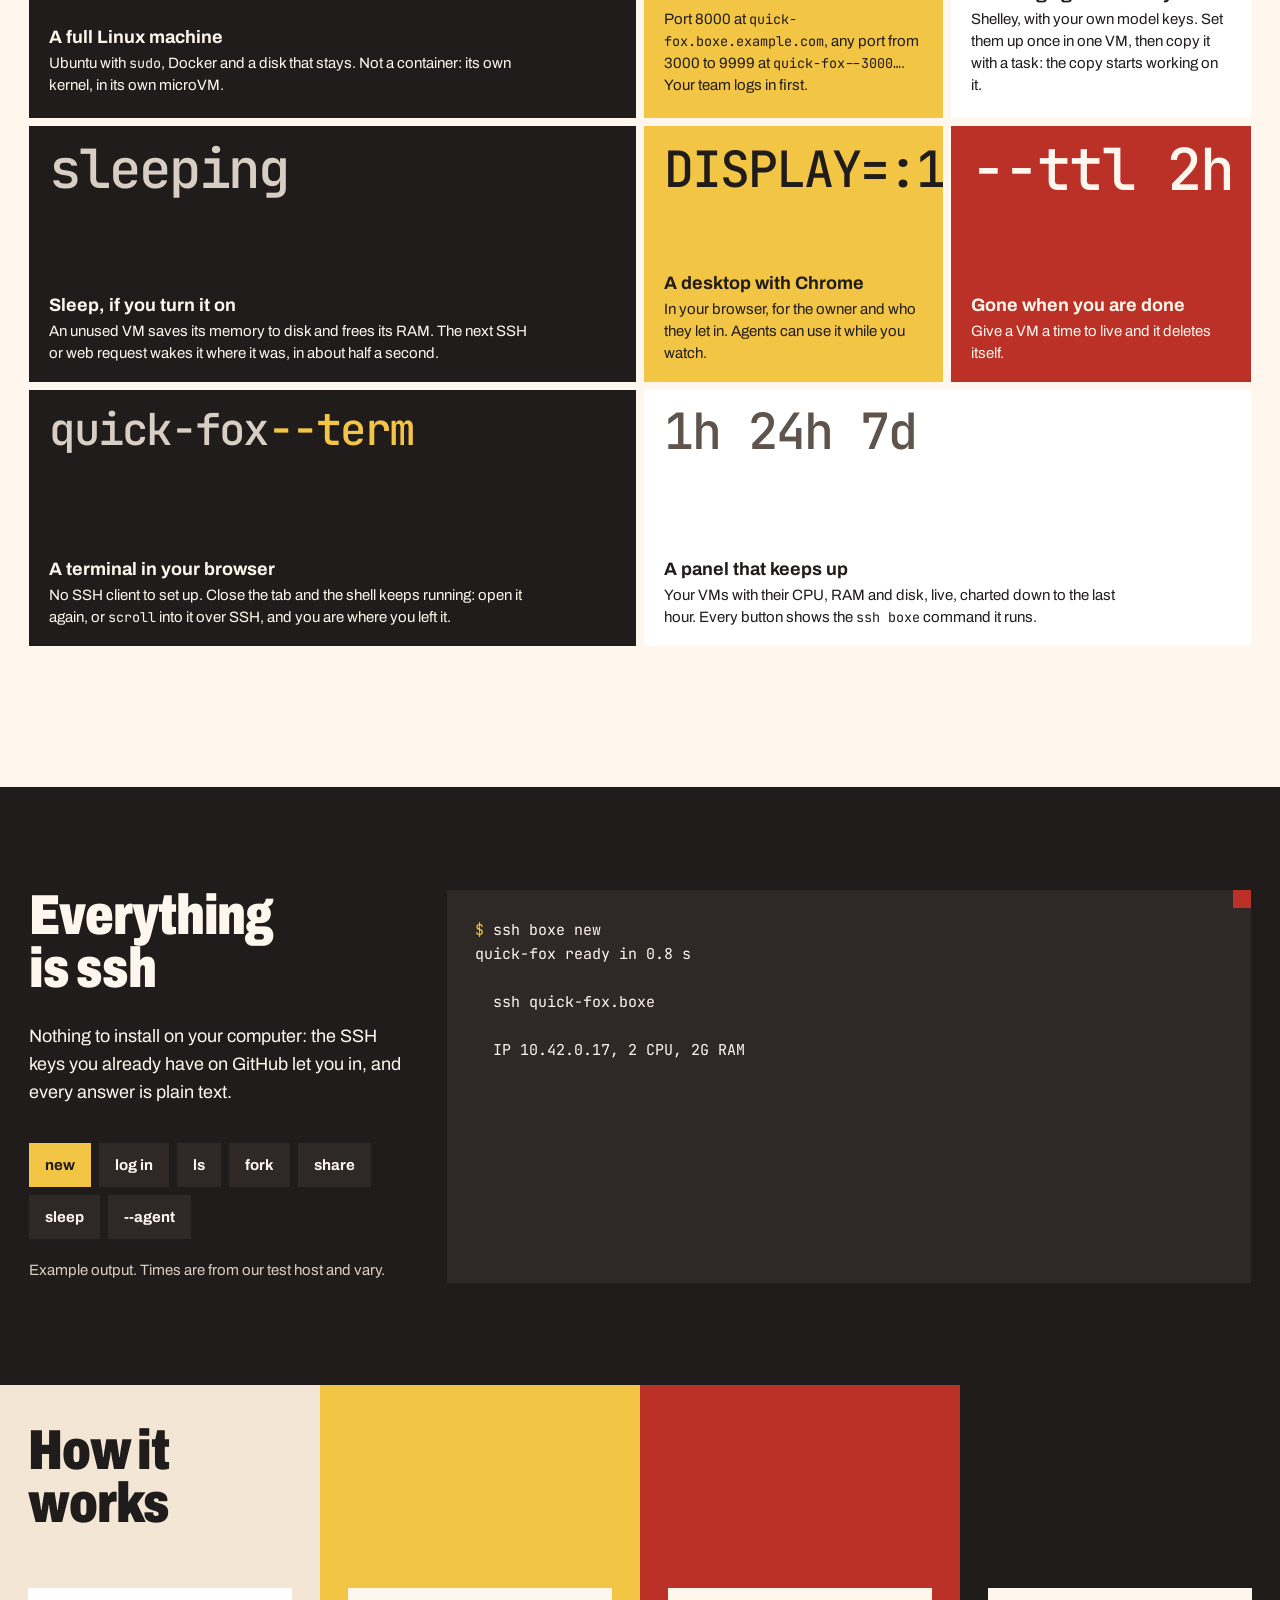
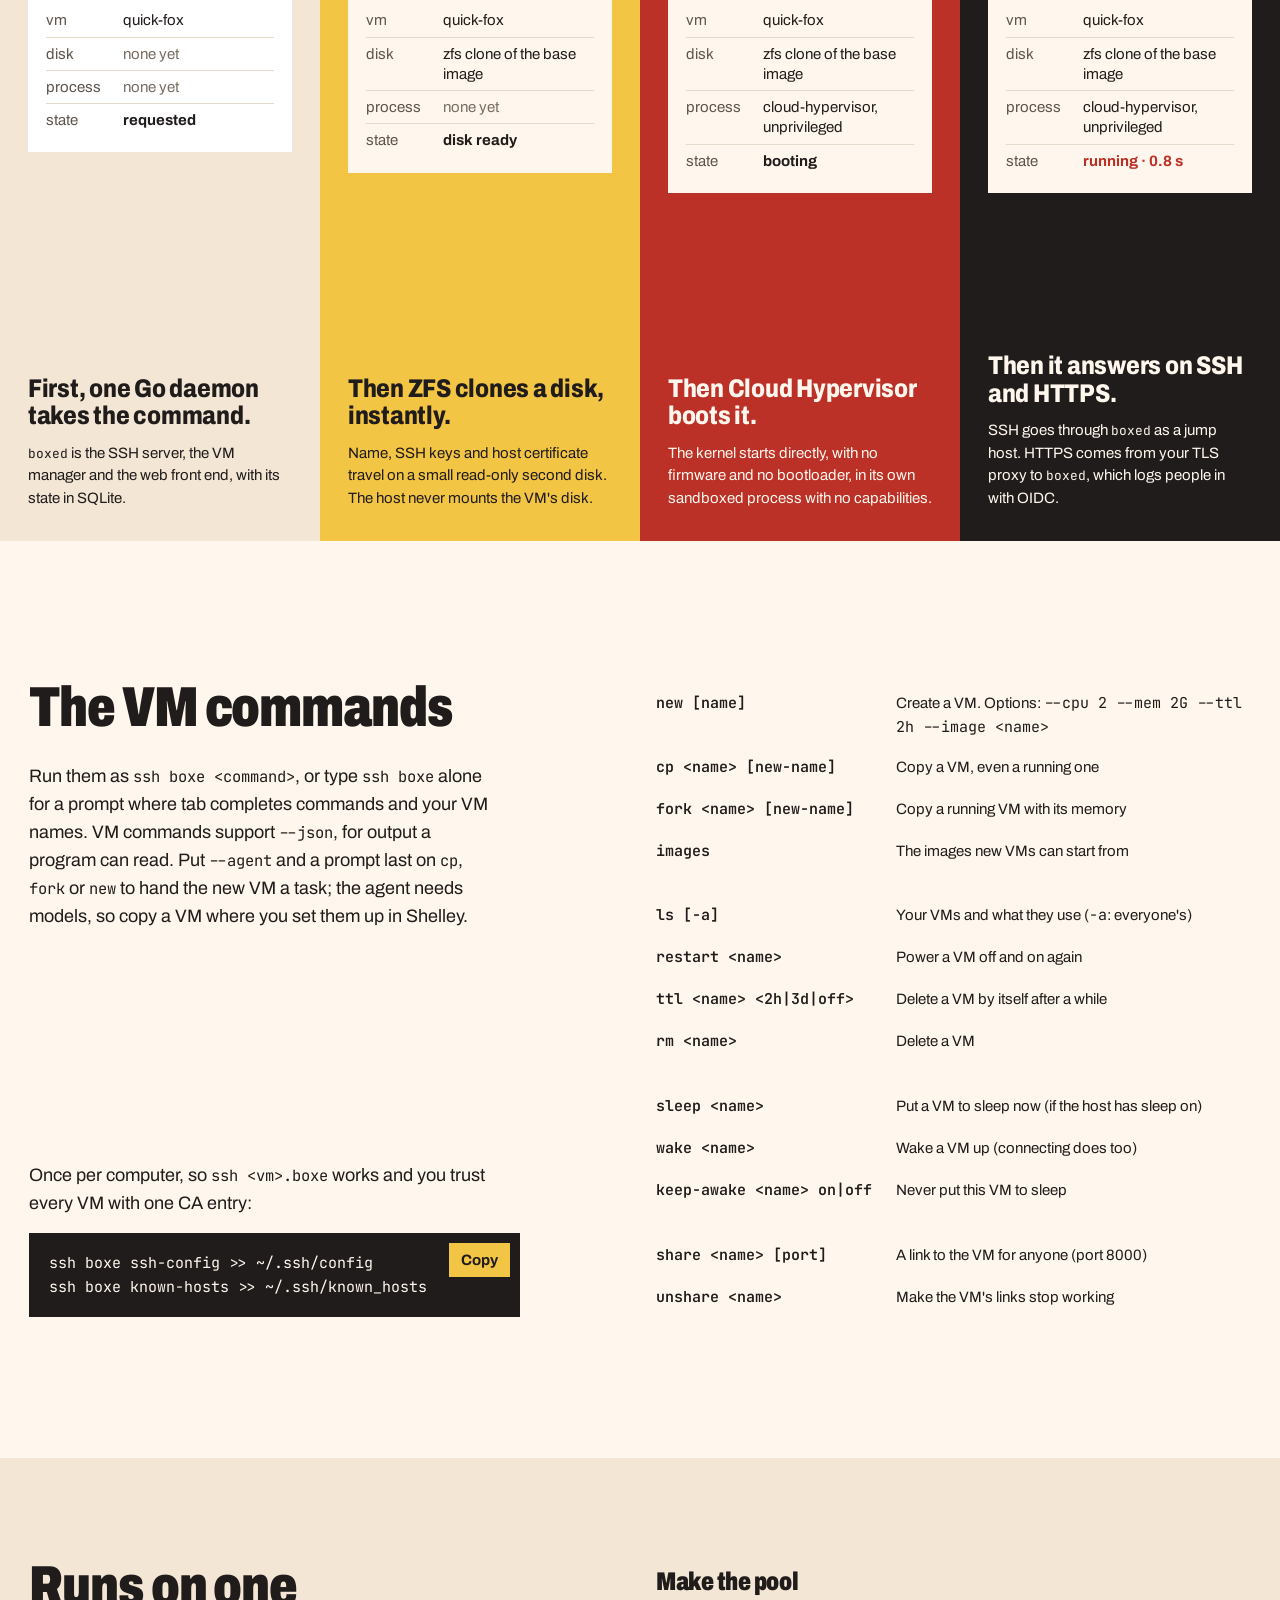
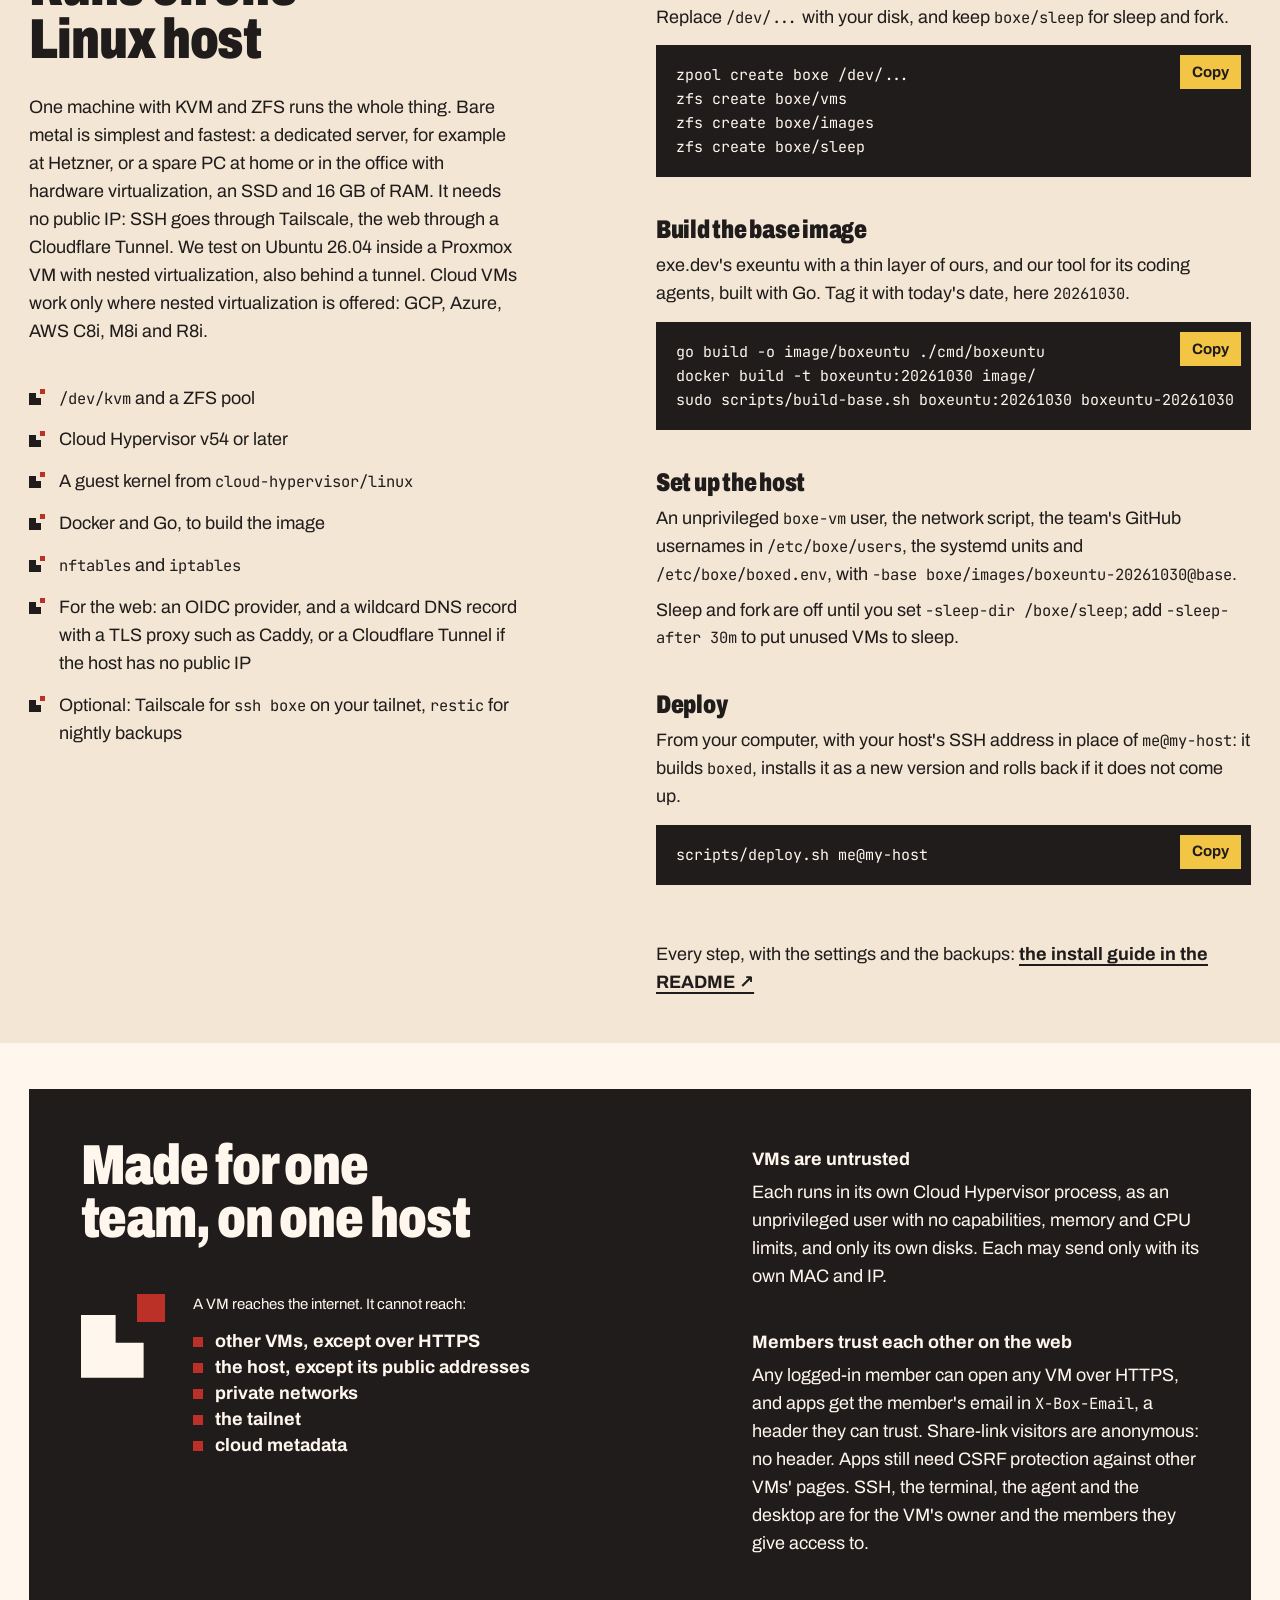
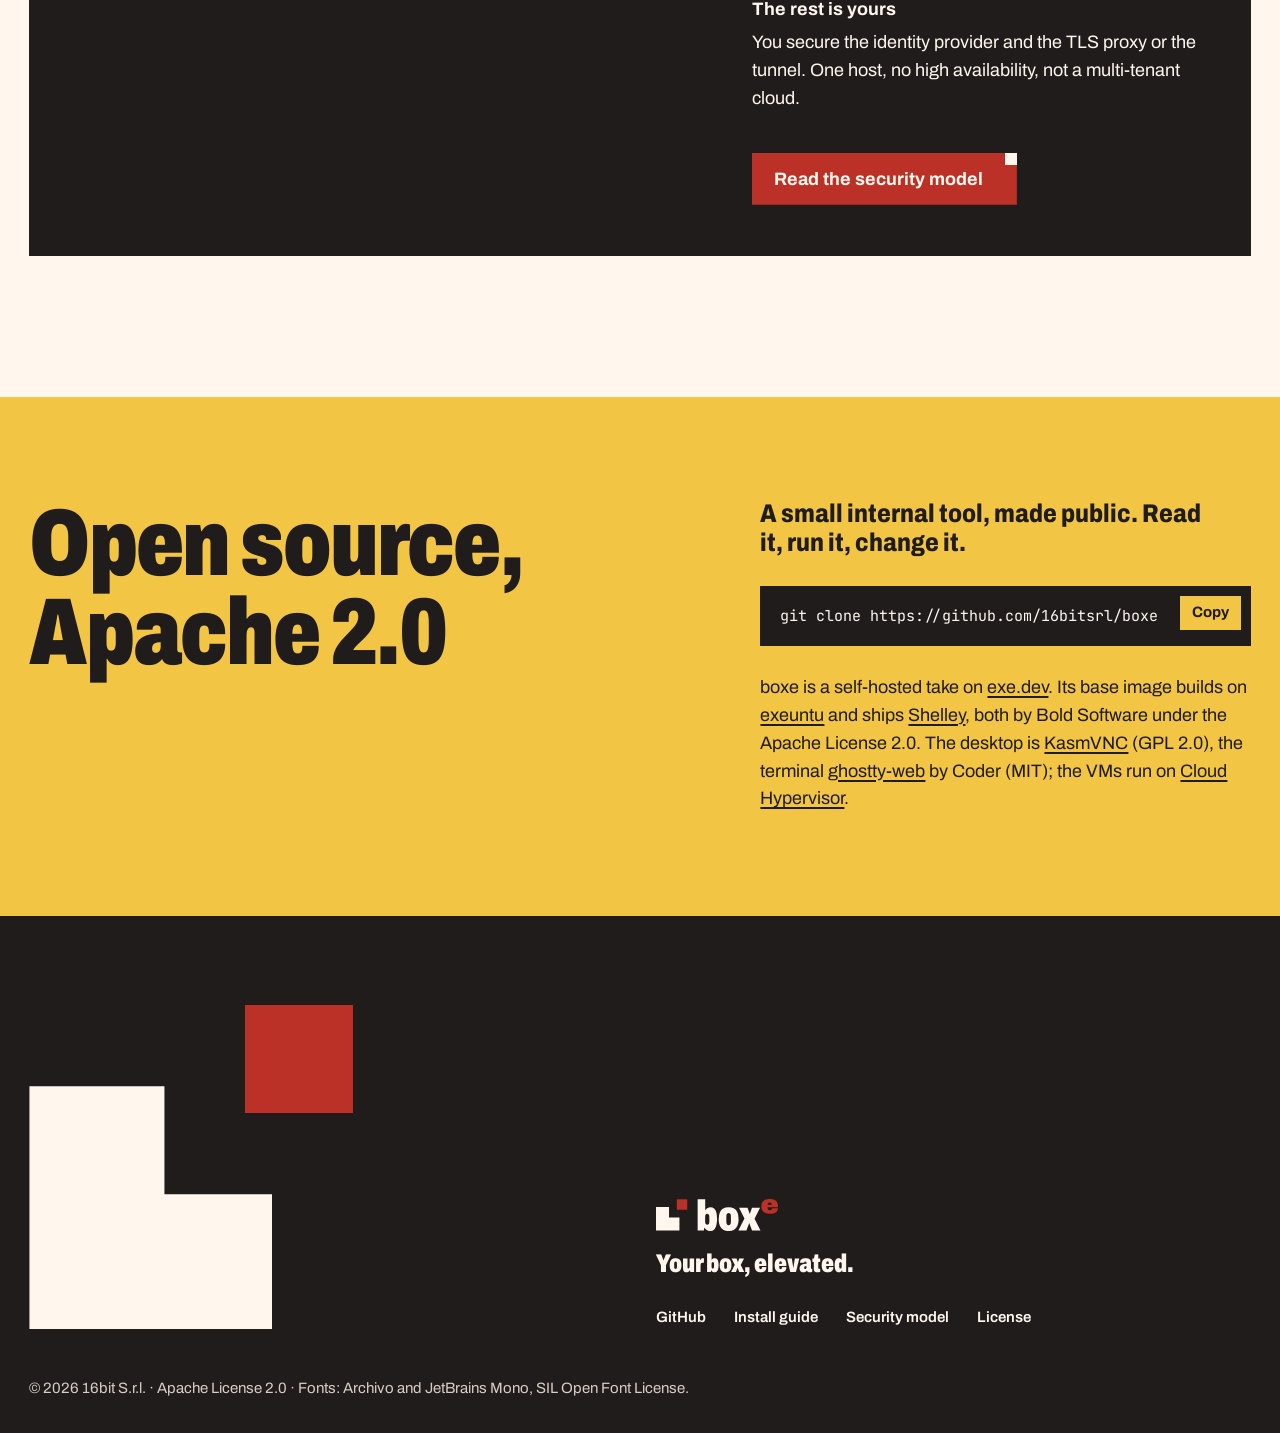
==== commit 22a94080: "README and site: the web terminal, the live panel, the host page's new checks" ====
--- a/site/index.html
+++ b/site/index.html
@@ -97,12 +97,22 @@
 
     <article class="tile t-desktop c-yellow">
       <code class="frag" data-ui aria-hidden="true">DISPLAY=:1</code>
-      <div class="cap"><h3>A desktop with Chrome</h3><p>In your browser, for the owner only. Agents can use it while you watch.</p></div>
+      <div class="cap"><h3>A desktop with Chrome</h3><p>In your browser, for the owner and who they let in. Agents can use it while you watch.</p></div>
     </article>
 
     <article class="tile t-ttl c-red">
       <code class="frag" data-ui aria-hidden="true">--ttl 2h</code>
       <div class="cap"><h3>Gone when you are done</h3><p>Give a VM a time to live and it deletes itself.</p></div>
+    </article>
+
+    <article class="tile t-term c-ink">
+      <code class="frag frag-url" data-ui aria-hidden="true"><span>quick-fox</span><span>--term</span></code>
+      <div class="cap"><h3>A terminal in your browser</h3><p>No SSH client to set up. Close the tab and the shell keeps running: open it again, or <code>scroll</code> into it over SSH, and you are where you left it.</p></div>
+    </article>
+
+    <article class="tile t-panel c-white">
+      <code class="frag" data-ui aria-hidden="true">1h 24h 7d</code>
+      <div class="cap"><h3>A panel that keeps up</h3><p>Your VMs with their CPU, RAM and disk, live, charted down to the last hour. Every button shows the <code>ssh boxe</code> command it runs.</p></div>
     </article>
   </div>
 </section>
@@ -332,7 +342,7 @@
       </div>
       <div>
         <h3>Members trust each other on the web</h3>
-        <p>Any logged-in member can open any VM over HTTPS, and apps get the member's email in <code>X-Box-Email</code>, a header they can trust. Share-link visitors are anonymous: no header. Apps still need CSRF protection against other VMs' pages. SSH, the agent and the desktop are for the VM's owner only.</p>
+        <p>Any logged-in member can open any VM over HTTPS, and apps get the member's email in <code>X-Box-Email</code>, a header they can trust. Share-link visitors are anonymous: no header. Apps still need CSRF protection against other VMs' pages. SSH, the terminal, the agent and the desktop are for the VM's owner and the members they give access to.</p>
       </div>
       <div>
         <h3>The rest is yours</h3>
@@ -351,7 +361,7 @@
 <pre><code>git clone https://github.com/16bitsrl/boxe</code></pre>
       <button class="copy" type="button" data-copy="git clone https://github.com/16bitsrl/boxe">Copy</button>
     </div>
-    <p class="credits">boxe is a self-hosted take on <a href="https://exe.dev">exe.dev</a>. Its base image builds on <a href="https://github.com/boldsoftware/exeuntu">exeuntu</a> and ships <a href="https://github.com/boldsoftware/shelley">Shelley</a>, both by Bold Software under the Apache License&nbsp;2.0. The desktop is <a href="https://github.com/kasmtech/KasmVNC">KasmVNC</a> (GPL&nbsp;2.0); the VMs run on <a href="https://www.cloudhypervisor.org">Cloud Hypervisor</a>.</p>
+    <p class="credits">boxe is a self-hosted take on <a href="https://exe.dev">exe.dev</a>. Its base image builds on <a href="https://github.com/boldsoftware/exeuntu">exeuntu</a> and ships <a href="https://github.com/boldsoftware/shelley">Shelley</a>, both by Bold Software under the Apache License&nbsp;2.0. The desktop is <a href="https://github.com/kasmtech/KasmVNC">KasmVNC</a> (GPL&nbsp;2.0), the terminal <a href="https://github.com/coder/ghostty-web">ghostty-web</a> by Coder (MIT); the VMs run on <a href="https://www.cloudhypervisor.org">Cloud Hypervisor</a>.</p>
   </div>
 </section>
 
--- a/site/style.css
+++ b/site/style.css
@@ -247,6 +247,8 @@
 .t-sleep { grid-column: 1 / 7; grid-row: 7 / 9; }
 .t-desktop { grid-column: 7 / 10; grid-row: 7 / 9; }
 .t-ttl { grid-column: 10 / 13; grid-row: 7 / 9; }
+.t-term { grid-column: 1 / 7; grid-row: 9 / 11; }
+.t-panel { grid-column: 7 / 13; grid-row: 9 / 11; }
 
 .c-ink { background: var(--ink); color: var(--paper); }
 .c-red { background: var(--red); color: var(--paper); }
@@ -277,6 +279,10 @@
 .t-sleep .frag { font-size: 54px; top: 16px; color: var(--paper-soft); }
 .t-desktop .frag { font-size: 50px; top: 18px; }
 .t-ttl .frag { font-size: 58px; top: 14px; }
+.t-term .frag { font-size: 44px; line-height: 1.05; top: 16px; color: var(--paper-soft); }
+.t-term .frag span { display: inline; }
+.t-term .frag span:nth-child(2) { color: var(--yellow); }
+.t-panel .frag { font-size: 50px; top: 16px; color: var(--soft); }
 
 .cap { position: absolute; left: 20px; right: 20px; bottom: 18px; }
 .cap h3 { font-size: var(--s-body); }
@@ -570,6 +576,8 @@
   .t-sleep { grid-column: 1 / 13; grid-row: auto / span 2; }
   .t-desktop { grid-column: 1 / 7; grid-row: auto / span 2; }
   .t-ttl { grid-column: 7 / 13; grid-row: auto / span 2; }
+  .t-term { grid-column: 1 / 7; grid-row: auto / span 2; }
+  .t-panel { grid-column: 7 / 13; grid-row: auto / span 2; }
   .demo-text, .term { grid-column: 1 / 13; }
   .demo-text h2 { max-width: none; }
   .term { margin-top: 40px; }
@@ -603,12 +611,13 @@
   .motif-host { padding: 18px 16px 20px; }
   .motif-term { font-size: 13px; }
   .board { grid-template-columns: 1fr; grid-auto-rows: auto; gap: 6px; }
-  .tile, .t-head, .t-fork, .t-share, .t-linux, .t-https, .t-agent, .t-sleep, .t-desktop, .t-ttl { grid-column: 1; grid-row: auto; min-height: 236px; }
+  .tile, .t-head, .t-fork, .t-share, .t-linux, .t-https, .t-agent, .t-sleep, .t-desktop, .t-ttl, .t-term, .t-panel { grid-column: 1; grid-row: auto; min-height: 236px; }
   .t-head { min-height: 0; padding-bottom: 20px; }
   .t-linux, .t-https, .t-agent { min-height: 320px; }
   .frag { font-size: 40px; }
   .t-linux .frag { font-size: 21px; }
-  .t-sleep .frag, .t-ttl .frag, .t-desktop .frag { font-size: 44px; }
+  .t-sleep .frag, .t-ttl .frag, .t-desktop .frag, .t-panel .frag { font-size: 44px; }
+  .t-term .frag { font-size: 34px; }
   .t-https .frag, .t-agent .frag { font-size: 44px; }
   .cap h3 { font-size: 18px; }
   .cap p { font-size: 15px; }
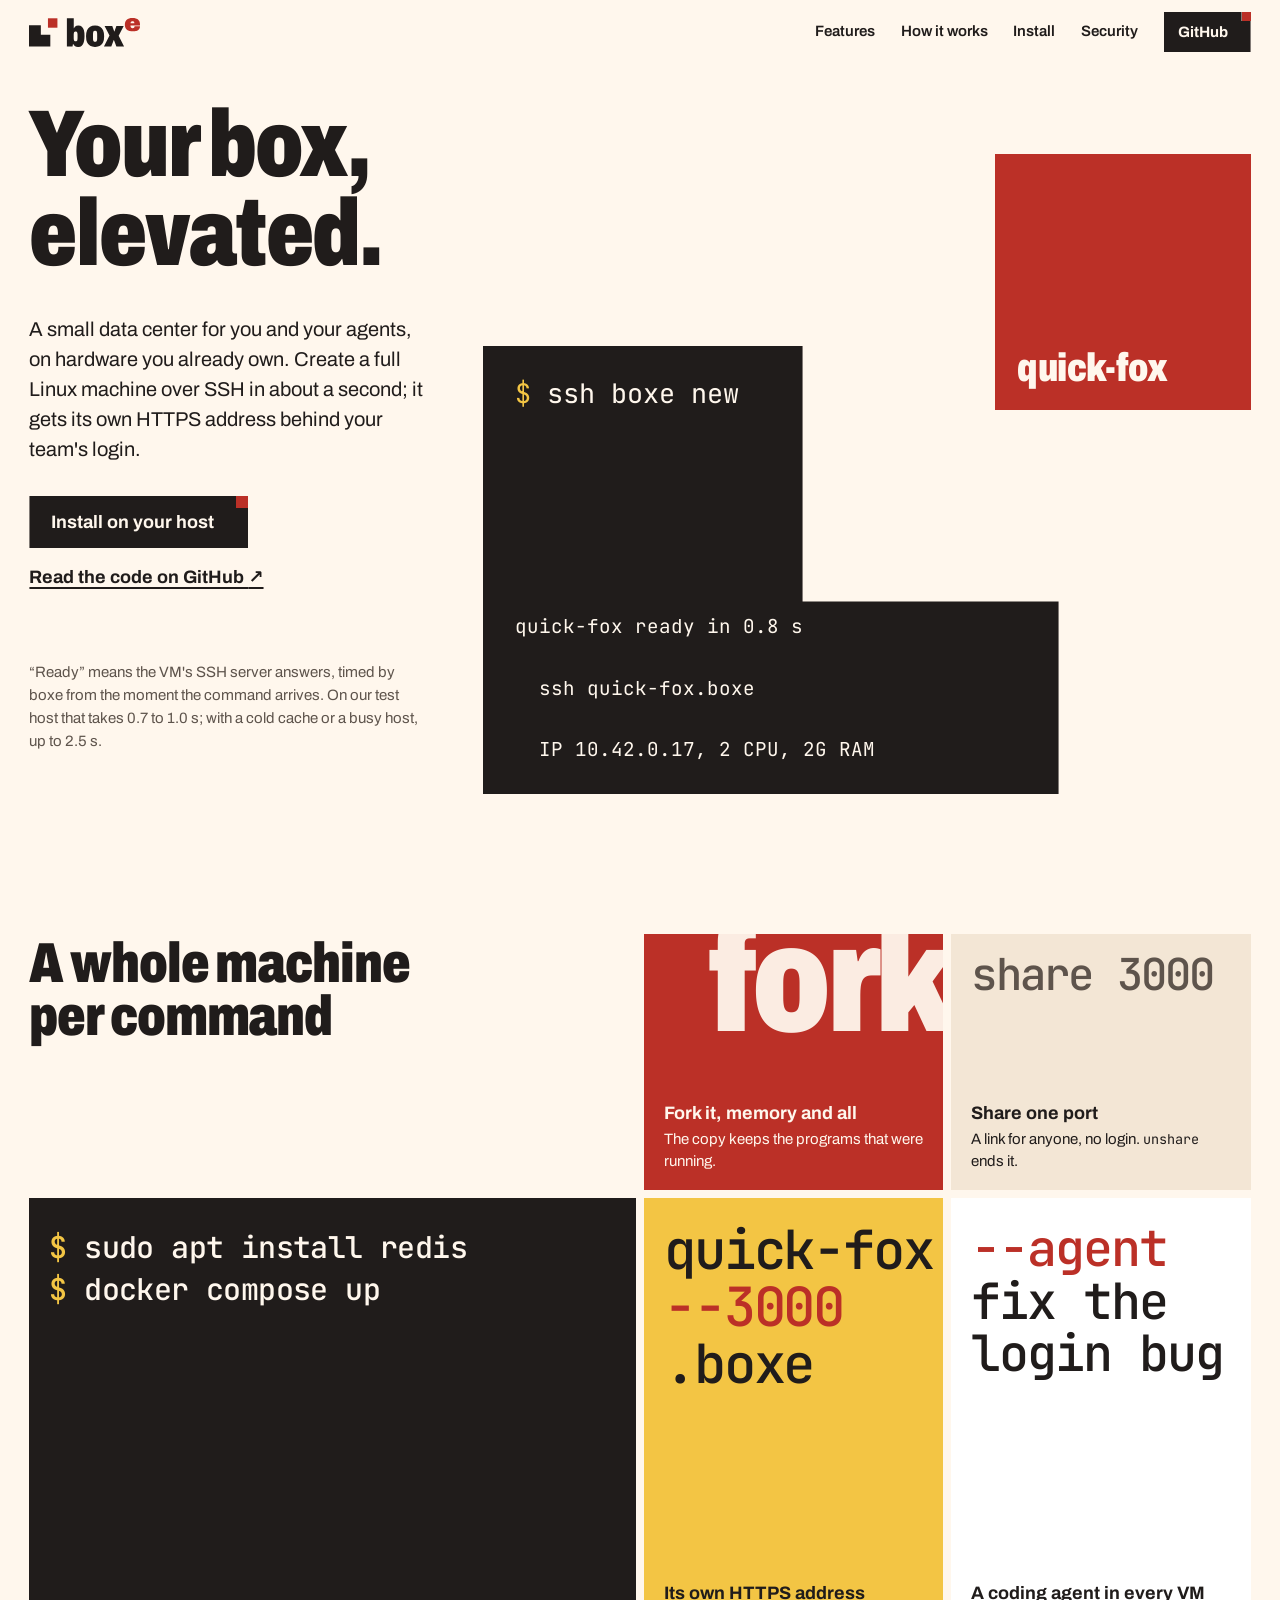
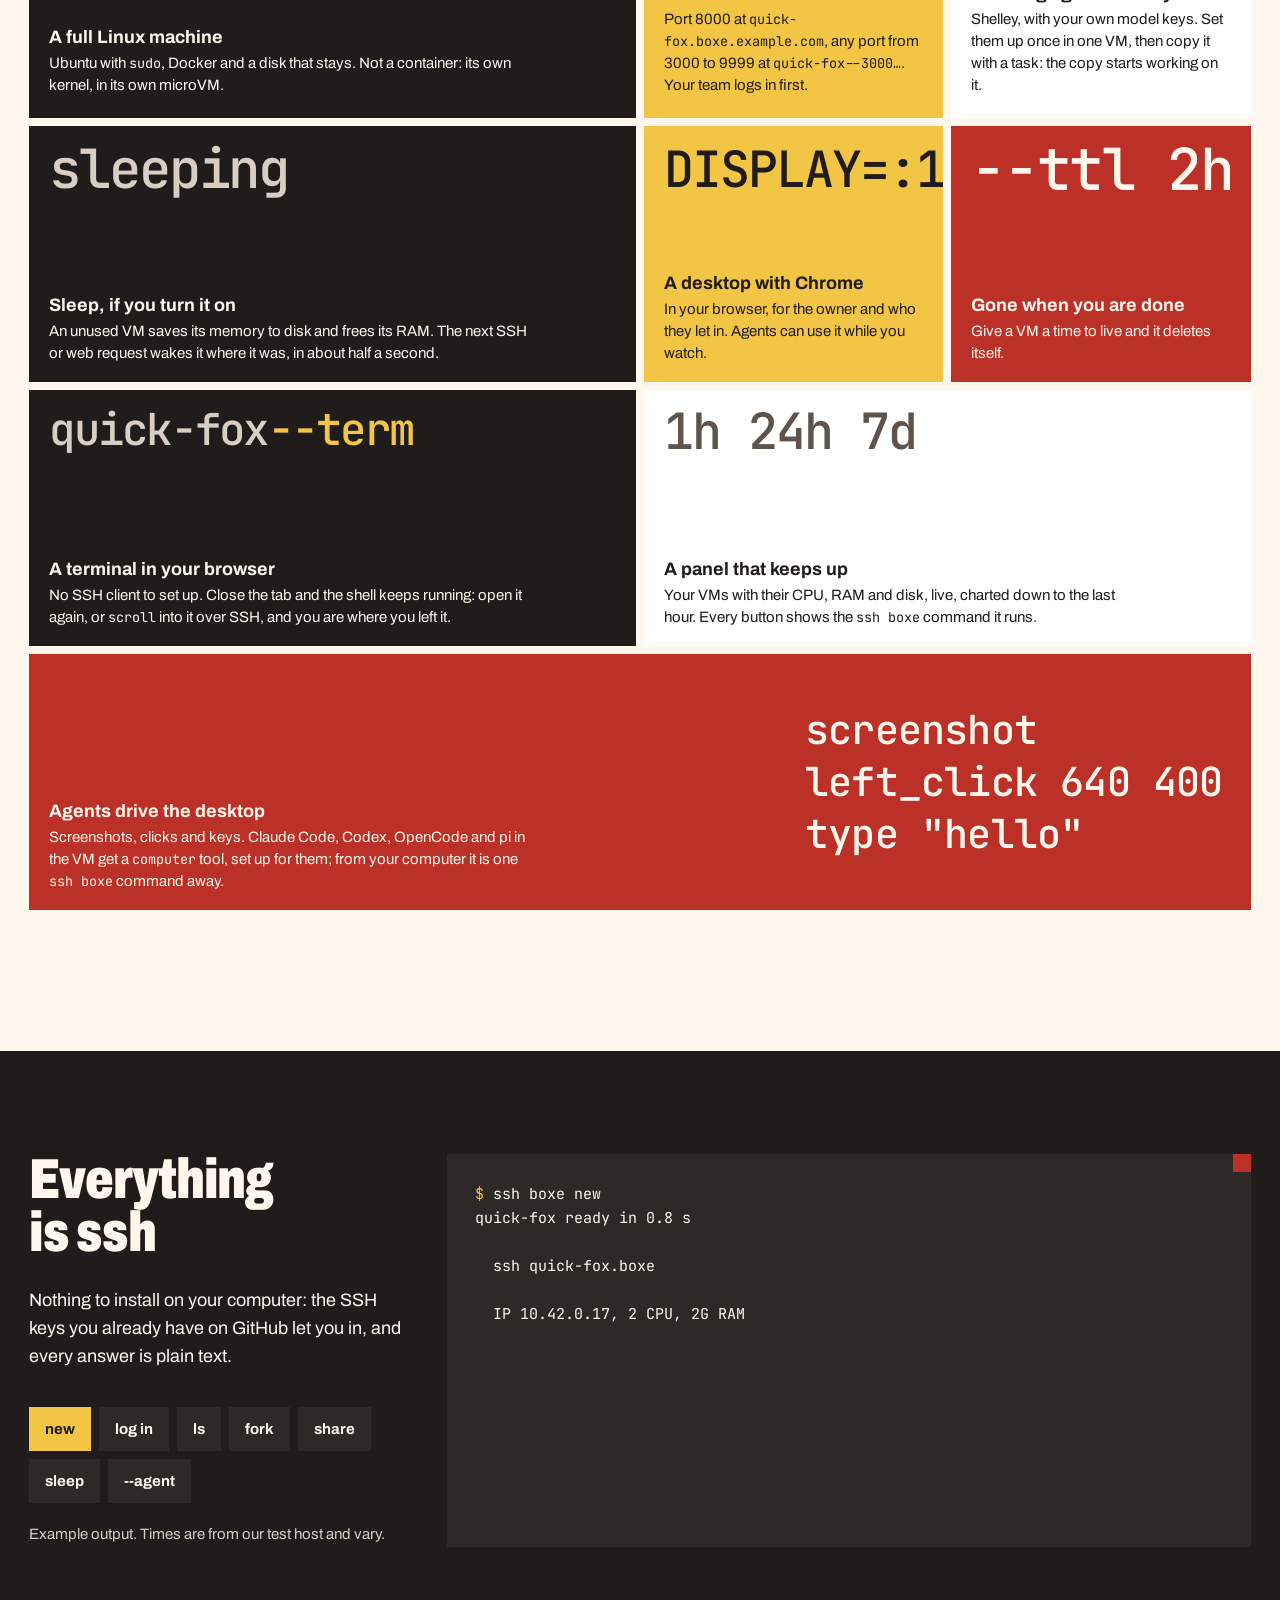
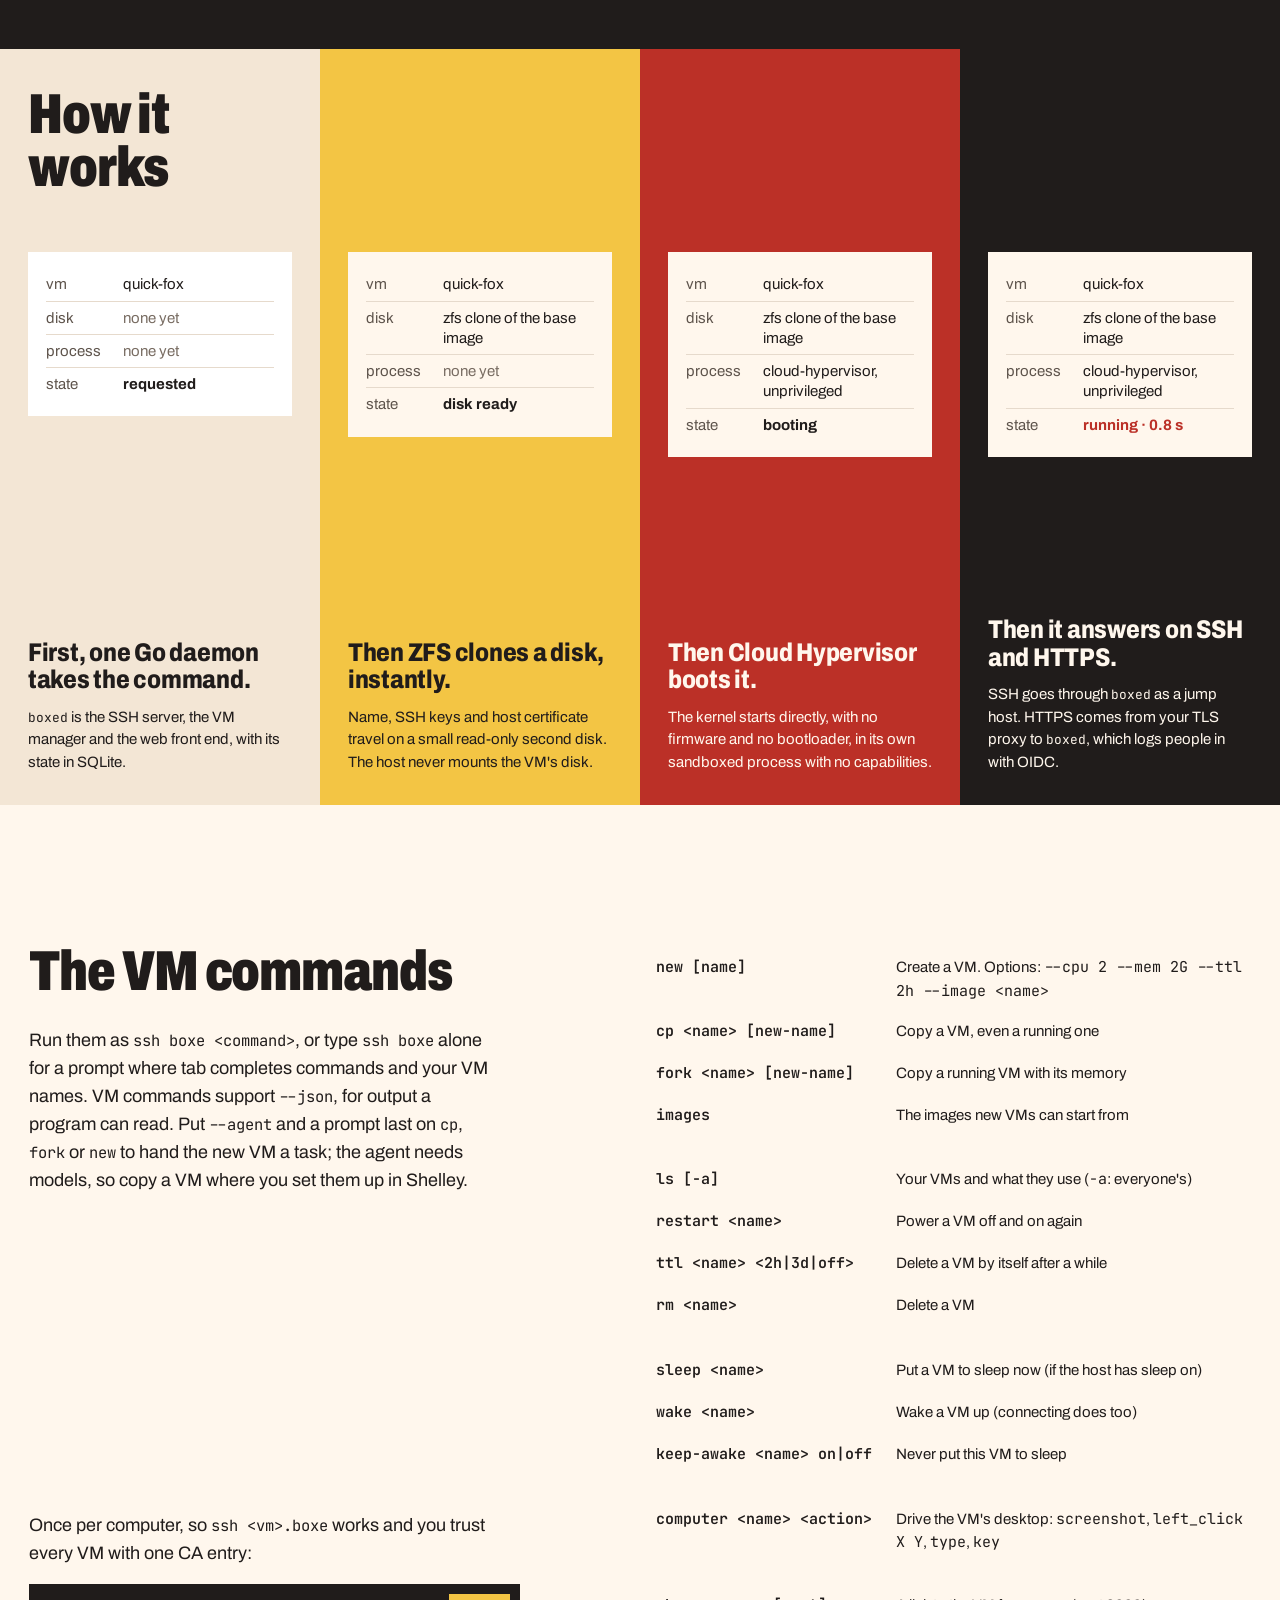
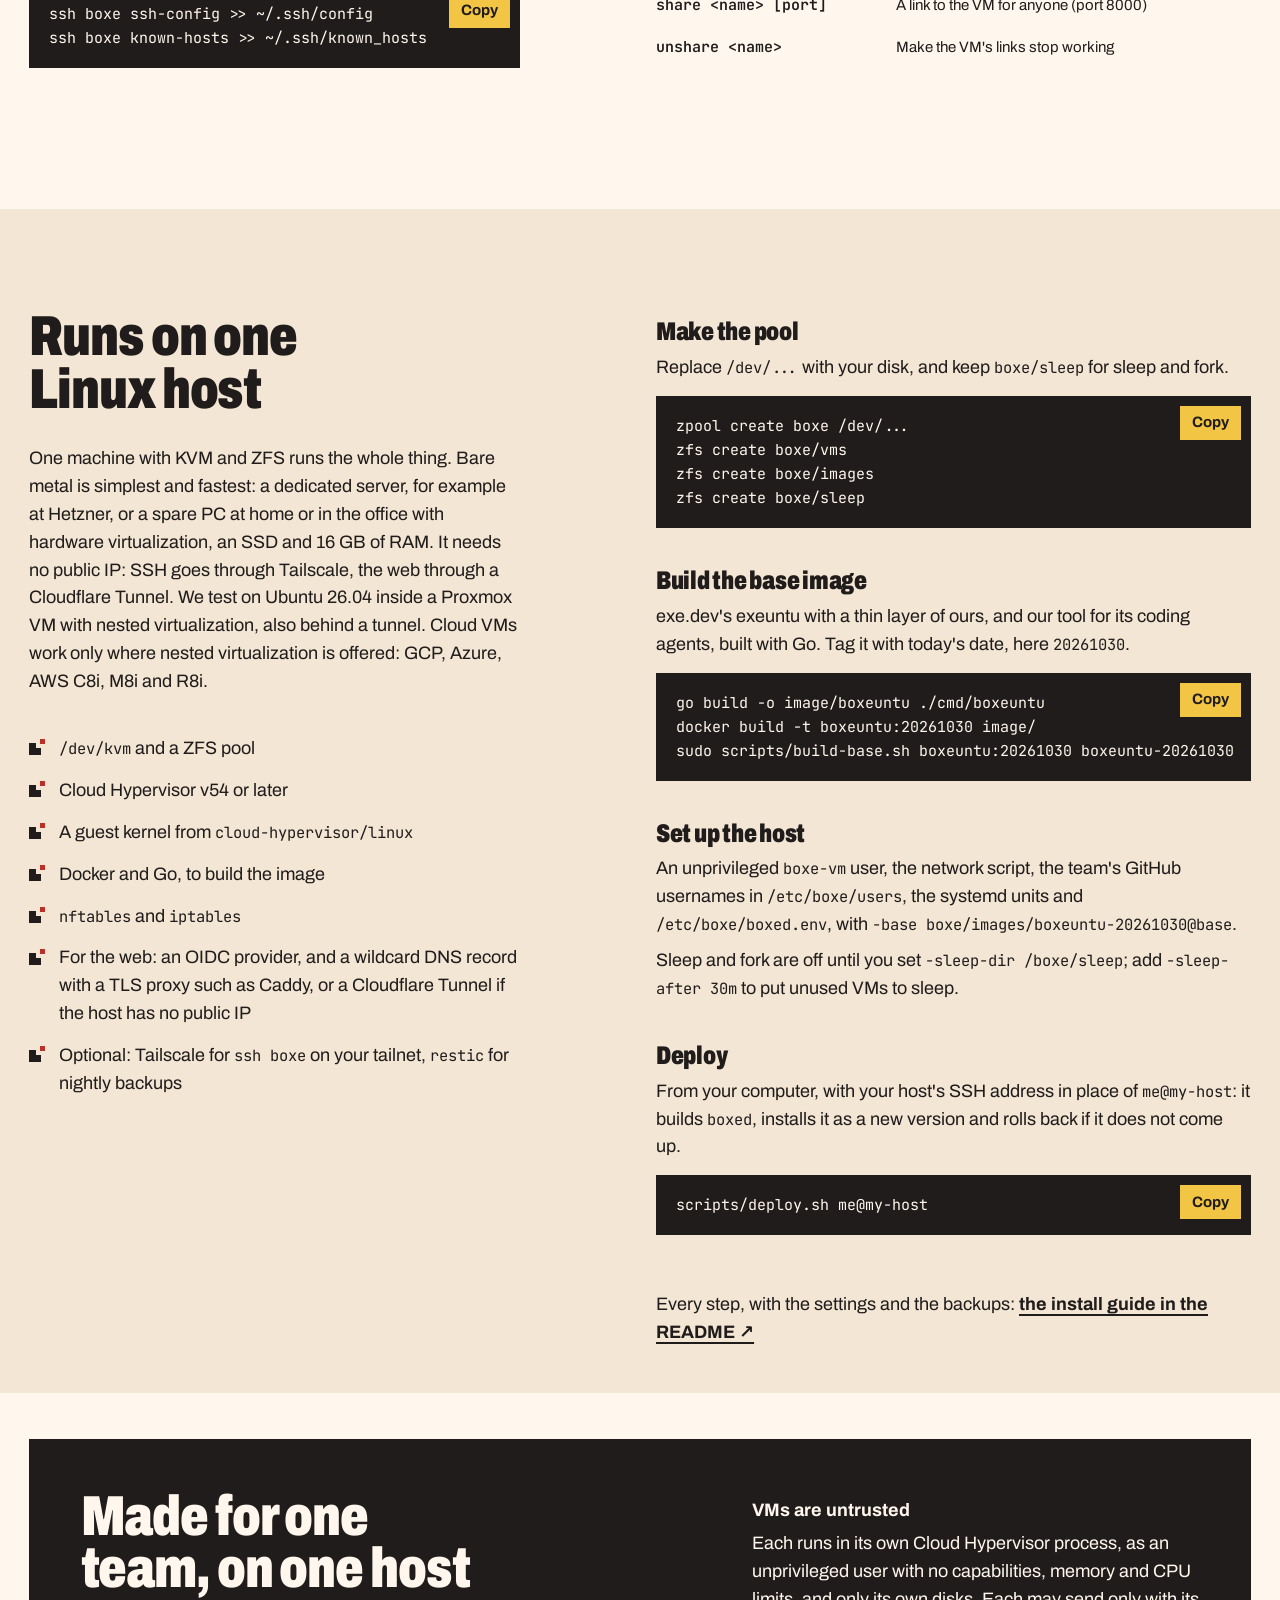
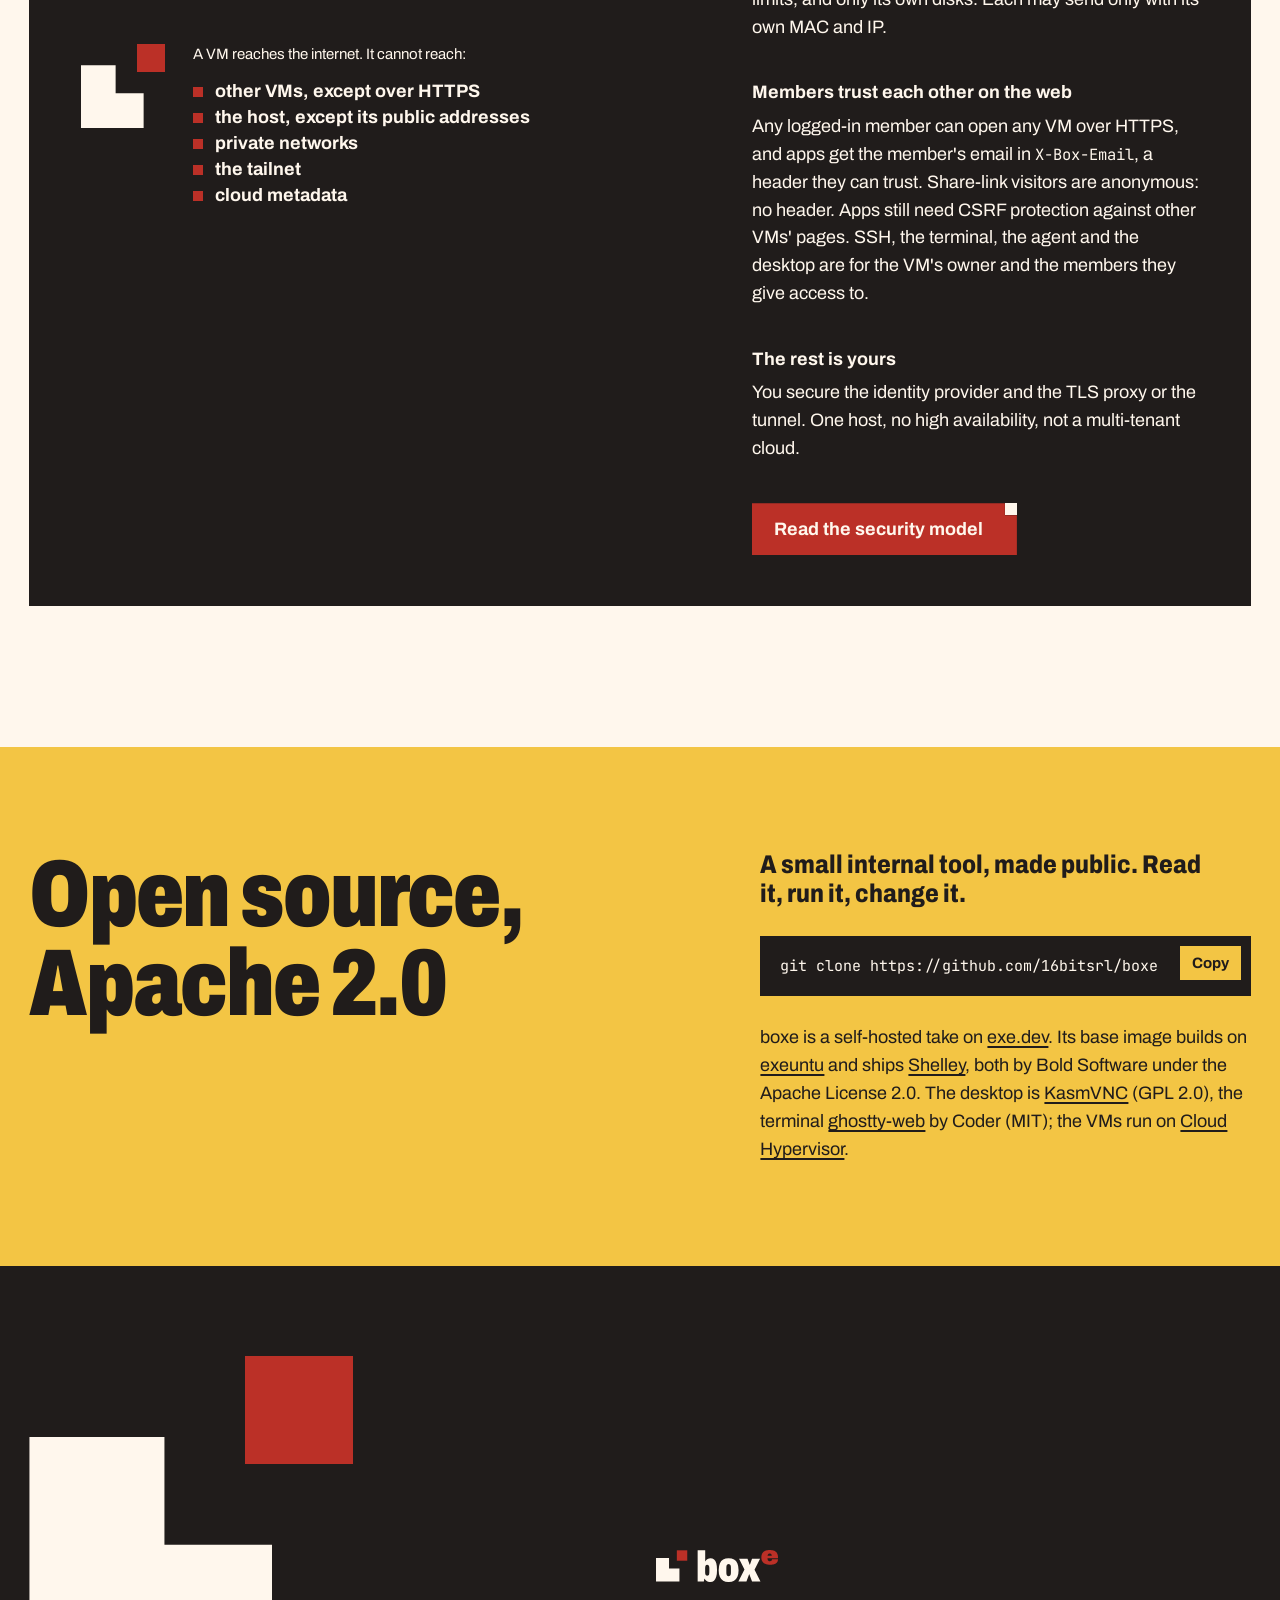
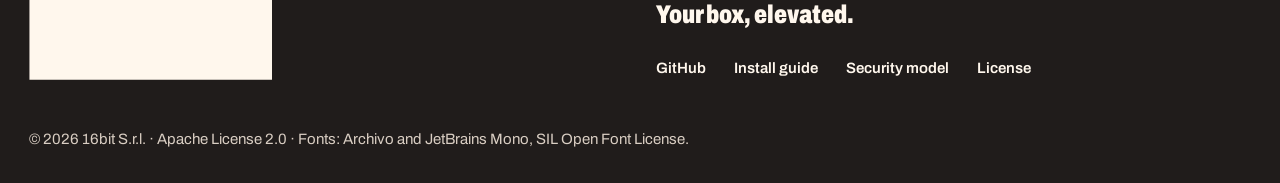
==== commit cd9f8424: "Changelog and v0.1.0; site: computer use" ====
--- a/site/index.html
+++ b/site/index.html
@@ -114,6 +114,11 @@
       <code class="frag" data-ui aria-hidden="true">1h 24h 7d</code>
       <div class="cap"><h3>A panel that keeps up</h3><p>Your VMs with their CPU, RAM and disk, live, charted down to the last hour. Every button shows the <code>ssh boxe</code> command it runs.</p></div>
     </article>
+
+    <article class="tile t-computer c-red">
+      <code class="frag frag-lines" data-ui aria-hidden="true"><span>screenshot</span><span>left_click 640 400</span><span>type "hello"</span></code>
+      <div class="cap"><h3>Agents drive the desktop</h3><p>Screenshots, clicks and keys. Claude Code, Codex, OpenCode and pi in the VM get a <code>computer</code> tool, set up for them; from your computer it is one <code>ssh boxe</code> command away.</p></div>
+    </article>
   </div>
 </section>
 
@@ -257,6 +262,7 @@
         <tr class="gap"><th scope="row"><code>sleep &lt;name&gt;</code></th><td>Put a VM to sleep now (if the host has sleep on)</td></tr>
         <tr><th scope="row"><code>wake &lt;name&gt;</code></th><td>Wake a VM up (connecting does too)</td></tr>
         <tr><th scope="row"><code>keep-awake &lt;name&gt; on|off</code></th><td>Never put this VM to sleep</td></tr>
+        <tr class="gap"><th scope="row"><code>computer &lt;name&gt; &lt;action&gt;</code></th><td>Drive the VM's desktop: <code>screenshot</code>, <code>left_click X Y</code>, <code>type</code>, <code>key</code></td></tr>
         <tr class="gap"><th scope="row"><code>share &lt;name&gt; [port]</code></th><td>A link to the VM for anyone (port 8000)</td></tr>
         <tr><th scope="row"><code>unshare &lt;name&gt;</code></th><td>Make the VM's links stop working</td></tr>
       </tbody>
--- a/site/style.css
+++ b/site/style.css
@@ -249,6 +249,7 @@
 .t-ttl { grid-column: 10 / 13; grid-row: 7 / 9; }
 .t-term { grid-column: 1 / 7; grid-row: 9 / 11; }
 .t-panel { grid-column: 7 / 13; grid-row: 9 / 11; }
+.t-computer { grid-column: 1 / 13; grid-row: 11 / 13; }
 
 .c-ink { background: var(--ink); color: var(--paper); }
 .c-red { background: var(--red); color: var(--paper); }
@@ -266,6 +267,7 @@
   transition: transform .5s var(--ease);
 }
 .tile:hover .frag { transform: translateX(-.25em); }
+.tile.t-computer:hover .frag { transform: translate(-.25em, -50%); }
 .t-fork .frag { font: 900 clamp(110px, 12vw, 190px)/.8 var(--display); font-stretch: 75%; left: auto; right: -.06em; top: -.1em; letter-spacing: -.03em; opacity: .95; }
 .t-share .frag { font-size: 44px; top: 18px; color: var(--soft); }
 .t-linux .frag { top: 28px; font-size: 30px; line-height: 1.4; letter-spacing: -.02em; }
@@ -283,6 +285,7 @@
 .t-term .frag span { display: inline; }
 .t-term .frag span:nth-child(2) { color: var(--yellow); }
 .t-panel .frag { font-size: 50px; top: 16px; color: var(--soft); }
+.t-computer .frag { top: 50%; left: auto; right: 28px; transform: translateY(-50%); font-size: 40px; line-height: 1.3; letter-spacing: -.02em; }
 
 .cap { position: absolute; left: 20px; right: 20px; bottom: 18px; }
 .cap h3 { font-size: var(--s-body); }
@@ -578,6 +581,7 @@
   .t-ttl { grid-column: 7 / 13; grid-row: auto / span 2; }
   .t-term { grid-column: 1 / 7; grid-row: auto / span 2; }
   .t-panel { grid-column: 7 / 13; grid-row: auto / span 2; }
+  .t-computer { grid-column: 1 / 13; grid-row: auto / span 3; }
   .demo-text, .term { grid-column: 1 / 13; }
   .demo-text h2 { max-width: none; }
   .term { margin-top: 40px; }
@@ -611,11 +615,13 @@
   .motif-host { padding: 18px 16px 20px; }
   .motif-term { font-size: 13px; }
   .board { grid-template-columns: 1fr; grid-auto-rows: auto; gap: 6px; }
-  .tile, .t-head, .t-fork, .t-share, .t-linux, .t-https, .t-agent, .t-sleep, .t-desktop, .t-ttl, .t-term, .t-panel { grid-column: 1; grid-row: auto; min-height: 236px; }
+  .tile, .t-head, .t-fork, .t-share, .t-linux, .t-https, .t-agent, .t-sleep, .t-desktop, .t-ttl, .t-term, .t-panel, .t-computer { grid-column: 1; grid-row: auto; min-height: 236px; }
   .t-head { min-height: 0; padding-bottom: 20px; }
   .t-linux, .t-https, .t-agent { min-height: 320px; }
   .frag { font-size: 40px; }
   .t-linux .frag { font-size: 21px; }
+  .t-computer { min-height: 330px; }
+  .t-computer .frag, .tile.t-computer:hover .frag { top: 24px; left: 24px; right: auto; transform: none; font-size: 30px; }
   .t-sleep .frag, .t-ttl .frag, .t-desktop .frag, .t-panel .frag { font-size: 44px; }
   .t-term .frag { font-size: 34px; }
   .t-https .frag, .t-agent .frag { font-size: 44px; }
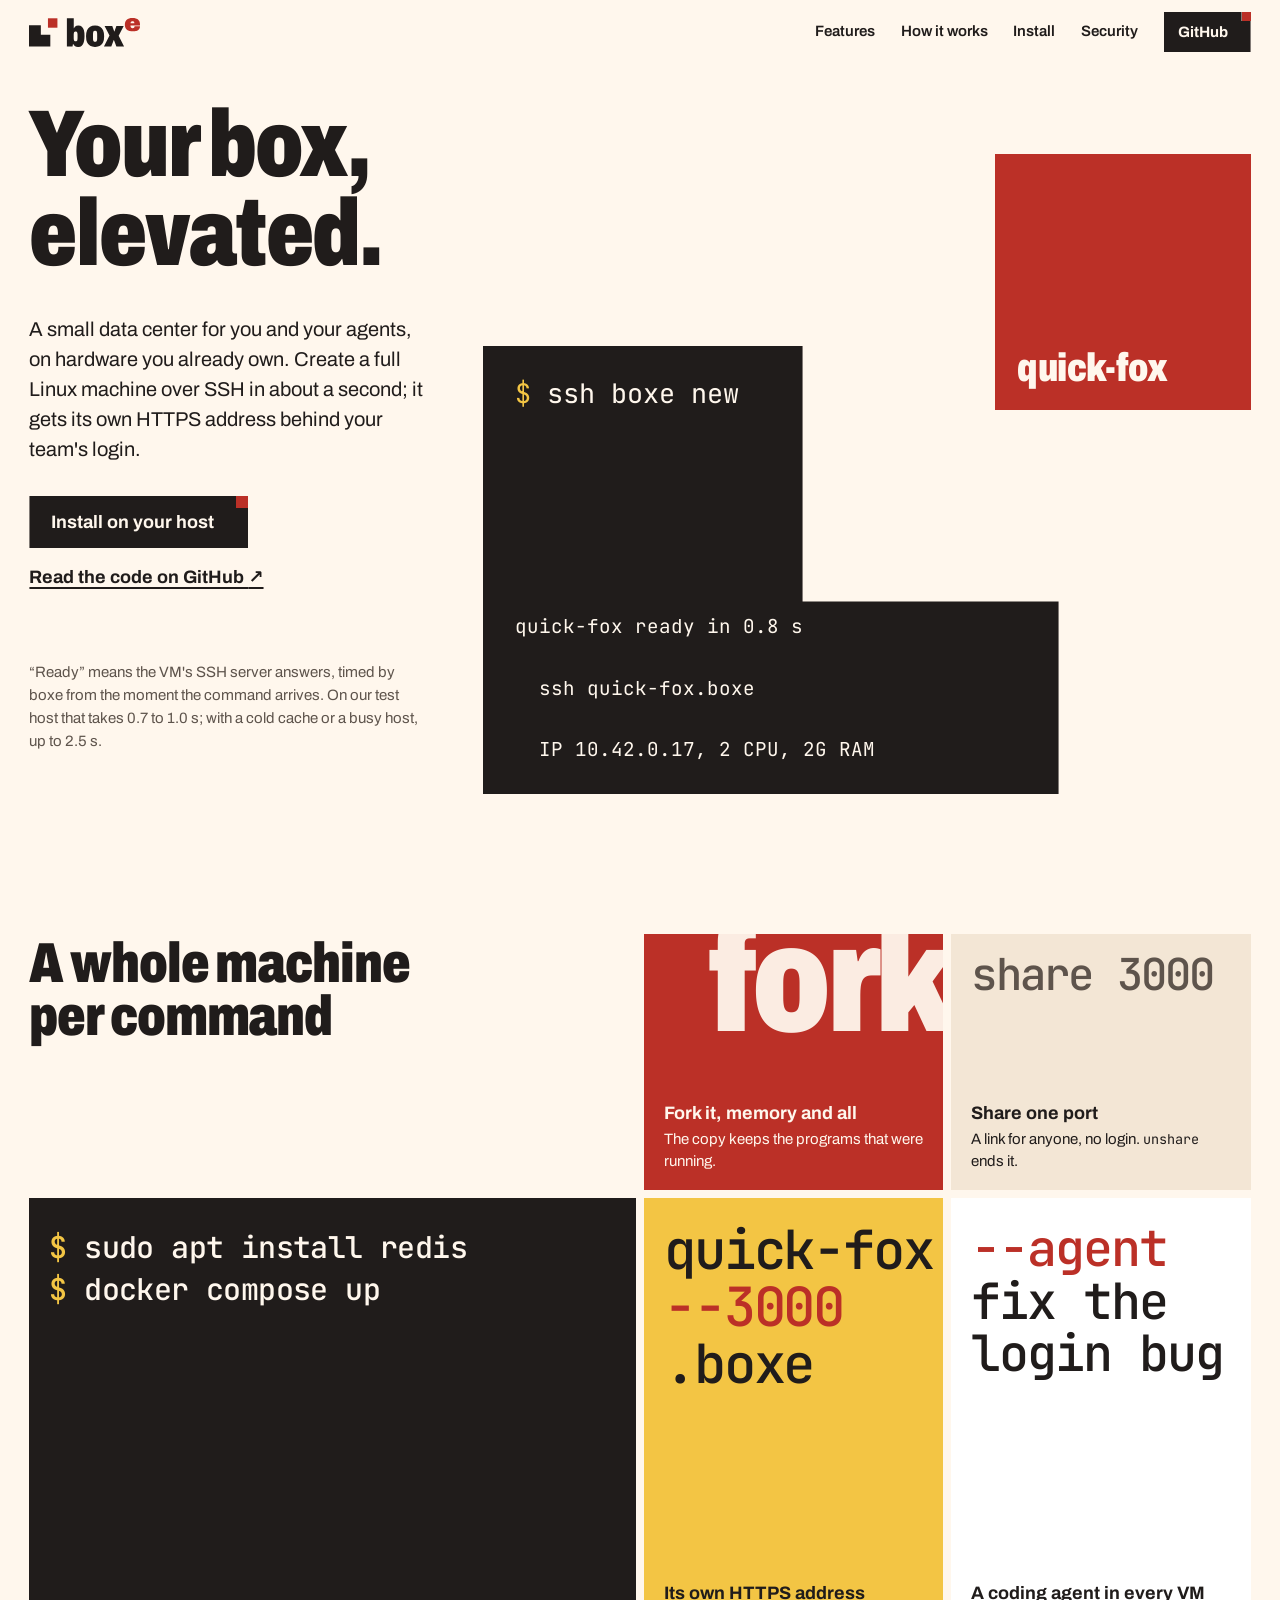
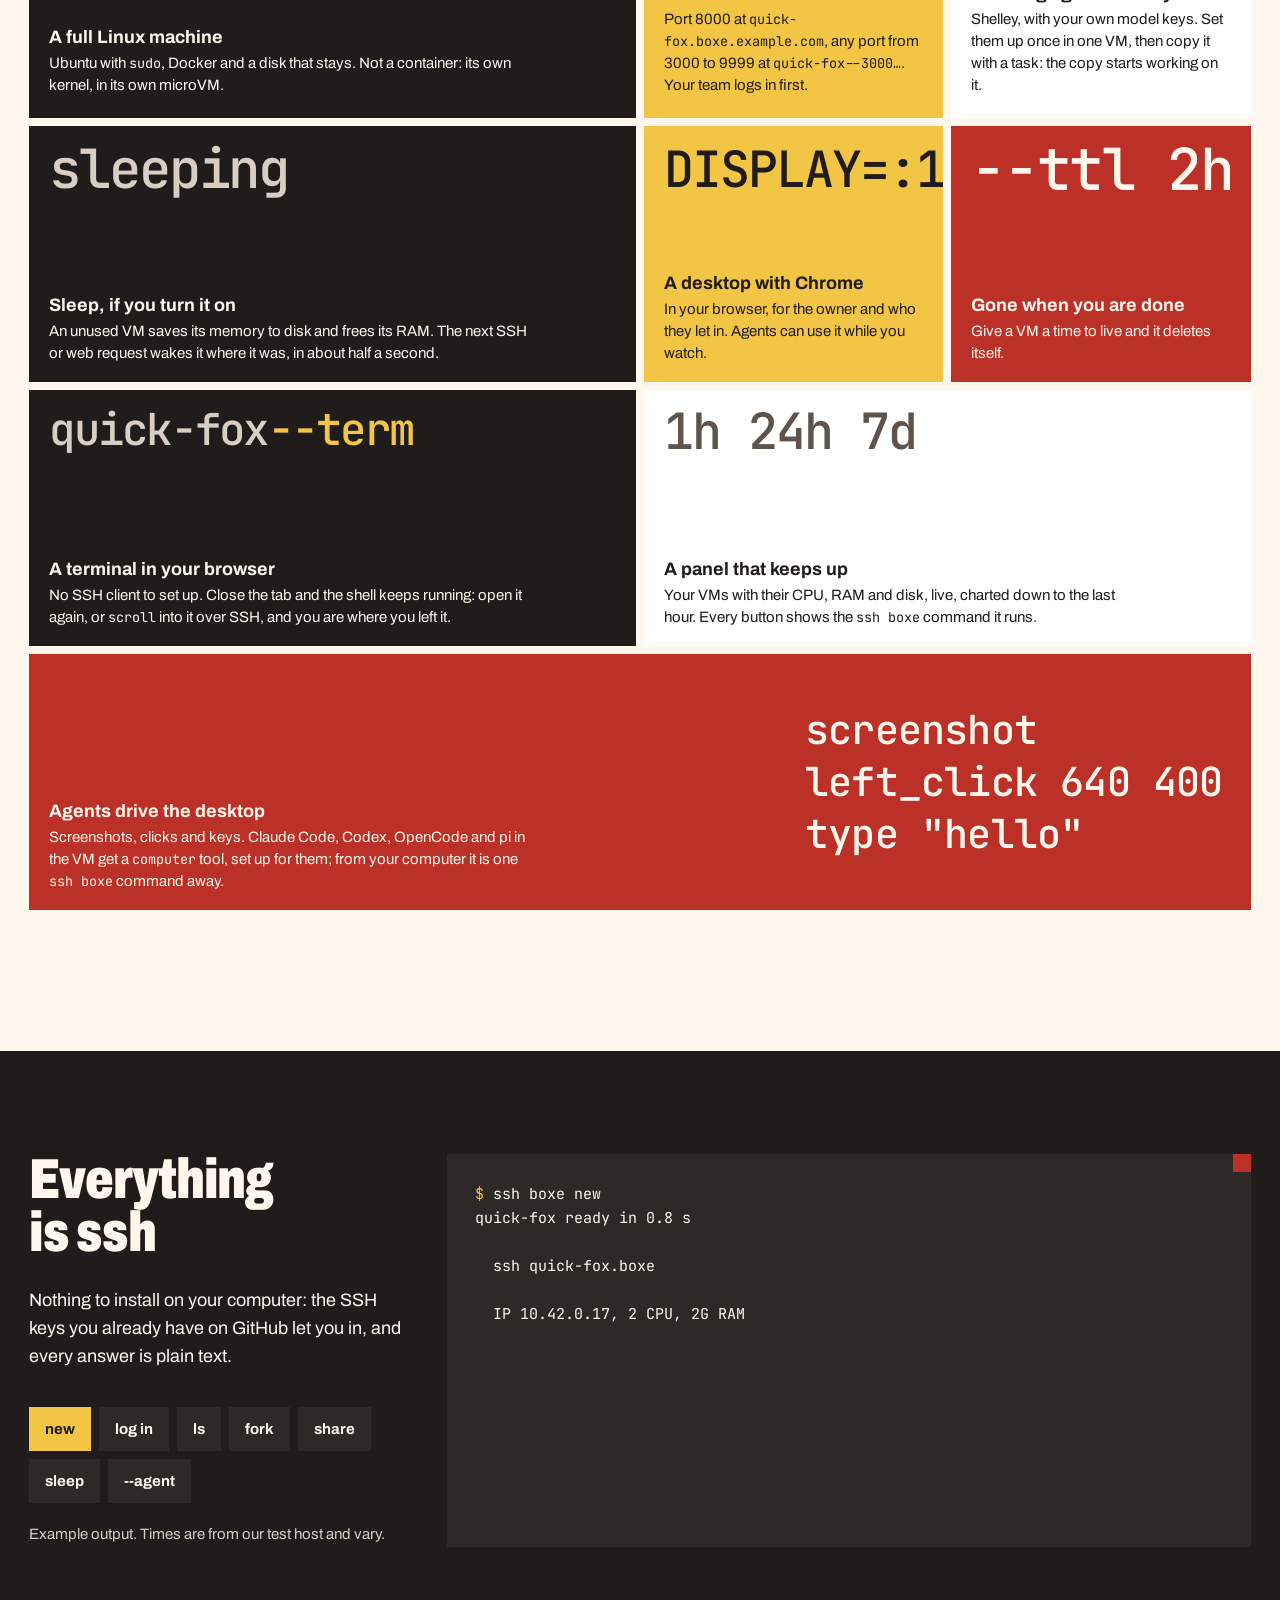
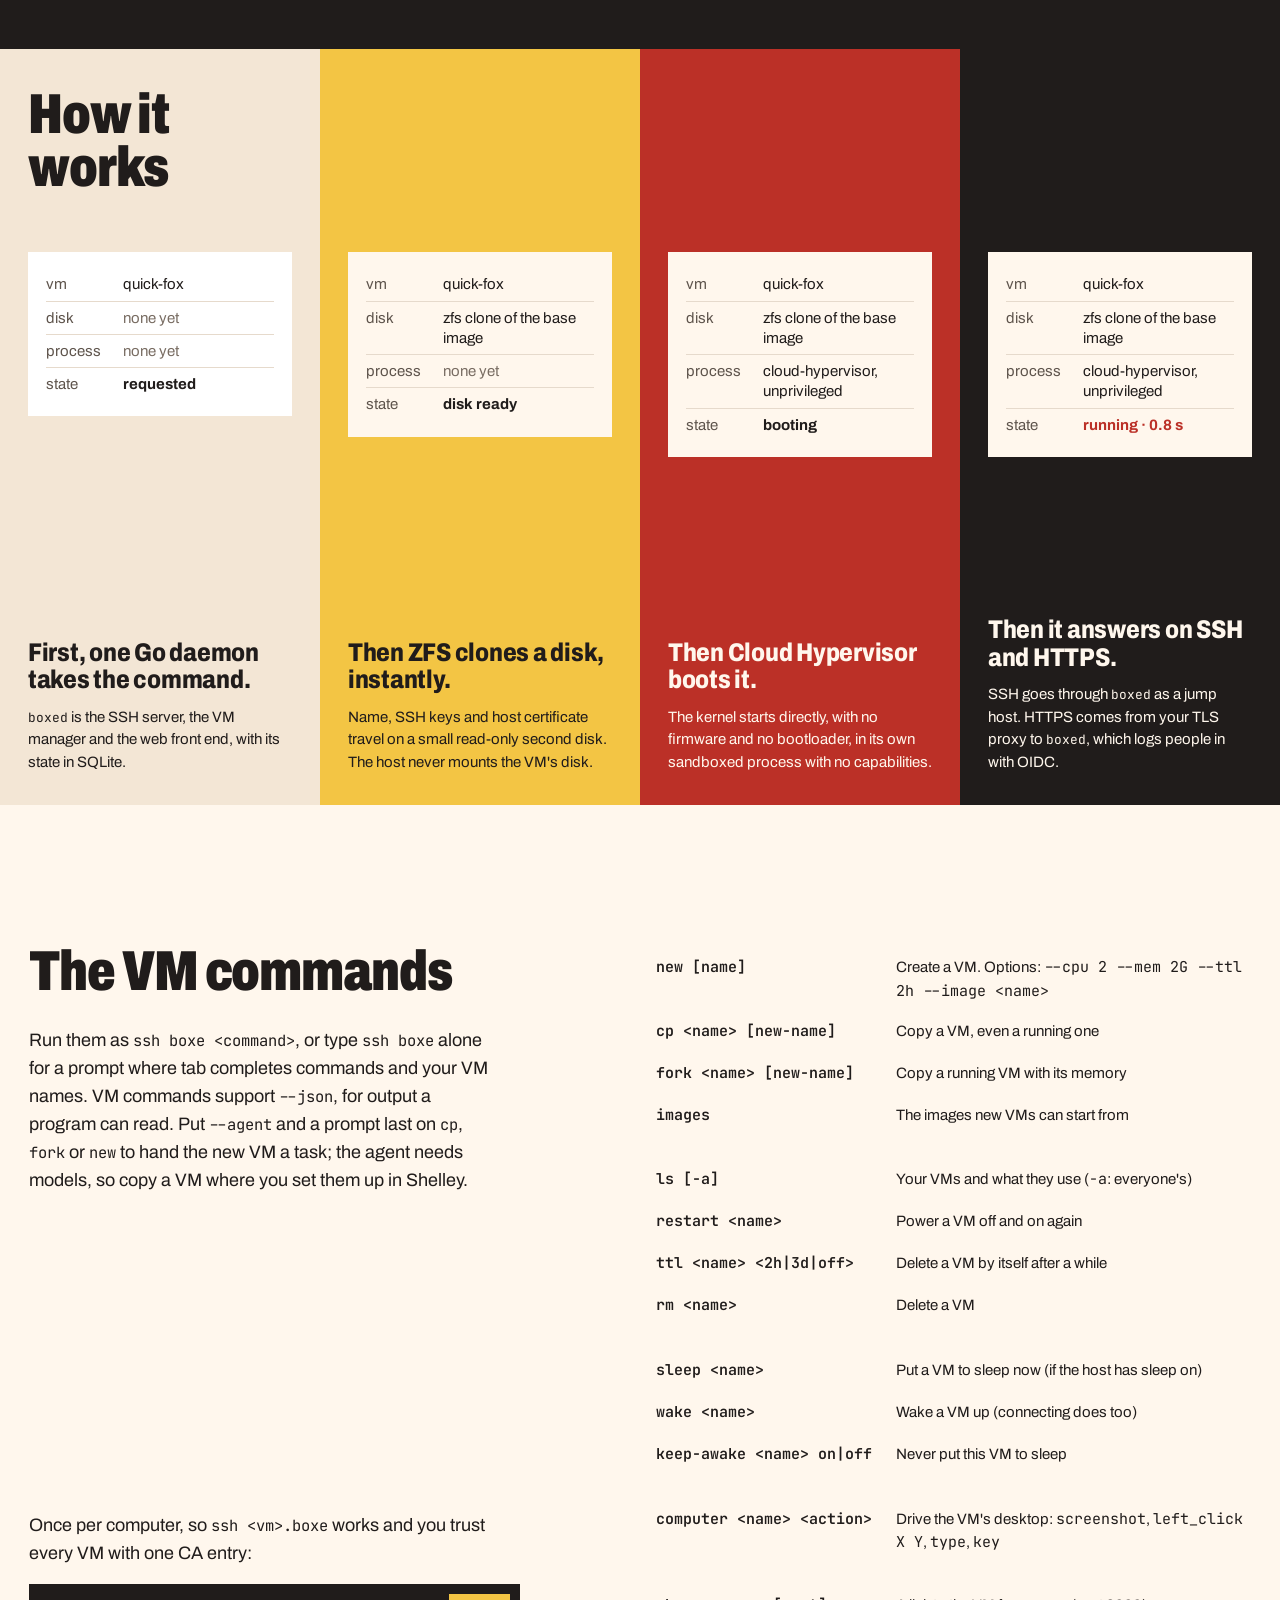
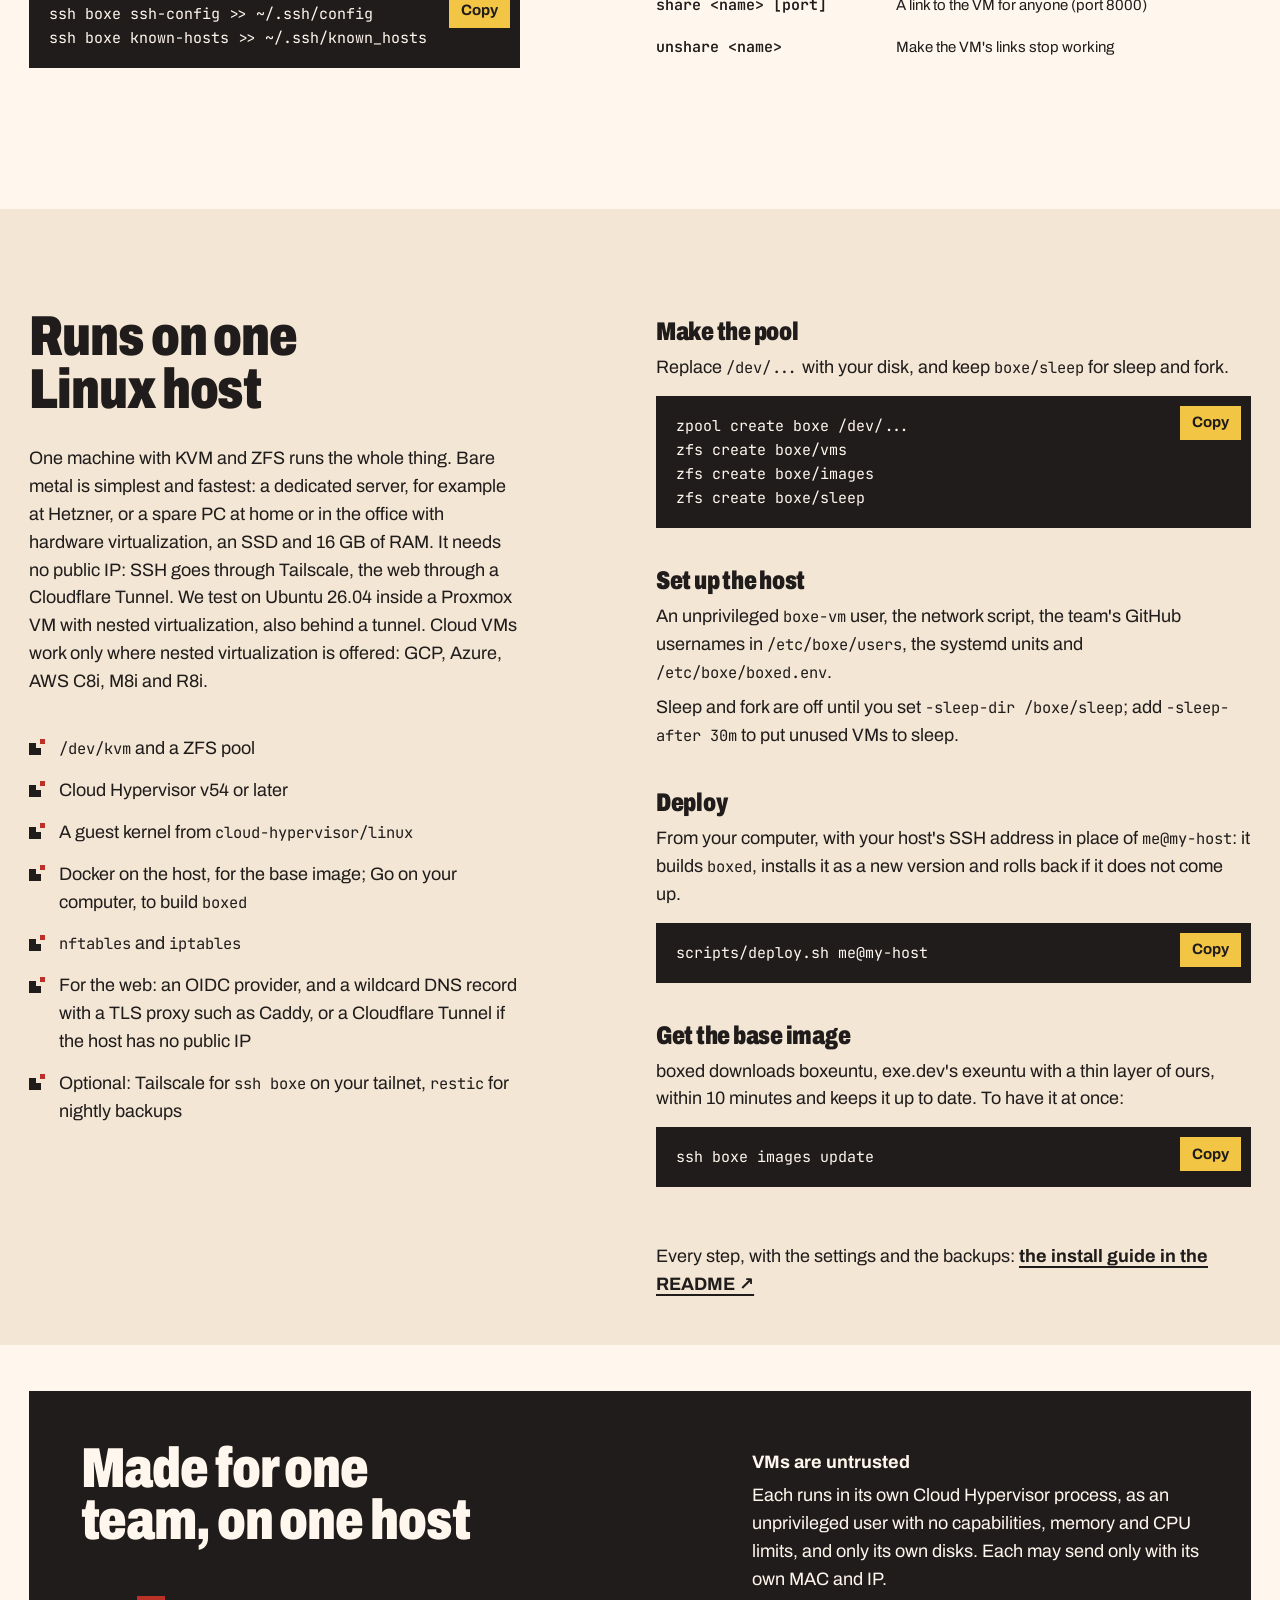
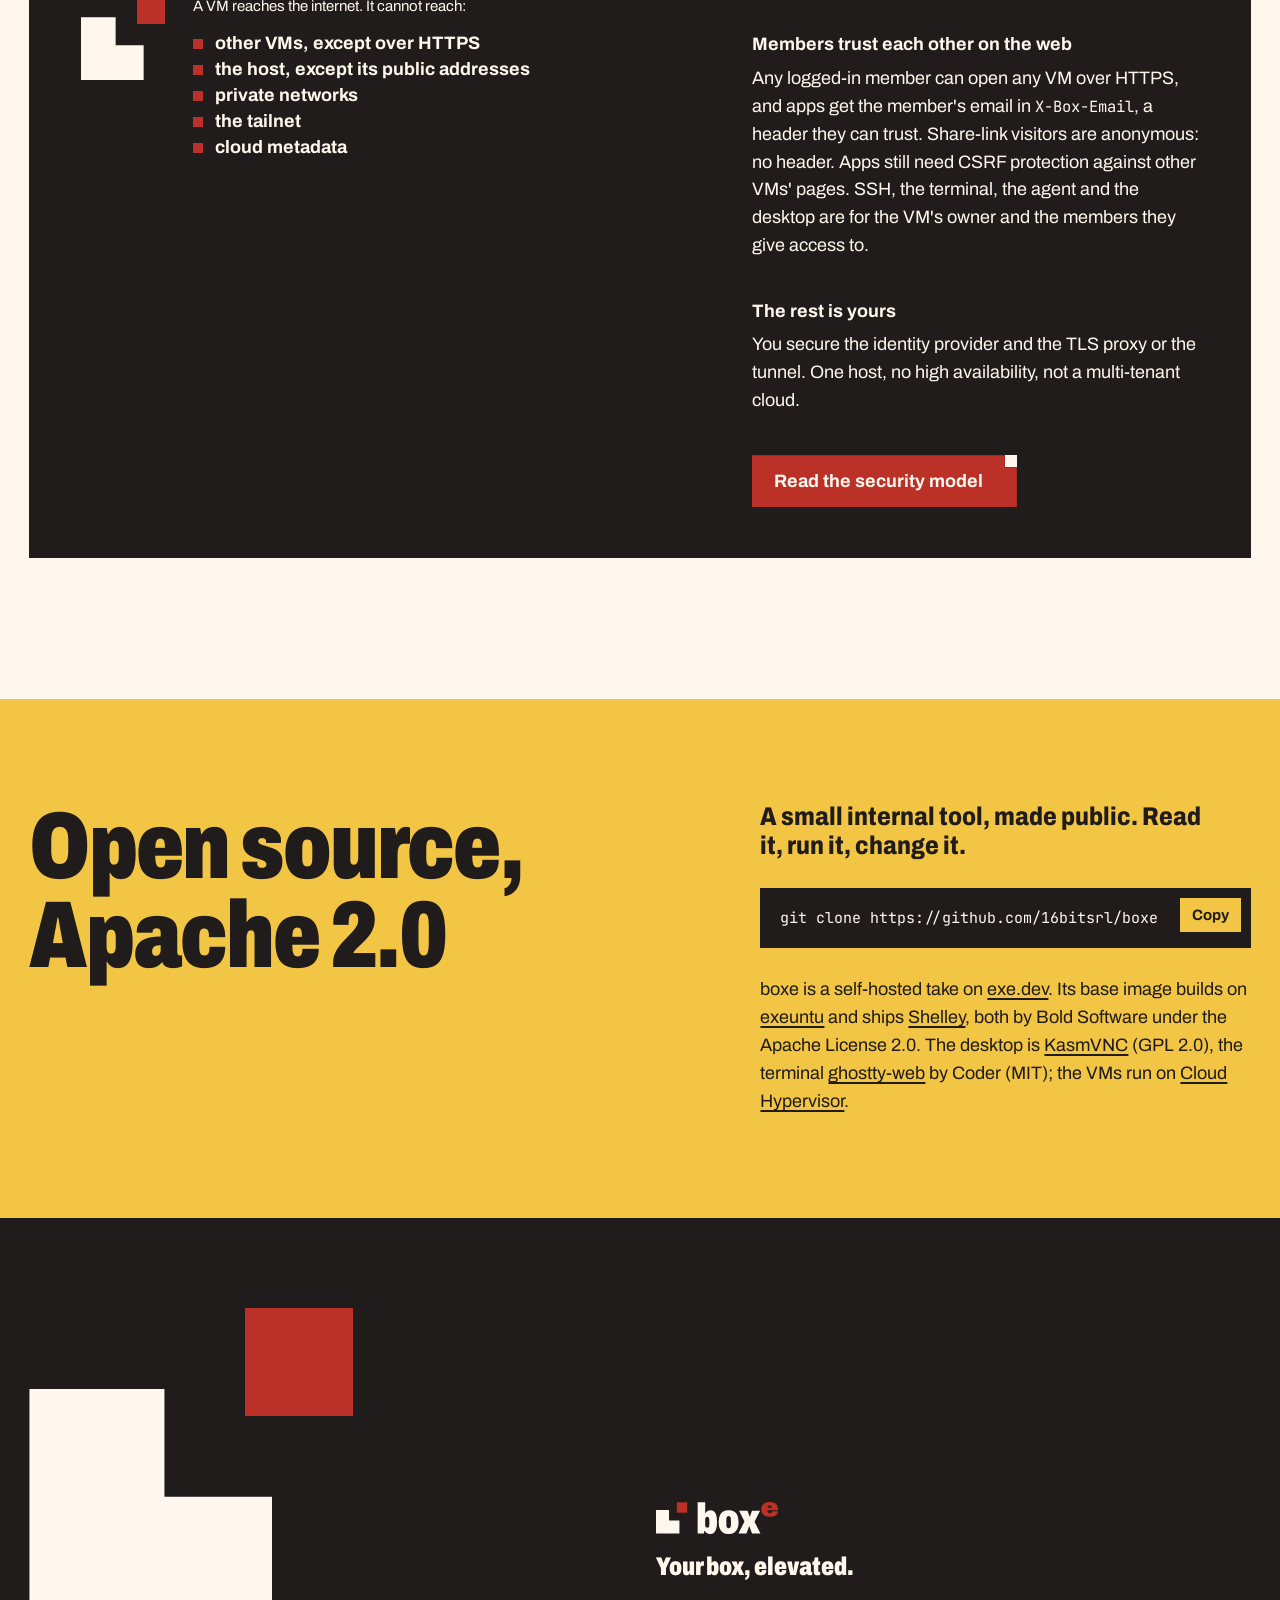
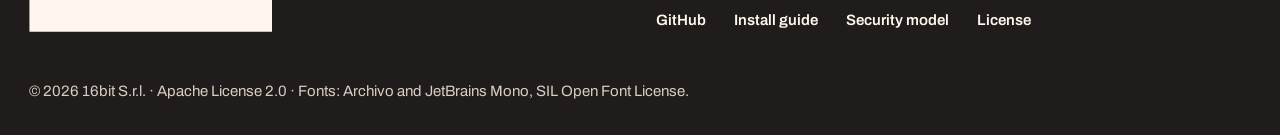
==== commit 6ea9456e: "Official images: boxed downloads the newest boxeuntu and makes it the default; CI publishes it and f" ====
--- a/site/index.html
+++ b/site/index.html
@@ -278,7 +278,7 @@
       <li><code>/dev/kvm</code> and a ZFS pool</li>
       <li>Cloud Hypervisor v54 or later</li>
       <li>A guest kernel from <code>cloud-hypervisor/linux</code></li>
-      <li>Docker and Go, to build the image</li>
+      <li>Docker on the host, for the base image; Go on your computer, to build <code>boxed</code></li>
       <li><code>nftables</code> and <code>iptables</code></li>
       <li>For the web: an OIDC provider, and a wildcard DNS record with a TLS proxy such as Caddy, or a Cloudflare Tunnel if the host has no public IP</li>
       <li>Optional: Tailscale for <code>ssh boxe</code> on your tailnet, <code>restic</code> for nightly backups</li>
@@ -297,18 +297,8 @@
       </div>
     </li>
     <li>
-      <h3>Build the base image</h3>
-      <p>exe.dev's exeuntu with a thin layer of ours, and our tool for its coding agents, built with Go. Tag it with today's date, here <code>20261030</code>.</p>
-      <div class="code" data-ui>
-<pre><code>go build -o image/boxeuntu ./cmd/boxeuntu
-docker build -t boxeuntu:20261030 image/
-sudo scripts/build-base.sh boxeuntu:20261030 boxeuntu-20261030</code></pre>
-        <button class="copy" type="button" data-copy="go build -o image/boxeuntu ./cmd/boxeuntu&#10;docker build -t boxeuntu:20261030 image/&#10;sudo scripts/build-base.sh boxeuntu:20261030 boxeuntu-20261030">Copy</button>
-      </div>
-    </li>
-    <li>
       <h3>Set up the host</h3>
-      <p>An unprivileged <code>boxe-vm</code> user, the network script, the team's GitHub usernames in <code>/etc/boxe/users</code>, the systemd units and <code>/etc/boxe/boxed.env</code>, with <code>-base boxe/images/boxeuntu-20261030@base</code>.</p>
+      <p>An unprivileged <code>boxe-vm</code> user, the network script, the team's GitHub usernames in <code>/etc/boxe/users</code>, the systemd units and <code>/etc/boxe/boxed.env</code>.</p>
       <p>Sleep and fork are off until you set <code>-sleep-dir /boxe/sleep</code>; add <code>-sleep-after 30m</code> to put unused VMs to sleep.</p>
     </li>
     <li>
@@ -317,6 +307,14 @@
       <div class="code" data-ui>
 <pre><code>scripts/deploy.sh me@my-host</code></pre>
         <button class="copy" type="button" data-copy="scripts/deploy.sh me@my-host">Copy</button>
+      </div>
+    </li>
+    <li>
+      <h3>Get the base image</h3>
+      <p>boxed downloads boxeuntu, exe.dev's exeuntu with a thin layer of ours, within 10 minutes and keeps it up to date. To have it at once:</p>
+      <div class="code" data-ui>
+<pre><code>ssh boxe images update</code></pre>
+        <button class="copy" type="button" data-copy="ssh boxe images update">Copy</button>
       </div>
     </li>
   </ol>
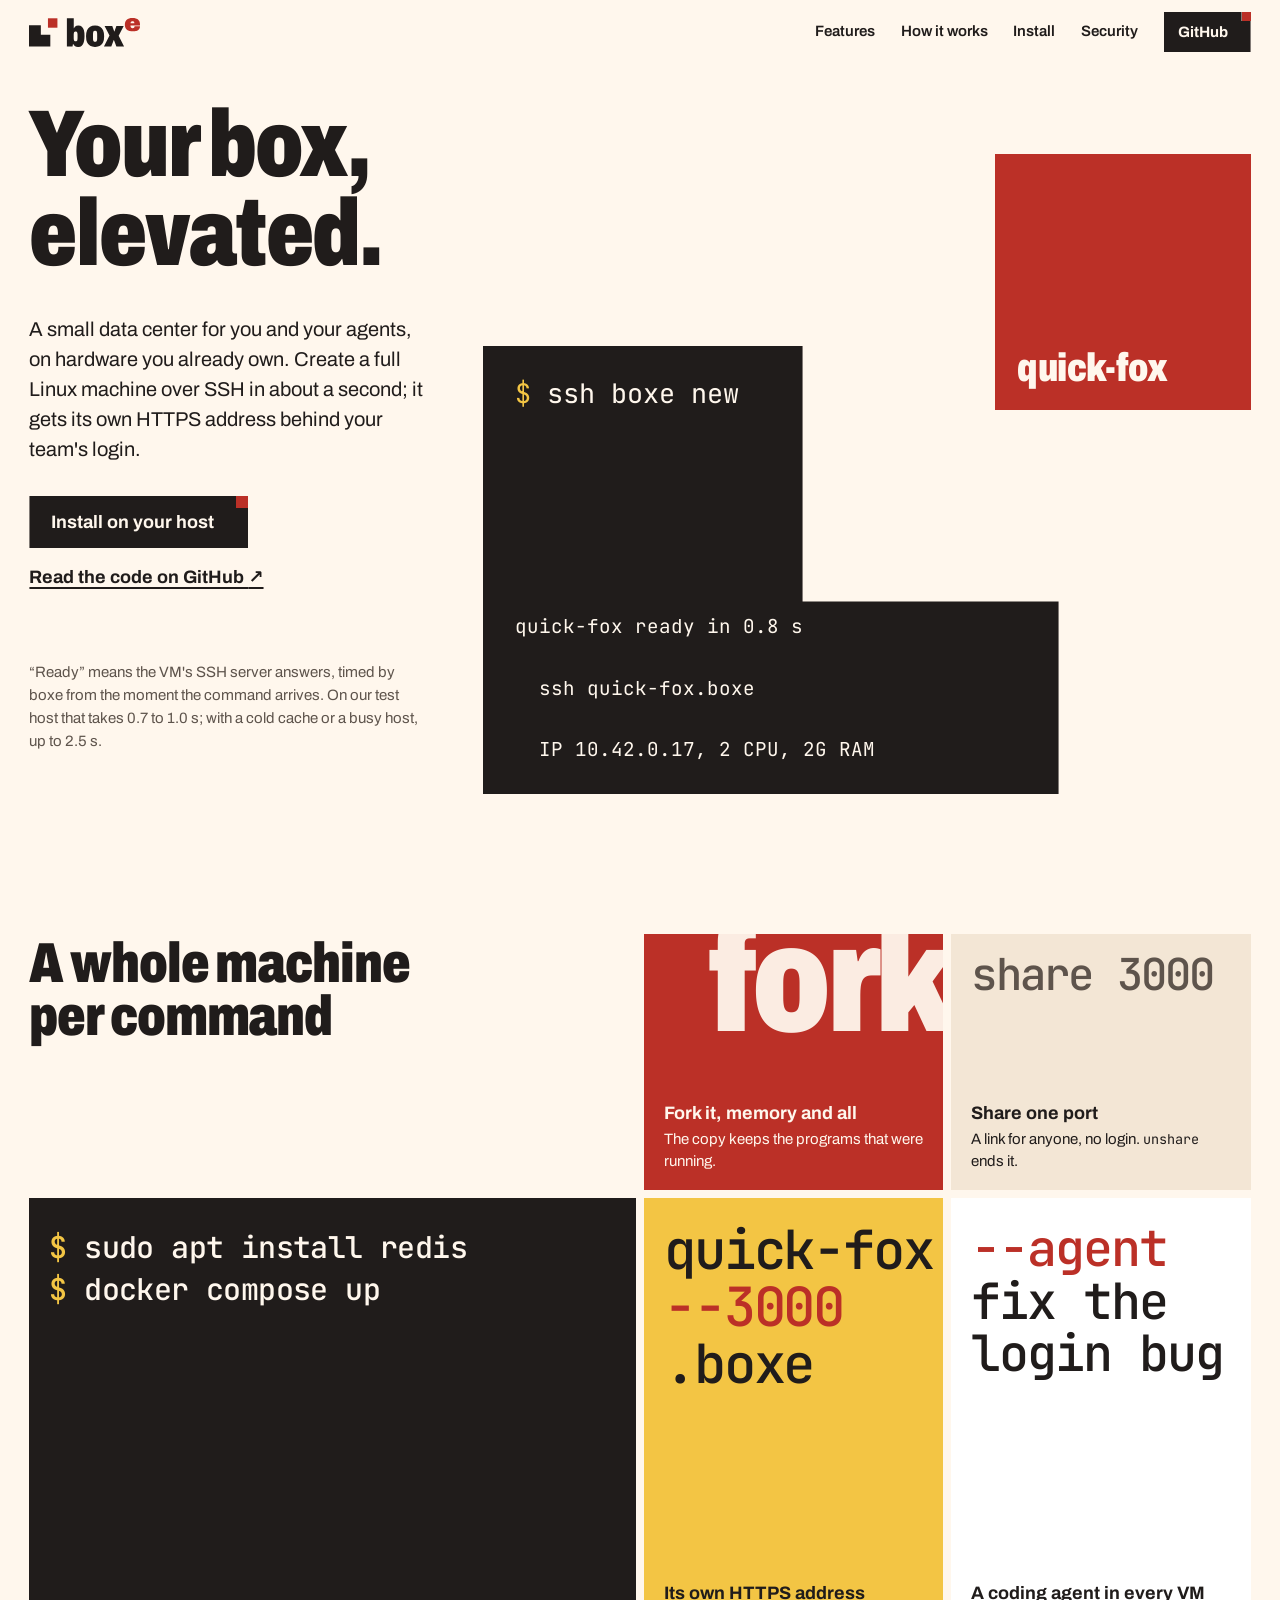
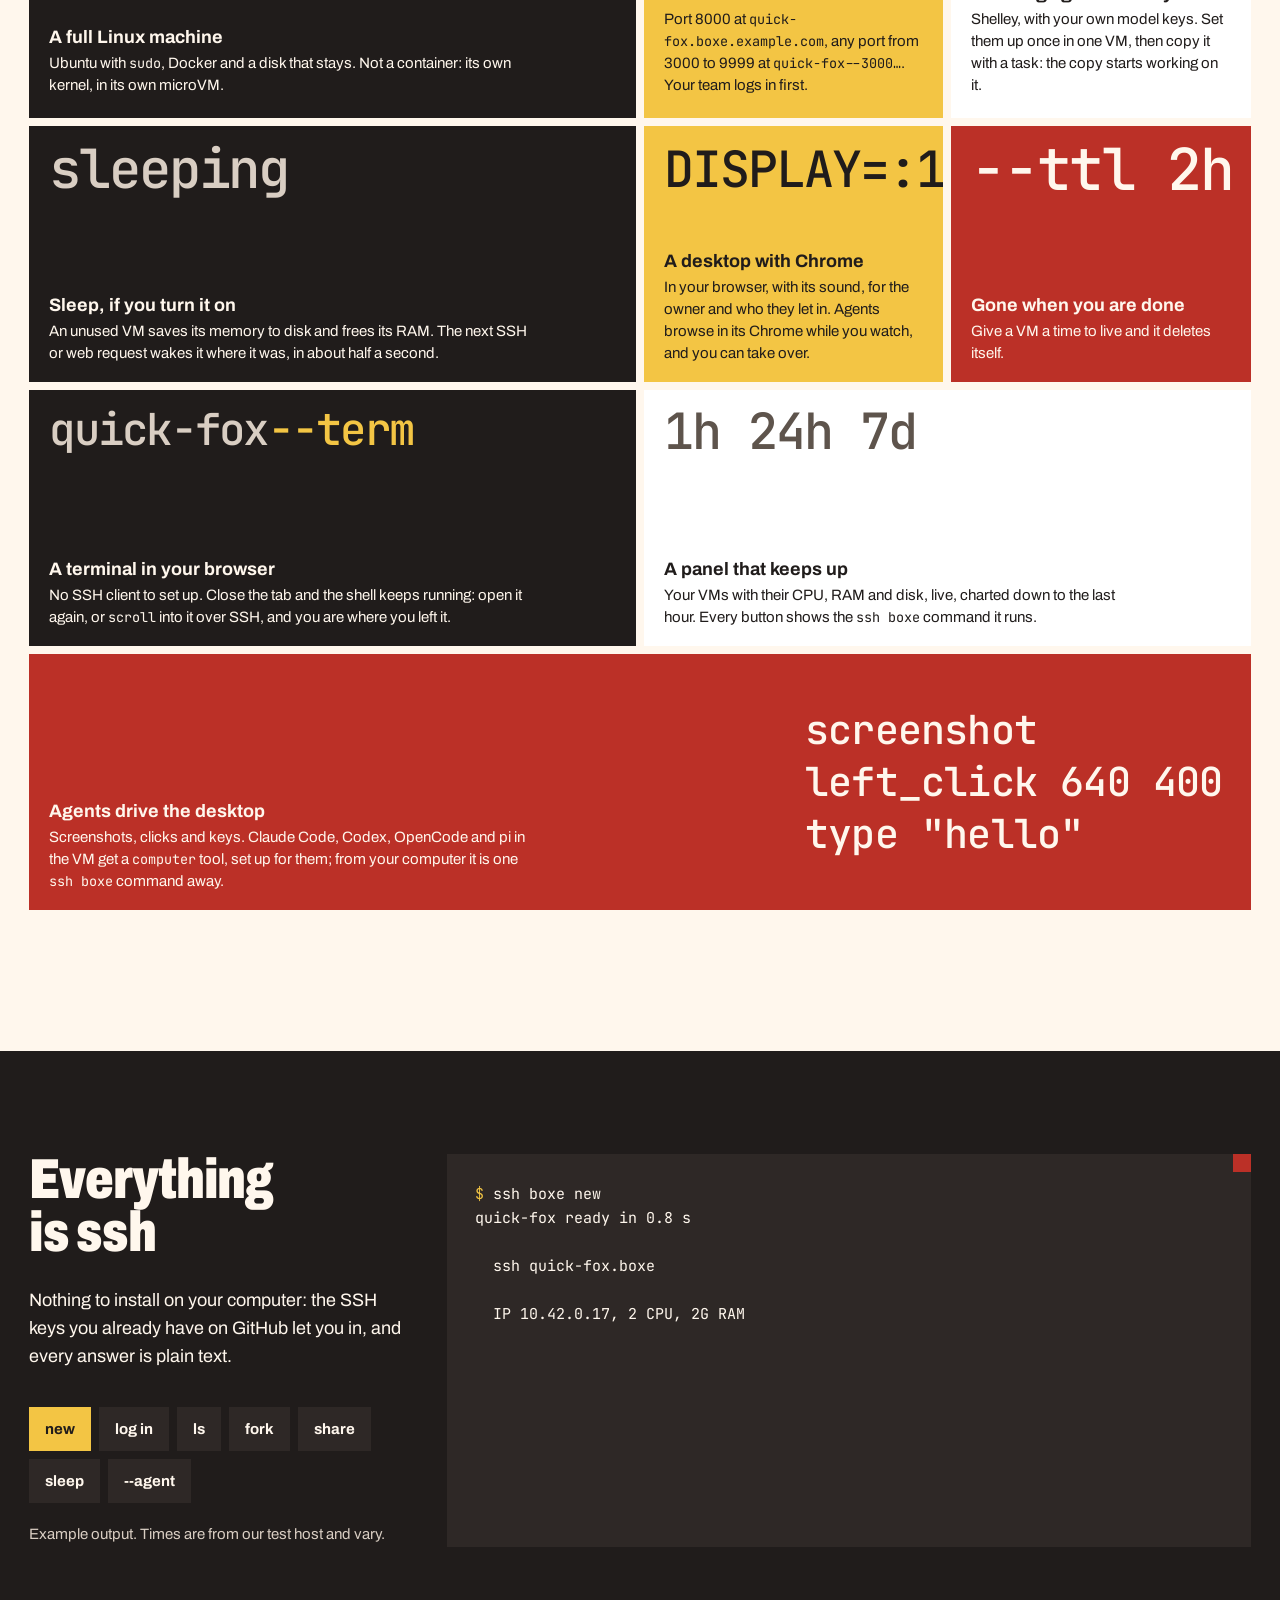
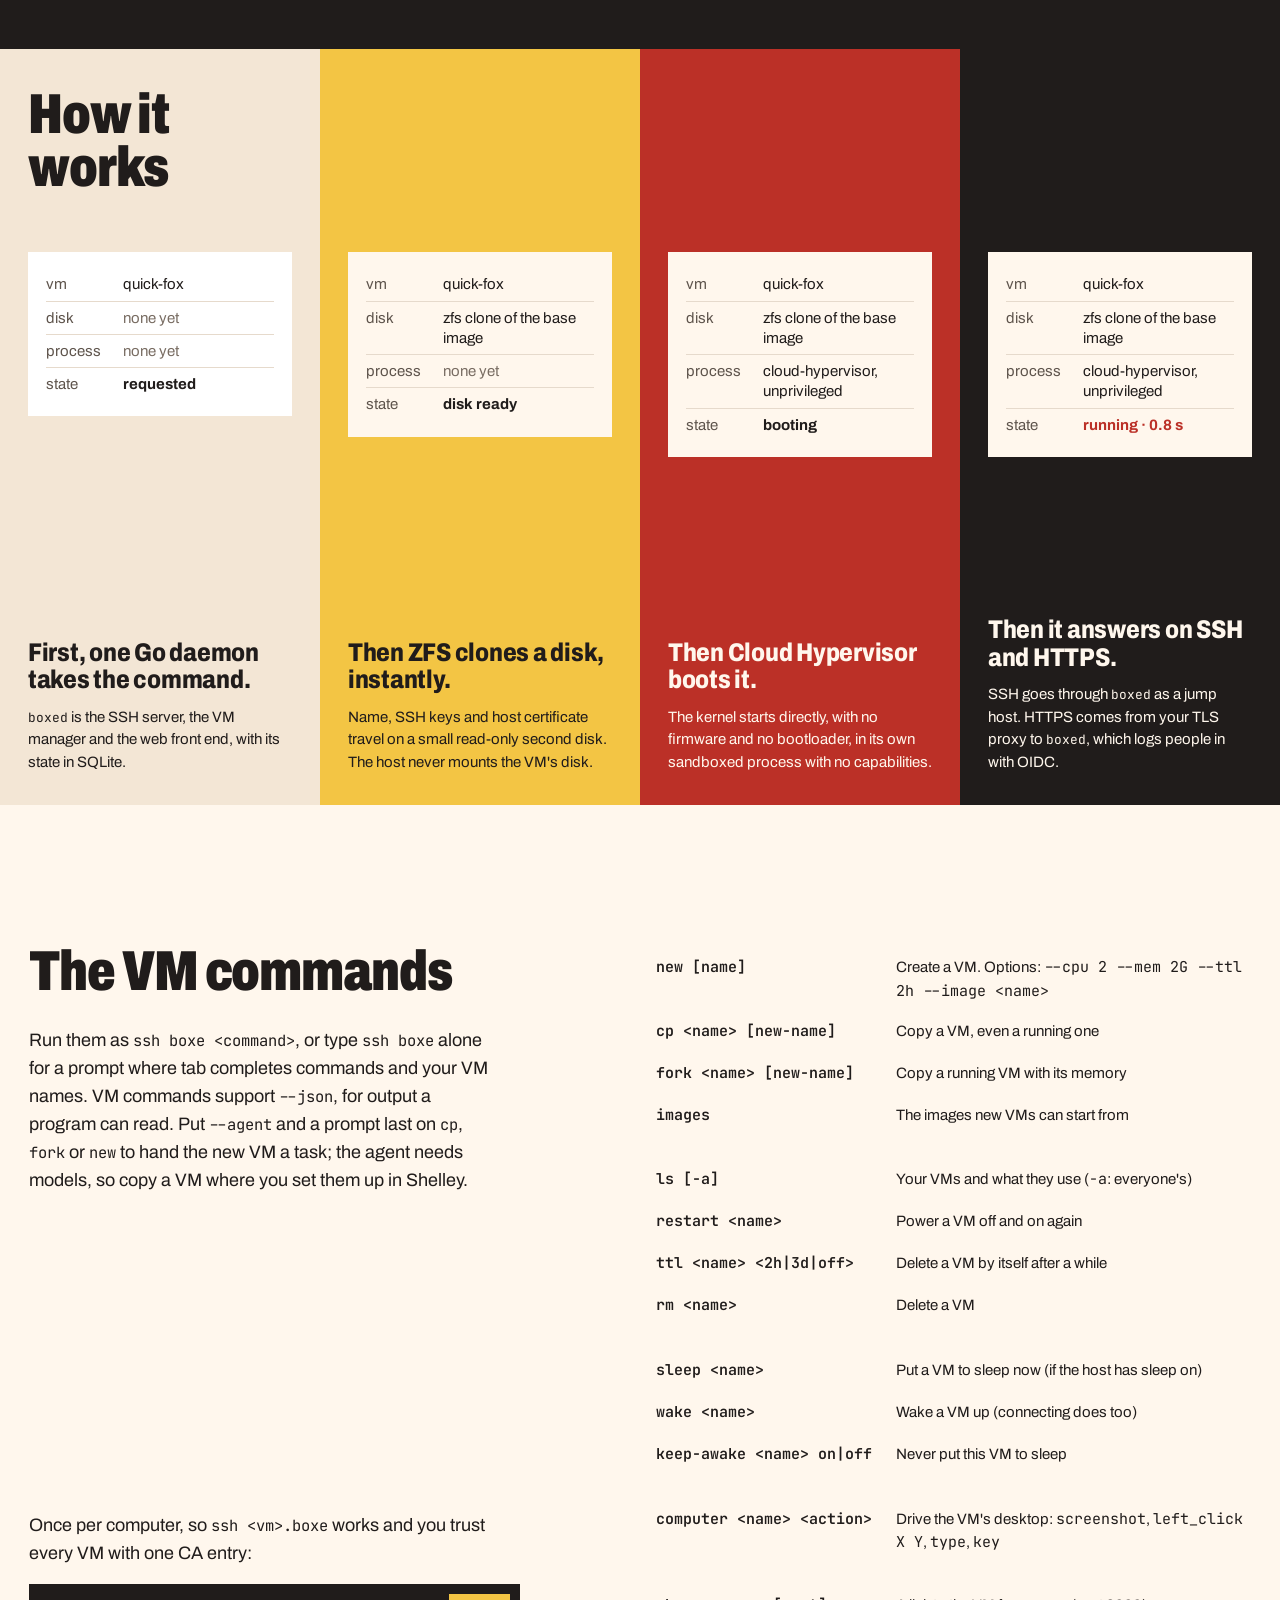
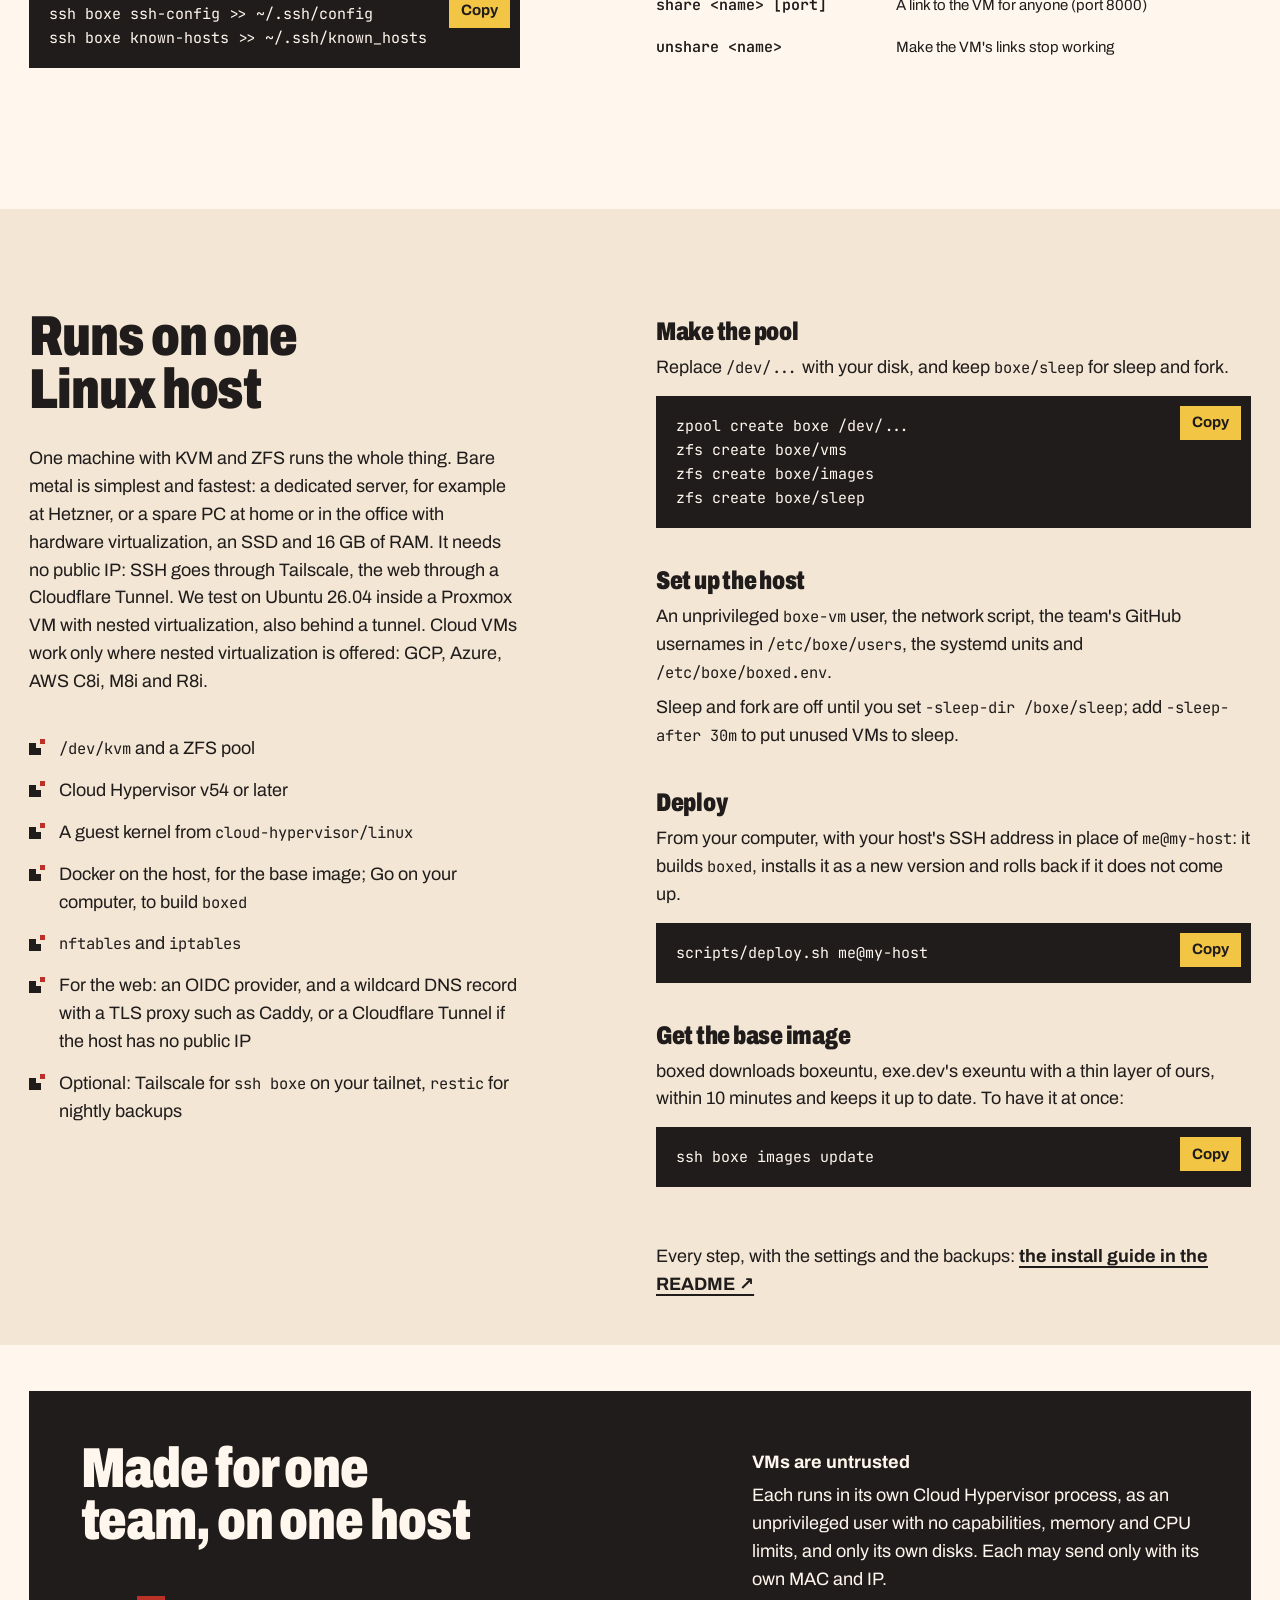
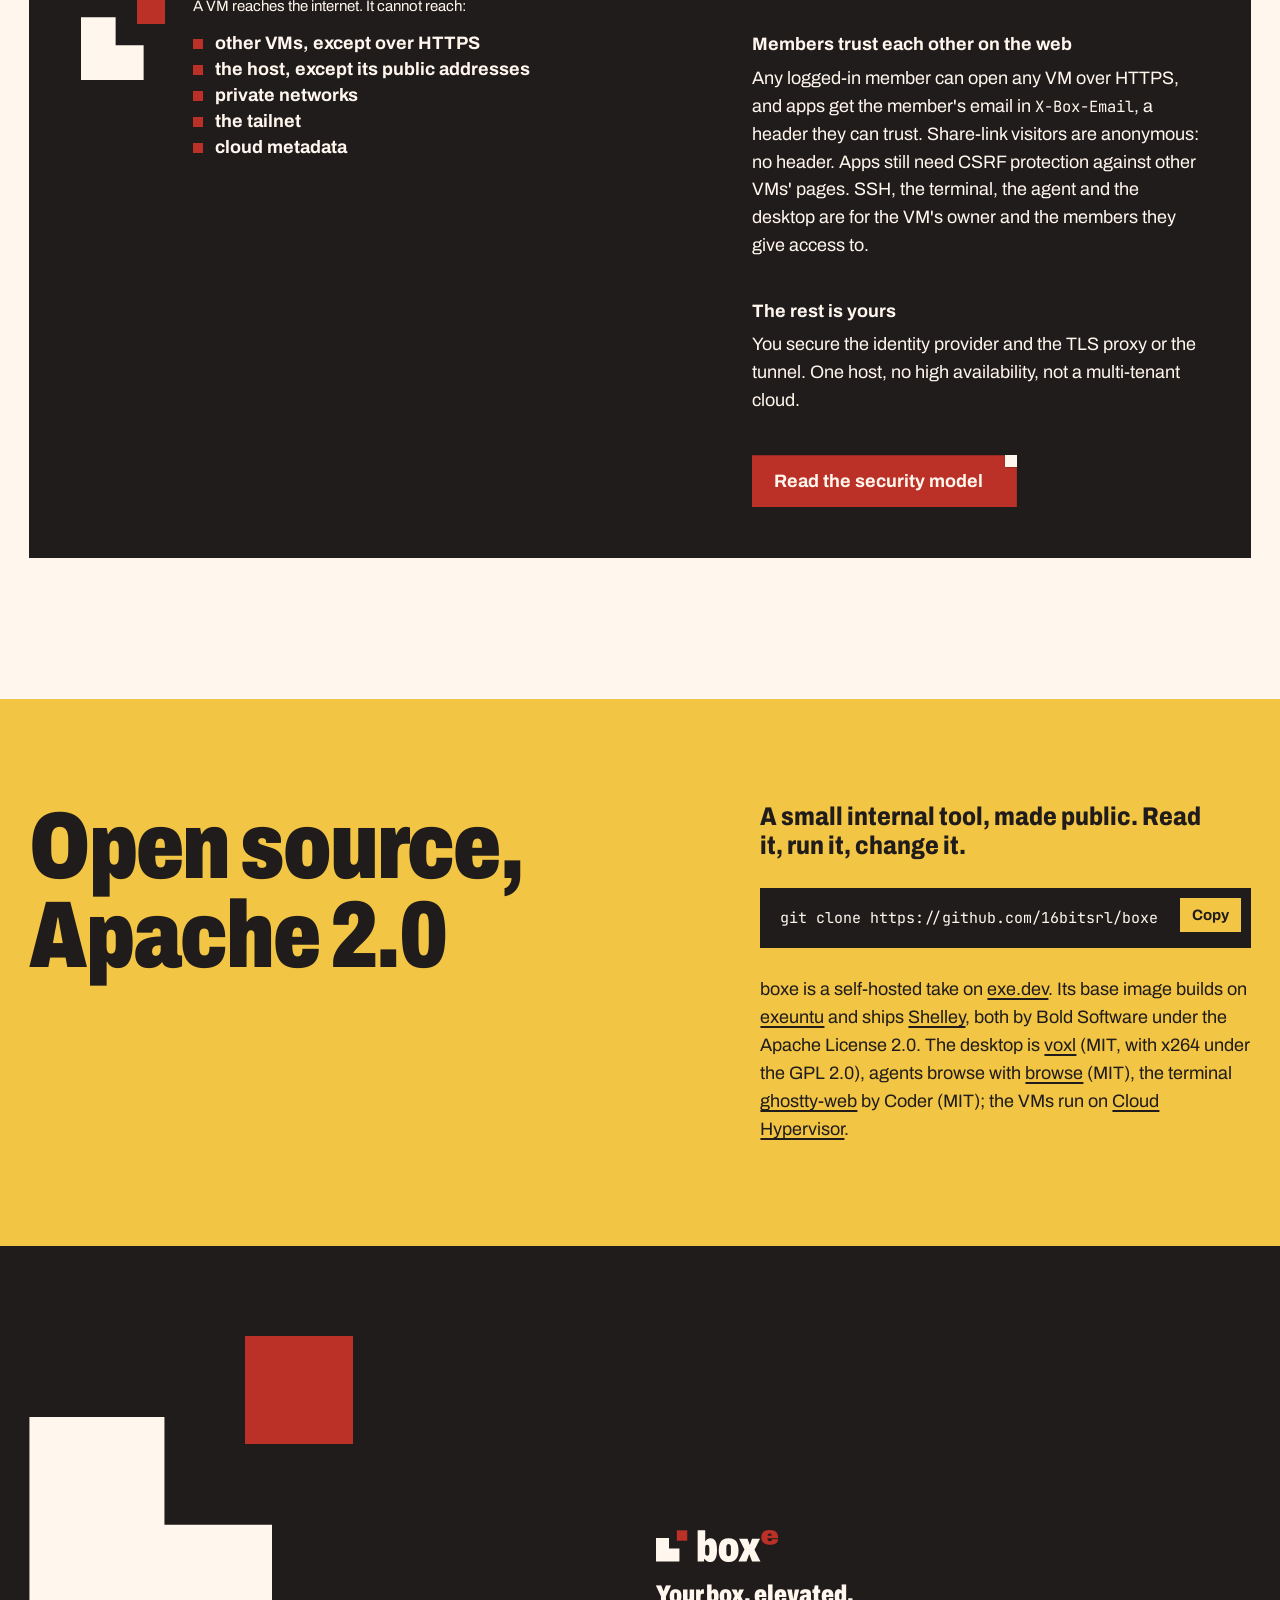
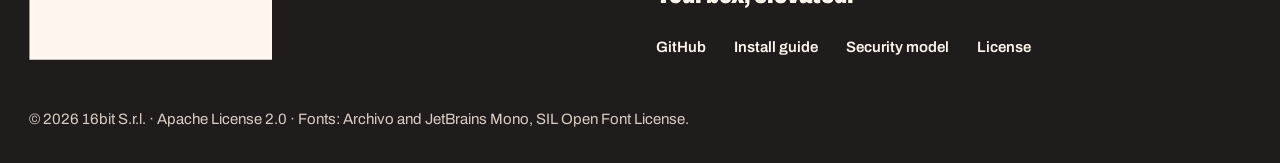
==== commit cffcba32: "Desktop on voxl with sound, and agents browse its Chrome through browse" ====
--- a/site/index.html
+++ b/site/index.html
@@ -97,7 +97,7 @@
 
     <article class="tile t-desktop c-yellow">
       <code class="frag" data-ui aria-hidden="true">DISPLAY=:1</code>
-      <div class="cap"><h3>A desktop with Chrome</h3><p>In your browser, for the owner and who they let in. Agents can use it while you watch.</p></div>
+      <div class="cap"><h3>A desktop with Chrome</h3><p>In your browser, with its sound, for the owner and who they let in. Agents browse in its Chrome while you watch, and you can take over.</p></div>
     </article>
 
     <article class="tile t-ttl c-red">
@@ -365,7 +365,7 @@
 <pre><code>git clone https://github.com/16bitsrl/boxe</code></pre>
       <button class="copy" type="button" data-copy="git clone https://github.com/16bitsrl/boxe">Copy</button>
     </div>
-    <p class="credits">boxe is a self-hosted take on <a href="https://exe.dev">exe.dev</a>. Its base image builds on <a href="https://github.com/boldsoftware/exeuntu">exeuntu</a> and ships <a href="https://github.com/boldsoftware/shelley">Shelley</a>, both by Bold Software under the Apache License&nbsp;2.0. The desktop is <a href="https://github.com/kasmtech/KasmVNC">KasmVNC</a> (GPL&nbsp;2.0), the terminal <a href="https://github.com/coder/ghostty-web">ghostty-web</a> by Coder (MIT); the VMs run on <a href="https://www.cloudhypervisor.org">Cloud Hypervisor</a>.</p>
+    <p class="credits">boxe is a self-hosted take on <a href="https://exe.dev">exe.dev</a>. Its base image builds on <a href="https://github.com/boldsoftware/exeuntu">exeuntu</a> and ships <a href="https://github.com/boldsoftware/shelley">Shelley</a>, both by Bold Software under the Apache License&nbsp;2.0. The desktop is <a href="https://github.com/tembo/voxl">voxl</a> (MIT, with x264 under the GPL&nbsp;2.0), agents browse with <a href="https://github.com/anomalyco/browse">browse</a> (MIT), the terminal <a href="https://github.com/coder/ghostty-web">ghostty-web</a> by Coder (MIT); the VMs run on <a href="https://www.cloudhypervisor.org">Cloud Hypervisor</a>.</p>
   </div>
 </section>
 
